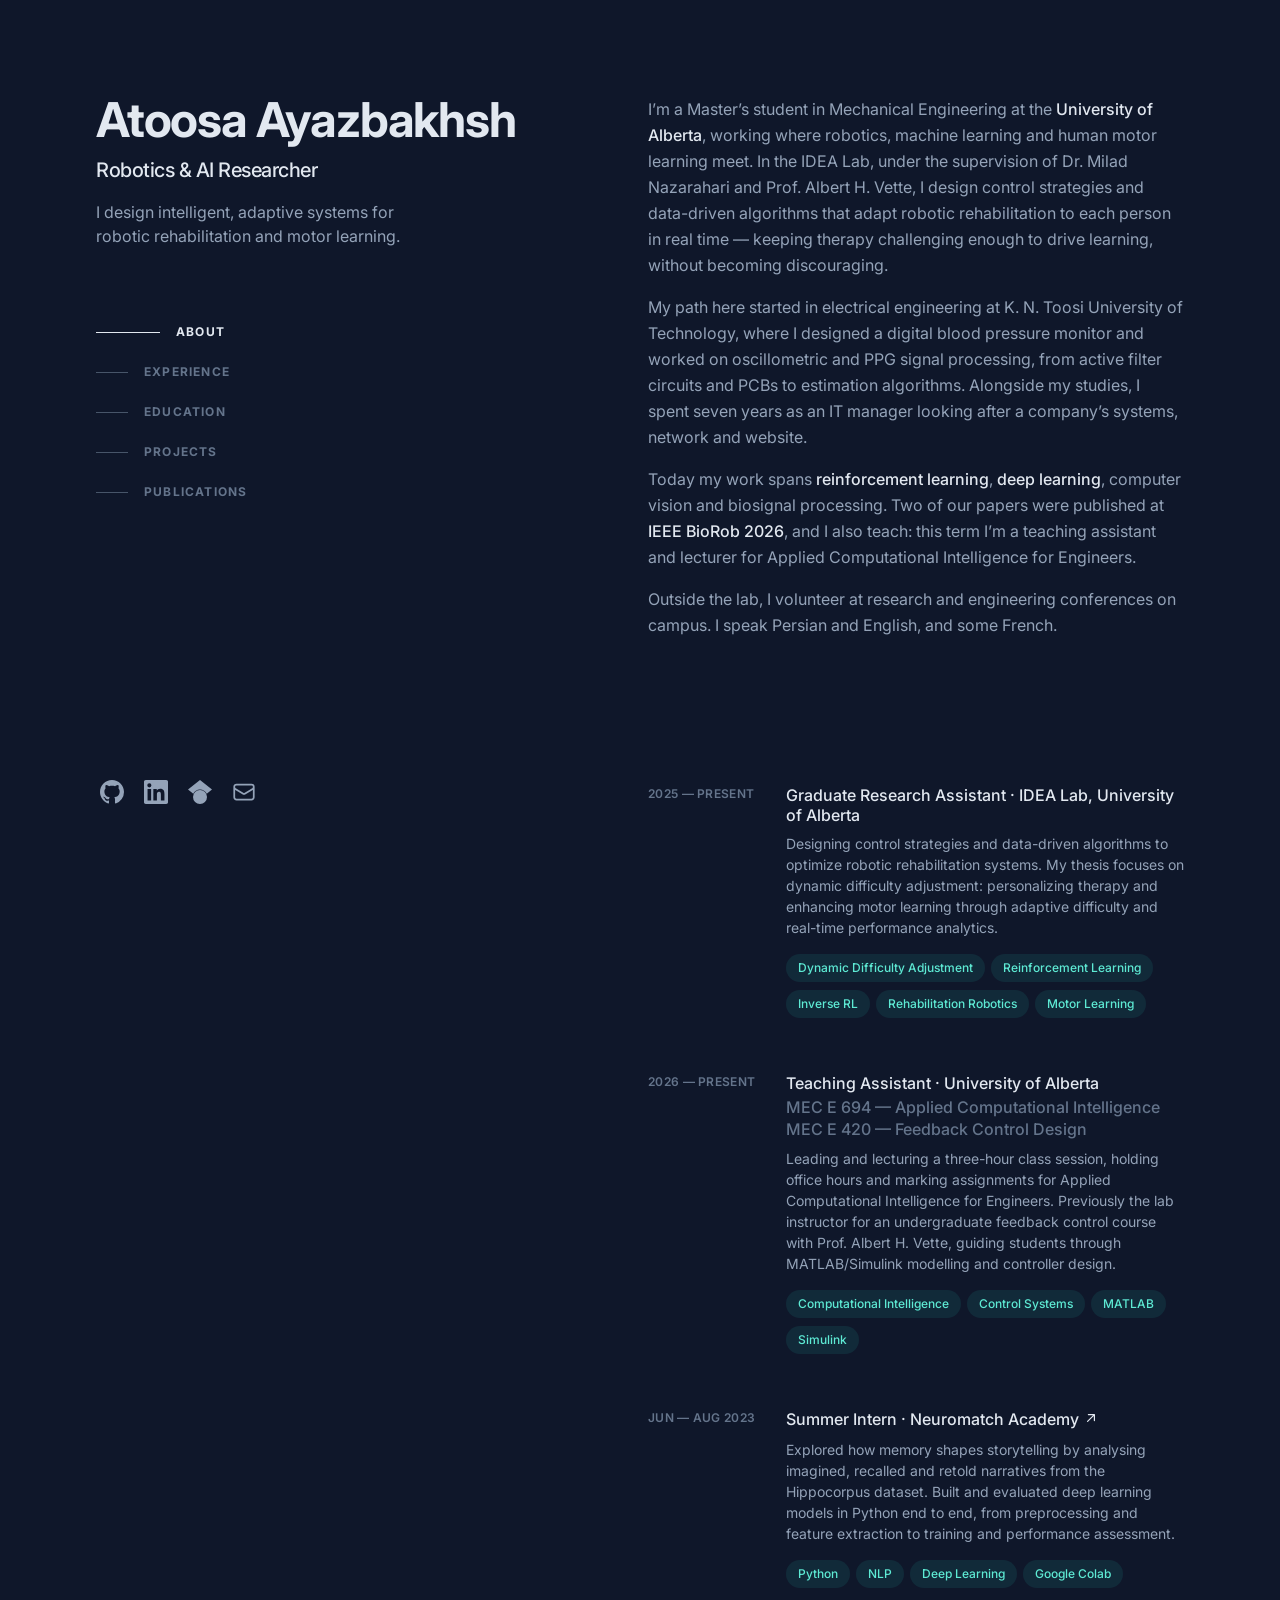
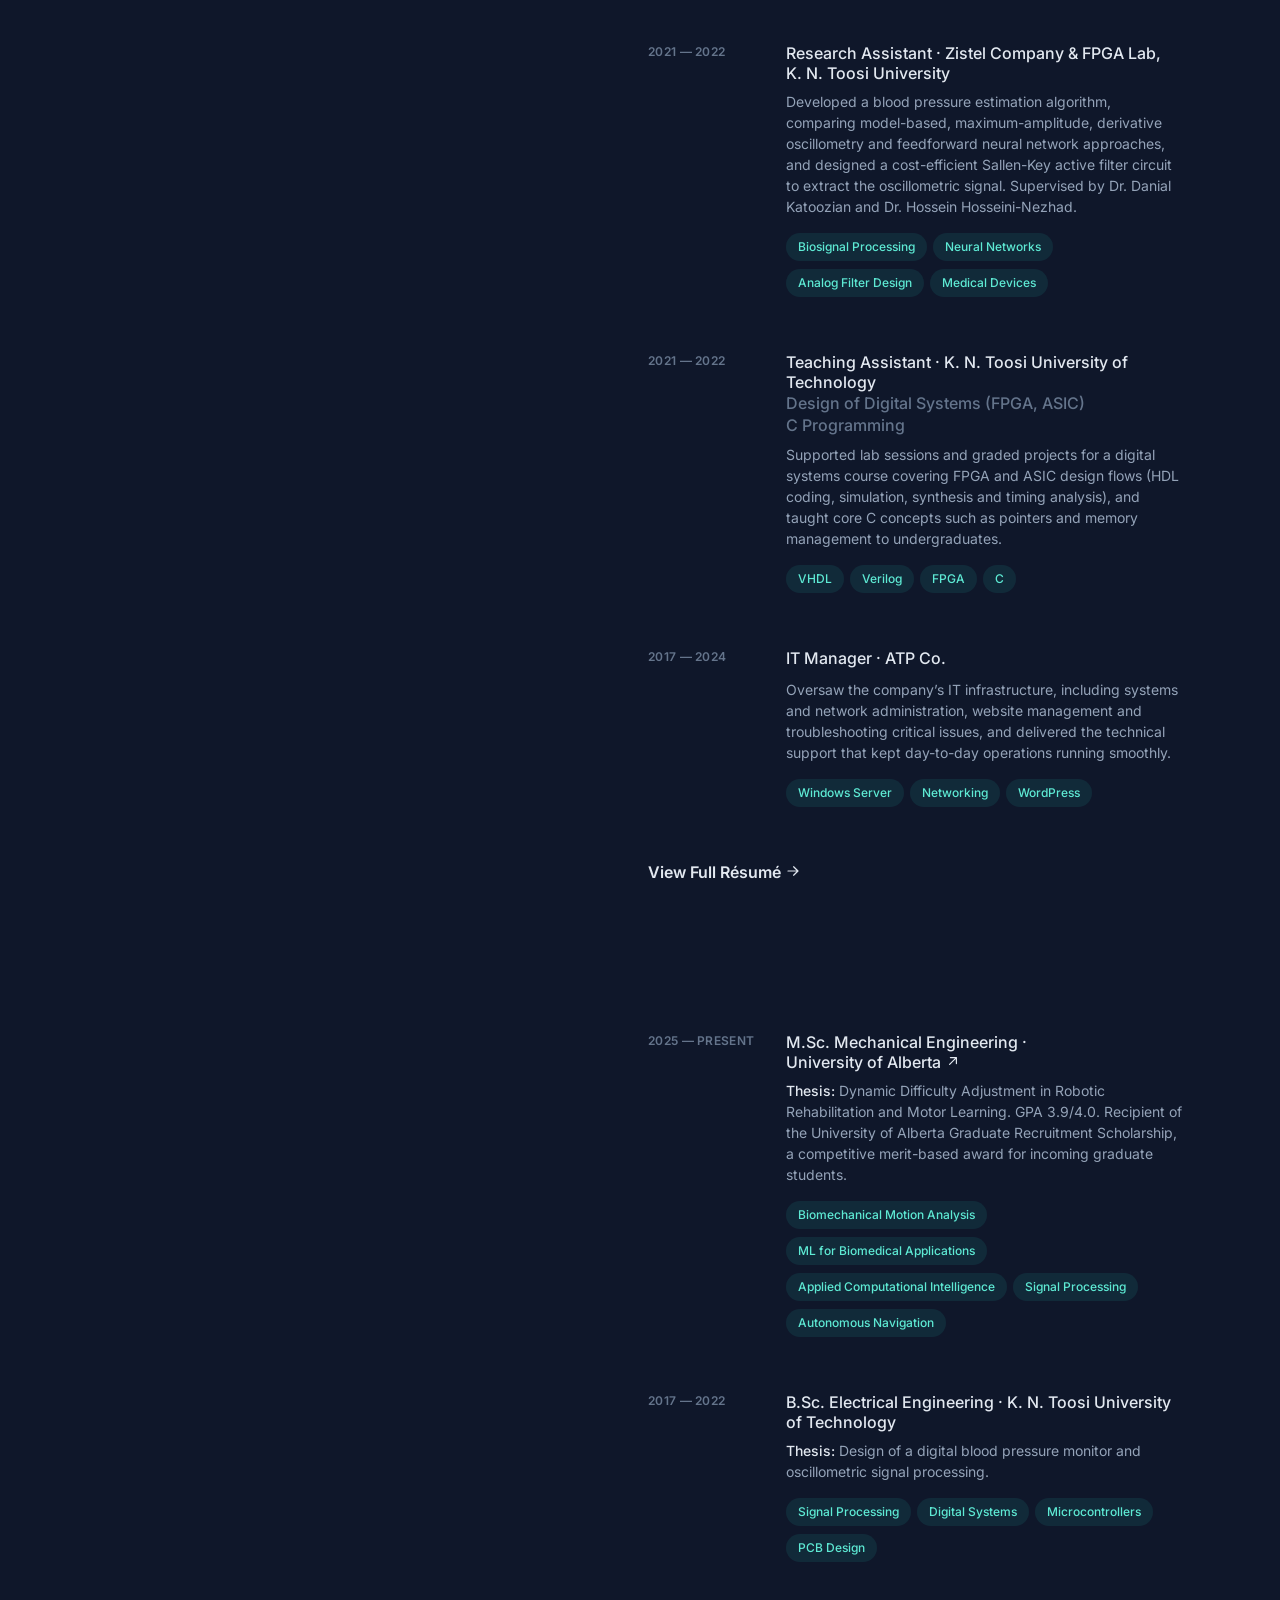
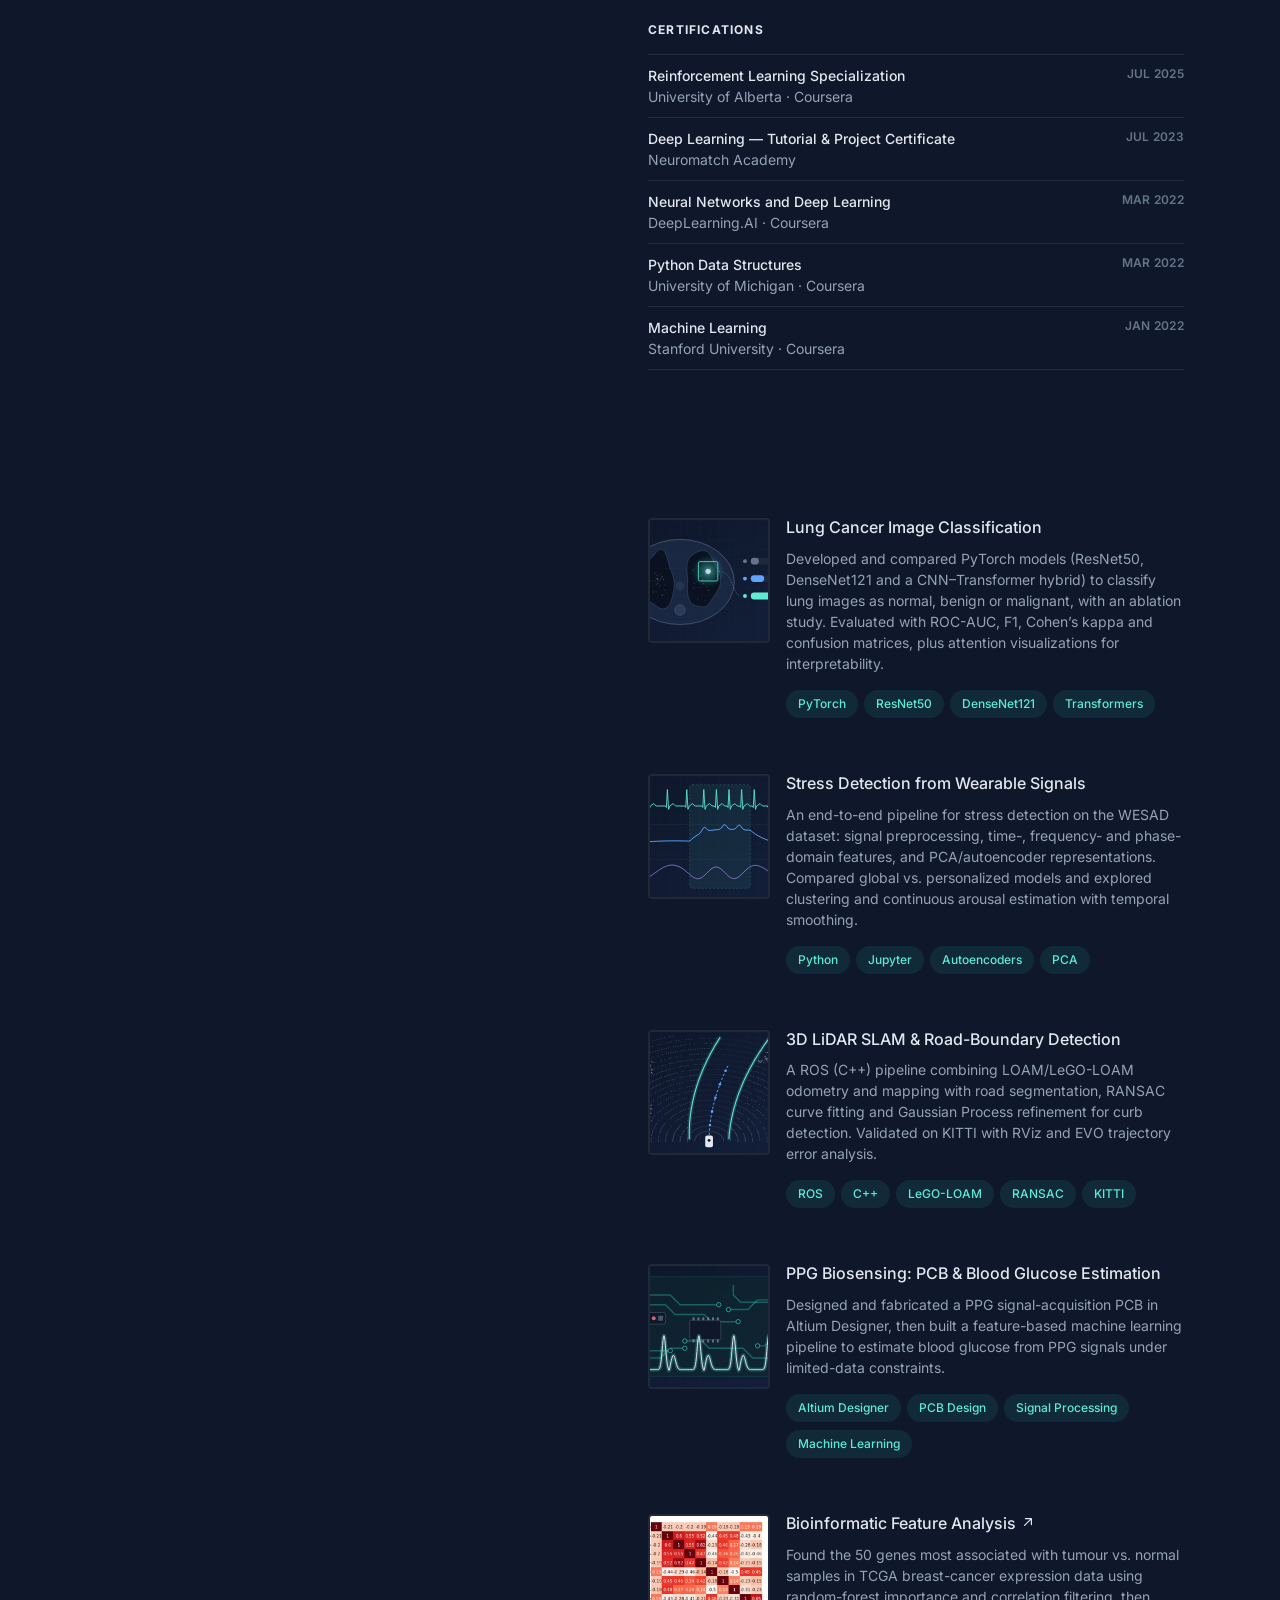
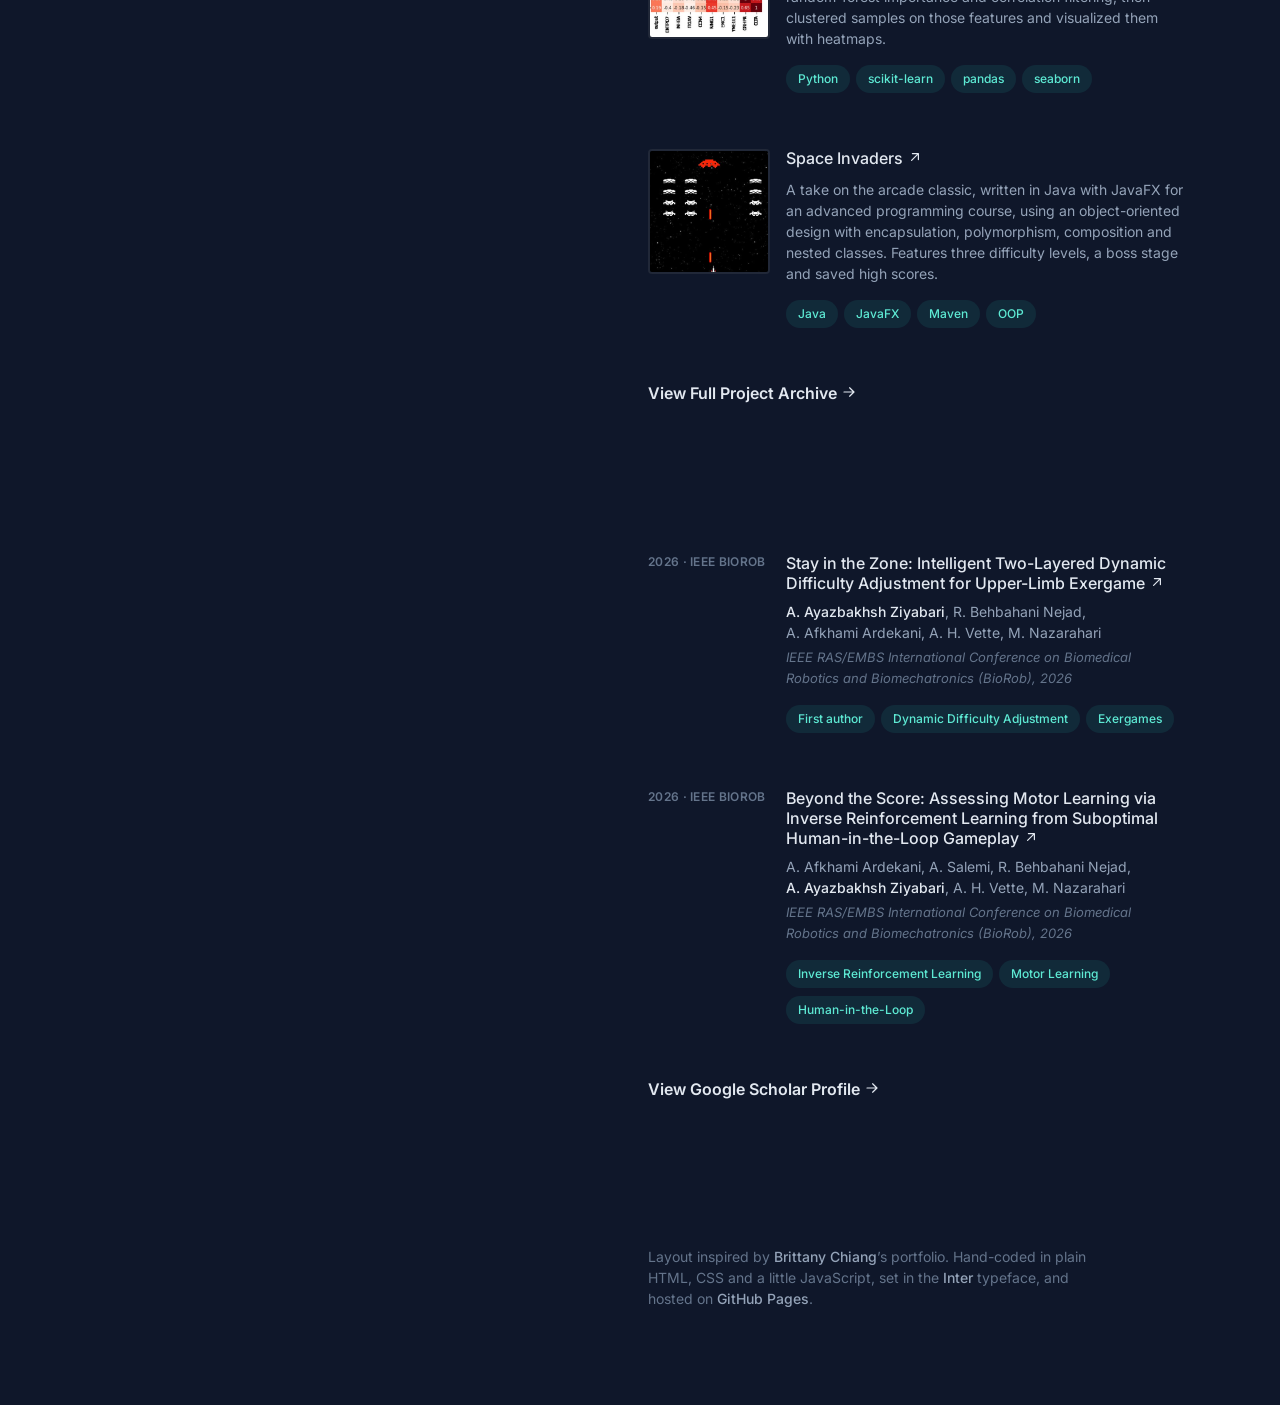
==== index.html @ a136c539 "Add personal website Portfolio site in the style of brittanychiang.com: sticky left header with sect" ====
<!doctype html>
<html lang="en">
<head>
  <meta charset="utf-8">
  <meta name="viewport" content="width=device-width, initial-scale=1">
  <title>Atoosa Ayazbakhsh Ziyabari</title>
  <meta name="description" content="Atoosa Ayazbakhsh Ziyabari is an M.Sc. researcher in Mechanical Engineering at the University of Alberta, building adaptive robotic rehabilitation systems with machine learning.">
  <meta name="author" content="Atoosa Ayazbakhsh Ziyabari">
  <meta name="theme-color" content="#0f172a">
  <link rel="canonical" href="https://atoosaz.github.io/">
  <meta property="og:type" content="website">
  <meta property="og:title" content="Atoosa Ayazbakhsh Ziyabari">
  <meta property="og:description" content="Robotics &amp; AI researcher at the University of Alberta, building adaptive robotic rehabilitation systems.">
  <meta property="og:url" content="https://atoosaz.github.io/">
  <meta property="og:image" content="https://atoosaz.github.io/assets/img/og.jpg">
  <meta name="twitter:card" content="summary_large_image">
  <link rel="icon" href="favicon.svg" type="image/svg+xml">
  <link rel="preconnect" href="https://fonts.googleapis.com">
  <link rel="preconnect" href="https://fonts.gstatic.com" crossorigin>
  <link href="https://fonts.googleapis.com/css2?family=Inter:wght@400;500;600;700&display=swap" rel="stylesheet">
  <link rel="stylesheet" href="assets/css/style.css">
</head>
<body>
  <div class="spotlight" aria-hidden="true"></div>
  <a href="#content" class="skip-link">Skip to Content</a>

  <div class="page">
    <div class="layout">

      <!-- ===================== LEFT: header ===================== -->
      <header class="header">
        <div>
          <h1 class="name"><a href="/">Atoosa Ayazbakhsh</a></h1>
          <h2 class="role">Robotics &amp; AI Researcher</h2>
          <p class="tagline">I design intelligent, adaptive systems for robotic rehabilitation and motor learning.</p>

          <nav class="nav" aria-label="In-page jump links">
            <ul>
              <li><a href="#about" class="active"><span class="nav-indicator"></span><span class="nav-text">About</span></a></li>
              <li><a href="#experience"><span class="nav-indicator"></span><span class="nav-text">Experience</span></a></li>
              <li><a href="#education"><span class="nav-indicator"></span><span class="nav-text">Education</span></a></li>
              <li><a href="#projects"><span class="nav-indicator"></span><span class="nav-text">Projects</span></a></li>
              <li><a href="#publications"><span class="nav-indicator"></span><span class="nav-text">Publications</span></a></li>
            </ul>
          </nav>
        </div>

        <ul class="socials" aria-label="Social media">
          <li>
            <a href="https://github.com/atoosaz" target="_blank" rel="noreferrer noopener" aria-label="GitHub (opens in a new tab)" title="GitHub">
              <span class="sr-only">GitHub</span>
              <svg viewBox="0 0 16 16" fill="currentColor" aria-hidden="true"><path d="M8 0C3.58 0 0 3.58 0 8c0 3.54 2.29 6.53 5.47 7.59.4.07.55-.17.55-.38 0-.19-.01-.82-.01-1.49-2.01.37-2.53-.49-2.69-.94-.09-.23-.48-.94-.82-1.13-.28-.15-.68-.52-.01-.53.63-.01 1.08.58 1.23.82.72 1.21 1.87.87 2.33.66.07-.52.28-.87.51-1.07-1.78-.2-3.64-.89-3.64-3.95 0-.87.31-1.59.82-2.15-.08-.2-.36-1.02.08-2.12 0 0 .67-.21 2.2.82.64-.18 1.32-.27 2-.27.68 0 1.36.09 2 .27 1.53-1.04 2.2-.82 2.2-.82.44 1.1.16 1.92.08 2.12.51.56.82 1.27.82 2.15 0 3.07-1.87 3.75-3.65 3.95.29.25.54.73.54 1.48 0 1.07-.01 1.93-.01 2.2 0 .21.15.46.55.38A8.013 8.013 0 0016 8c0-4.42-3.58-8-8-8z"/></svg>
            </a>
          </li>
          <li>
            <a href="https://www.linkedin.com/in/atoosa-ayazbakhsh-3a26b3195/" target="_blank" rel="noreferrer noopener" aria-label="LinkedIn (opens in a new tab)" title="LinkedIn">
              <span class="sr-only">LinkedIn</span>
              <svg viewBox="0 0 24 24" fill="currentColor" aria-hidden="true"><path d="M20.447 20.452h-3.554v-5.569c0-1.328-.027-3.037-1.852-3.037-1.853 0-2.136 1.445-2.136 2.939v5.667H9.351V9h3.414v1.561h.046c.477-.9 1.637-1.85 3.37-1.85 3.601 0 4.267 2.37 4.267 5.455v6.286zM5.337 7.433a2.062 2.062 0 1 1 0-4.125 2.062 2.062 0 0 1 0 4.125zM7.119 20.452H3.555V9h3.564v11.452zM22.225 0H1.771C.792 0 0 .774 0 1.729v20.542C0 23.227.792 24 1.771 24h20.451C23.2 24 24 23.227 24 22.271V1.729C24 .774 23.2 0 22.222 0h.003z"/></svg>
            </a>
          </li>
          <li>
            <a href="https://scholar.google.ca/citations?user=gC0g_YEAAAAJ&amp;hl=en" target="_blank" rel="noreferrer noopener" aria-label="Google Scholar (opens in a new tab)" title="Google Scholar">
              <span class="sr-only">Google Scholar</span>
              <svg viewBox="0 0 24 24" fill="currentColor" aria-hidden="true"><path d="M5.242 13.769 0 9.5 12 0l12 9.5-5.242 4.269C17.548 11.249 14.978 9.5 12 9.5c-2.977 0-5.548 1.748-6.758 4.269zM12 10a7 7 0 1 0 0 14 7 7 0 0 0 0-14z"/></svg>
            </a>
          </li>
          <li>
            <a href="mailto:ayazbakh@ualberta.ca" aria-label="Email" title="ayazbakh@ualberta.ca">
              <span class="sr-only">Email</span>
              <svg viewBox="0 0 24 24" fill="none" stroke="currentColor" stroke-width="1.75" stroke-linecap="round" stroke-linejoin="round" aria-hidden="true"><path d="M21.75 6.75v10.5a2.25 2.25 0 0 1-2.25 2.25h-15a2.25 2.25 0 0 1-2.25-2.25V6.75m19.5 0A2.25 2.25 0 0 0 19.5 4.5h-15a2.25 2.25 0 0 0-2.25 2.25m19.5 0v.243a2.25 2.25 0 0 1-1.07 1.916l-7.5 4.615a2.25 2.25 0 0 1-2.36 0L3.32 8.91a2.25 2.25 0 0 1-1.07-1.916V6.75"/></svg>
            </a>
          </li>
        </ul>
      </header>

      <!-- ===================== RIGHT: content ===================== -->
      <main id="content" class="main">

        <!-- About -->
        <section id="about" class="section about" aria-label="About me">
          <div class="section-head"><h2>About</h2></div>
          <p>
            I’m a Master’s student in Mechanical Engineering at the
            <a class="link-strong" href="https://www.ualberta.ca/" target="_blank" rel="noreferrer noopener">University of Alberta</a>,
            working where robotics, machine learning and human motor learning meet. In the IDEA Lab, under the supervision of
            Dr.&nbsp;Milad Nazarahari and Prof.&nbsp;Albert H.&nbsp;Vette, I design control strategies and data-driven algorithms that adapt
            robotic rehabilitation to each person in real time — keeping therapy challenging enough to drive learning, without
            becoming discouraging.
          </p>
          <p>
            My path here started in electrical engineering at K.&nbsp;N.&nbsp;Toosi University of Technology, where I designed a digital
            blood pressure monitor and worked on oscillometric and PPG signal processing, from active filter circuits and PCBs
            to estimation algorithms. Alongside my studies, I spent seven years as an IT manager looking after a company’s
            systems, network and website.
          </p>
          <p>
            Today my work spans <span class="hl">reinforcement learning</span>,
            <span class="hl">deep learning</span>, computer vision and biosignal processing.
            Two of our papers were published at
            <a class="link-strong" href="#publications">IEEE BioRob 2026</a>, and I also teach: this term I’m a teaching
            assistant and lecturer for Applied Computational Intelligence for Engineers.
          </p>
          <p>
            Outside the lab, I volunteer at research and engineering conferences on campus. I speak Persian and English,
            and some French.
          </p>
        </section>

        <!-- Experience -->
        <section id="experience" class="section" aria-label="Work experience">
          <div class="section-head"><h2>Experience</h2></div>
          <ol class="card-list">

            <li>
              <div class="card">
                <div class="card-bg"></div>
                <header class="card-meta" aria-label="January 2025 to Present">2025 — Present</header>
                <div class="card-body">
                  <h3 class="card-title">
                    <span class="plain">Graduate Research Assistant · IDEA Lab, University of Alberta</span>
                  </h3>
                  <p class="card-text">
                    Designing control strategies and data-driven algorithms to optimize robotic rehabilitation systems.
                    My thesis focuses on dynamic difficulty adjustment: personalizing therapy and enhancing motor learning
                    through adaptive difficulty and real-time performance analytics.
                  </p>
                  <ul class="pills" aria-label="Topics">
                    <li><div class="pill">Dynamic Difficulty Adjustment</div></li>
                    <li><div class="pill">Reinforcement Learning</div></li>
                    <li><div class="pill">Inverse RL</div></li>
                    <li><div class="pill">Rehabilitation Robotics</div></li>
                    <li><div class="pill">Motor Learning</div></li>
                  </ul>
                </div>
              </div>
            </li>

            <li>
              <div class="card">
                <div class="card-bg"></div>
                <header class="card-meta" aria-label="January 2026 to Present">2026 — Present</header>
                <div class="card-body">
                  <h3 class="card-title">
                    <span class="plain">Teaching Assistant · University of Alberta</span>
                  </h3>
                  <div class="sub-role">MEC E 694 — Applied Computational Intelligence</div>
                  <div class="sub-role">MEC E 420 — Feedback Control Design</div>
                  <p class="card-text">
                    Leading and lecturing a three-hour class session, holding office hours and marking assignments for
                    Applied Computational Intelligence for Engineers. Previously the lab instructor for an undergraduate
                    feedback control course with Prof.&nbsp;Albert H.&nbsp;Vette, guiding students through MATLAB/Simulink modelling
                    and controller design.
                  </p>
                  <ul class="pills" aria-label="Topics">
                    <li><div class="pill">Computational Intelligence</div></li>
                    <li><div class="pill">Control Systems</div></li>
                    <li><div class="pill">MATLAB</div></li>
                    <li><div class="pill">Simulink</div></li>
                  </ul>
                </div>
              </div>
            </li>

            <li>
              <div class="card">
                <div class="card-bg"></div>
                <header class="card-meta" aria-label="June to August 2023">Jun — Aug 2023</header>
                <div class="card-body">
                  <h3 class="card-title">
                    <a href="https://neuromatch.io/" target="_blank" rel="noreferrer noopener" aria-label="Summer Intern at Neuromatch Academy (opens in a new tab)">
                      <span class="hit"></span>
                      <span>Summer Intern · <span class="nowrap">Neuromatch Academy<svg class="arrow" viewBox="0 0 20 20" fill="currentColor" aria-hidden="true"><path fill-rule="evenodd" d="M5.22 14.78a.75.75 0 0 0 1.06 0l7.22-7.22v5.69a.75.75 0 0 0 1.5 0v-7.5a.75.75 0 0 0-.75-.75h-7.5a.75.75 0 0 0 0 1.5h5.69l-7.22 7.22a.75.75 0 0 0 0 1.06Z" clip-rule="evenodd"/></svg></span></span>
                    </a>
                  </h3>
                  <p class="card-text">
                    Explored how memory shapes storytelling by analysing imagined, recalled and retold narratives from the
                    Hippocorpus dataset. Built and evaluated deep learning models in Python end to end, from preprocessing
                    and feature extraction to training and performance assessment.
                  </p>
                  <ul class="pills" aria-label="Technologies used">
                    <li><div class="pill">Python</div></li>
                    <li><div class="pill">NLP</div></li>
                    <li><div class="pill">Deep Learning</div></li>
                    <li><div class="pill">Google Colab</div></li>
                  </ul>
                </div>
              </div>
            </li>

            <li>
              <div class="card">
                <div class="card-bg"></div>
                <header class="card-meta" aria-label="February 2021 to May 2022">2021 — 2022</header>
                <div class="card-body">
                  <h3 class="card-title">
                    <span class="plain">Research Assistant · Zistel Company &amp; FPGA Lab, K.&nbsp;N.&nbsp;Toosi University</span>
                  </h3>
                  <p class="card-text">
                    Developed a blood pressure estimation algorithm, comparing model-based, maximum-amplitude, derivative
                    oscillometry and feedforward neural network approaches, and designed a cost-efficient Sallen-Key active
                    filter circuit to extract the oscillometric signal. Supervised by Dr. Danial Katoozian and
                    Dr. Hossein Hosseini-Nezhad.
                  </p>
                  <ul class="pills" aria-label="Topics">
                    <li><div class="pill">Biosignal Processing</div></li>
                    <li><div class="pill">Neural Networks</div></li>
                    <li><div class="pill">Analog Filter Design</div></li>
                    <li><div class="pill">Medical Devices</div></li>
                  </ul>
                </div>
              </div>
            </li>

            <li>
              <div class="card">
                <div class="card-bg"></div>
                <header class="card-meta" aria-label="October 2021 to May 2022">2021 — 2022</header>
                <div class="card-body">
                  <h3 class="card-title">
                    <span class="plain">Teaching Assistant · K.&nbsp;N.&nbsp;Toosi University of Technology</span>
                  </h3>
                  <div class="sub-role">Design of Digital Systems (FPGA, ASIC)</div>
                  <div class="sub-role">C Programming</div>
                  <p class="card-text">
                    Supported lab sessions and graded projects for a digital systems course covering FPGA and ASIC design
                    flows (HDL coding, simulation, synthesis and timing analysis), and taught core C concepts such as
                    pointers and memory management to undergraduates.
                  </p>
                  <ul class="pills" aria-label="Technologies used">
                    <li><div class="pill">VHDL</div></li>
                    <li><div class="pill">Verilog</div></li>
                    <li><div class="pill">FPGA</div></li>
                    <li><div class="pill">C</div></li>
                  </ul>
                </div>
              </div>
            </li>

            <li>
              <div class="card">
                <div class="card-bg"></div>
                <header class="card-meta" aria-label="September 2017 to November 2024">2017 — 2024</header>
                <div class="card-body">
                  <h3 class="card-title">
                    <span class="plain">IT Manager · ATP Co.</span>
                  </h3>
                  <p class="card-text">
                    Oversaw the company’s IT infrastructure, including systems and network administration, website
                    management and troubleshooting critical issues, and delivered the technical support that kept
                    day-to-day operations running smoothly.
                  </p>
                  <ul class="pills" aria-label="Technologies used">
                    <li><div class="pill">Windows Server</div></li>
                    <li><div class="pill">Networking</div></li>
                    <li><div class="pill">WordPress</div></li>
                  </ul>
                </div>
              </div>
            </li>
          </ol>

          <div class="more-wrap">
            <a class="more" href="assets/Atoosa_Ayazbakhsh_Ziyabari_Resume.pdf" target="_blank" rel="noreferrer noopener" aria-label="View Full Résumé (opens in a new tab)">
              <span><span class="u">View Full </span><span class="nowrap"><span class="u">Résumé</span><svg class="arrow" viewBox="0 0 20 20" fill="currentColor" aria-hidden="true"><path fill-rule="evenodd" d="M3 10a.75.75 0 0 1 .75-.75h10.638L10.23 5.29a.75.75 0 1 1 1.04-1.08l5.5 5.25a.75.75 0 0 1 0 1.08l-5.5 5.25a.75.75 0 1 1-1.04-1.08l4.158-3.96H3.75A.75.75 0 0 1 3 10Z" clip-rule="evenodd"/></svg></span></span>
            </a>
          </div>
        </section>

        <!-- Education -->
        <section id="education" class="section" aria-label="Education">
          <div class="section-head"><h2>Education</h2></div>
          <ol class="card-list">
            <li>
              <div class="card">
                <div class="card-bg"></div>
                <header class="card-meta" aria-label="2025 to Present">2025 — Present</header>
                <div class="card-body">
                  <h3 class="card-title">
                    <a href="https://www.ualberta.ca/" target="_blank" rel="noreferrer noopener" aria-label="M.Sc. Mechanical Engineering at the University of Alberta (opens in a new tab)">
                      <span class="hit"></span>
                      <span>M.Sc. Mechanical Engineering · <span class="nowrap">University of Alberta<svg class="arrow" viewBox="0 0 20 20" fill="currentColor" aria-hidden="true"><path fill-rule="evenodd" d="M5.22 14.78a.75.75 0 0 0 1.06 0l7.22-7.22v5.69a.75.75 0 0 0 1.5 0v-7.5a.75.75 0 0 0-.75-.75h-7.5a.75.75 0 0 0 0 1.5h5.69l-7.22 7.22a.75.75 0 0 0 0 1.06Z" clip-rule="evenodd"/></svg></span></span>
                    </a>
                  </h3>
                  <p class="card-text">
                    <strong>Thesis:</strong> Dynamic Difficulty Adjustment in Robotic Rehabilitation and Motor Learning.
                    GPA 3.9/4.0. Recipient of the University of Alberta Graduate Recruitment Scholarship, a competitive
                    merit-based award for incoming graduate students.
                  </p>
                  <ul class="pills" aria-label="Selected coursework">
                    <li><div class="pill">Biomechanical Motion Analysis</div></li>
                    <li><div class="pill">ML for Biomedical Applications</div></li>
                    <li><div class="pill">Applied Computational Intelligence</div></li>
                    <li><div class="pill">Signal Processing</div></li>
                    <li><div class="pill">Autonomous Navigation</div></li>
                  </ul>
                </div>
              </div>
            </li>
            <li>
              <div class="card">
                <div class="card-bg"></div>
                <header class="card-meta" aria-label="2017 to 2022">2017 — 2022</header>
                <div class="card-body">
                  <h3 class="card-title">
                    <span class="plain">B.Sc. Electrical Engineering · K.&nbsp;N.&nbsp;Toosi University of Technology</span>
                  </h3>
                  <p class="card-text">
                    <strong>Thesis:</strong> Design of a digital blood pressure monitor and oscillometric signal processing.
                  </p>
                  <ul class="pills" aria-label="Topics">
                    <li><div class="pill">Signal Processing</div></li>
                    <li><div class="pill">Digital Systems</div></li>
                    <li><div class="pill">Microcontrollers</div></li>
                    <li><div class="pill">PCB Design</div></li>
                  </ul>
                </div>
              </div>
            </li>
          </ol>

          <h3 class="sub-heading">Certifications</h3>
          <ul class="certs">
            <li><span class="c-name">Reinforcement Learning Specialization<span class="c-org">University of Alberta · Coursera</span></span><span class="c-date">Jul 2025</span></li>
            <li><span class="c-name">Deep Learning — Tutorial &amp; Project Certificate<span class="c-org">Neuromatch Academy</span></span><span class="c-date">Jul 2023</span></li>
            <li><span class="c-name">Neural Networks and Deep Learning<span class="c-org">DeepLearning.AI · Coursera</span></span><span class="c-date">Mar 2022</span></li>
            <li><span class="c-name">Python Data Structures<span class="c-org">University of Michigan · Coursera</span></span><span class="c-date">Mar 2022</span></li>
            <li><span class="c-name">Machine Learning<span class="c-org">Stanford University · Coursera</span></span><span class="c-date">Jan 2022</span></li>
          </ul>
        </section>

        <!-- Projects -->
        <section id="projects" class="section" aria-label="Selected projects">
          <div class="section-head"><h2>Projects</h2></div>
          <ul class="card-list">

            <li>
              <div class="card has-thumb">
                <div class="card-bg"></div>
                <div class="card-body">
                  <h3 class="card-title"><span class="plain">Lung Cancer Image Classification</span></h3>
                  <p class="card-text">
                    Developed and compared PyTorch models (ResNet50, DenseNet121 and a CNN–Transformer hybrid) to classify
                    lung images as normal, benign or malignant, with an ablation study. Evaluated with ROC-AUC, F1, Cohen’s
                    kappa and confusion matrices, plus attention visualizations for interpretability.
                  </p>
                  <ul class="pills" aria-label="Technologies used">
                    <li><div class="pill">PyTorch</div></li>
                    <li><div class="pill">ResNet50</div></li>
                    <li><div class="pill">DenseNet121</div></li>
                    <li><div class="pill">Transformers</div></li>
                  </ul>
                </div>
                <img class="thumb" src="assets/img/projects/lung.svg" alt="" loading="lazy" width="200" height="125">
              </div>
            </li>

            <li>
              <div class="card has-thumb">
                <div class="card-bg"></div>
                <div class="card-body">
                  <h3 class="card-title"><span class="plain">Stress Detection from Wearable Signals</span></h3>
                  <p class="card-text">
                    An end-to-end pipeline for stress detection on the WESAD dataset: signal preprocessing, time-, frequency-
                    and phase-domain features, and PCA/autoencoder representations. Compared global vs. personalized models
                    and explored clustering and continuous arousal estimation with temporal smoothing.
                  </p>
                  <ul class="pills" aria-label="Technologies used">
                    <li><div class="pill">Python</div></li>
                    <li><div class="pill">Jupyter</div></li>
                    <li><div class="pill">Autoencoders</div></li>
                    <li><div class="pill">PCA</div></li>
                  </ul>
                </div>
                <img class="thumb" src="assets/img/projects/wesad.svg" alt="" loading="lazy" width="200" height="125">
              </div>
            </li>

            <li>
              <div class="card has-thumb">
                <div class="card-bg"></div>
                <div class="card-body">
                  <h3 class="card-title"><span class="plain">3D LiDAR SLAM &amp; Road-Boundary Detection</span></h3>
                  <p class="card-text">
                    A ROS (C++) pipeline combining LOAM/LeGO-LOAM odometry and mapping with road segmentation, RANSAC curve
                    fitting and Gaussian Process refinement for curb detection. Validated on KITTI with RViz and EVO
                    trajectory error analysis.
                  </p>
                  <ul class="pills" aria-label="Technologies used">
                    <li><div class="pill">ROS</div></li>
                    <li><div class="pill">C++</div></li>
                    <li><div class="pill">LeGO-LOAM</div></li>
                    <li><div class="pill">RANSAC</div></li>
                    <li><div class="pill">KITTI</div></li>
                  </ul>
                </div>
                <img class="thumb" src="assets/img/projects/lidar.svg" alt="" loading="lazy" width="200" height="125">
              </div>
            </li>

            <li>
              <div class="card has-thumb">
                <div class="card-bg"></div>
                <div class="card-body">
                  <h3 class="card-title"><span class="plain">PPG Biosensing: PCB &amp; Blood Glucose Estimation</span></h3>
                  <p class="card-text">
                    Designed and fabricated a PPG signal-acquisition PCB in Altium Designer, then built a feature-based
                    machine learning pipeline to estimate blood glucose from PPG signals under limited-data constraints.
                  </p>
                  <ul class="pills" aria-label="Technologies used">
                    <li><div class="pill">Altium Designer</div></li>
                    <li><div class="pill">PCB Design</div></li>
                    <li><div class="pill">Signal Processing</div></li>
                    <li><div class="pill">Machine Learning</div></li>
                  </ul>
                </div>
                <img class="thumb" src="assets/img/projects/ppg.svg" alt="" loading="lazy" width="200" height="125">
              </div>
            </li>

            <li>
              <div class="card has-thumb">
                <div class="card-bg"></div>
                <div class="card-body">
                  <h3 class="card-title">
                    <a href="https://github.com/atoosaz/Bioinformatic_ML_FeatureAnalysis" target="_blank" rel="noreferrer noopener" aria-label="Bioinformatic Feature Analysis on GitHub (opens in a new tab)">
                      <span class="hit"></span>
                      <span>Bioinformatic Feature <span class="nowrap">Analysis<svg class="arrow" viewBox="0 0 20 20" fill="currentColor" aria-hidden="true"><path fill-rule="evenodd" d="M5.22 14.78a.75.75 0 0 0 1.06 0l7.22-7.22v5.69a.75.75 0 0 0 1.5 0v-7.5a.75.75 0 0 0-.75-.75h-7.5a.75.75 0 0 0 0 1.5h5.69l-7.22 7.22a.75.75 0 0 0 0 1.06Z" clip-rule="evenodd"/></svg></span></span>
                    </a>
                  </h3>
                  <p class="card-text">
                    Found the 50 genes most associated with tumour vs. normal samples in TCGA breast-cancer expression data
                    using random-forest importance and correlation filtering, then clustered samples on those features and
                    visualized them with heatmaps.
                  </p>
                  <ul class="pills" aria-label="Technologies used">
                    <li><div class="pill">Python</div></li>
                    <li><div class="pill">scikit-learn</div></li>
                    <li><div class="pill">pandas</div></li>
                    <li><div class="pill">seaborn</div></li>
                  </ul>
                </div>
                <img class="thumb" src="assets/img/projects/bioinformatics.jpg" alt="" loading="lazy" width="200" height="125">
              </div>
            </li>

            <li>
              <div class="card has-thumb">
                <div class="card-bg"></div>
                <div class="card-body">
                  <h3 class="card-title">
                    <a href="https://github.com/atoosaz/space_invaders" target="_blank" rel="noreferrer noopener" aria-label="Space Invaders on GitHub (opens in a new tab)">
                      <span class="hit"></span>
                      <span>Space <span class="nowrap">Invaders<svg class="arrow" viewBox="0 0 20 20" fill="currentColor" aria-hidden="true"><path fill-rule="evenodd" d="M5.22 14.78a.75.75 0 0 0 1.06 0l7.22-7.22v5.69a.75.75 0 0 0 1.5 0v-7.5a.75.75 0 0 0-.75-.75h-7.5a.75.75 0 0 0 0 1.5h5.69l-7.22 7.22a.75.75 0 0 0 0 1.06Z" clip-rule="evenodd"/></svg></span></span>
                    </a>
                  </h3>
                  <p class="card-text">
                    A take on the arcade classic, written in Java with JavaFX for an advanced programming course, using an
                    object-oriented design with encapsulation, polymorphism, composition and nested classes. Features
                    three difficulty levels, a boss stage and saved high scores.
                  </p>
                  <ul class="pills" aria-label="Technologies used">
                    <li><div class="pill">Java</div></li>
                    <li><div class="pill">JavaFX</div></li>
                    <li><div class="pill">Maven</div></li>
                    <li><div class="pill">OOP</div></li>
                  </ul>
                </div>
                <img class="thumb" src="assets/img/projects/space-invaders.jpg" alt="" loading="lazy" width="200" height="125">
              </div>
            </li>
          </ul>

          <div class="more-wrap">
            <a class="more" href="archive.html" aria-label="View Full Project Archive">
              <span><span class="u">View Full Project </span><span class="nowrap"><span class="u">Archive</span><svg class="arrow" viewBox="0 0 20 20" fill="currentColor" aria-hidden="true"><path fill-rule="evenodd" d="M3 10a.75.75 0 0 1 .75-.75h10.638L10.23 5.29a.75.75 0 1 1 1.04-1.08l5.5 5.25a.75.75 0 0 1 0 1.08l-5.5 5.25a.75.75 0 1 1-1.04-1.08l4.158-3.96H3.75A.75.75 0 0 1 3 10Z" clip-rule="evenodd"/></svg></span></span>
            </a>
          </div>
        </section>

        <!-- Publications -->
        <section id="publications" class="section" aria-label="Publications">
          <div class="section-head"><h2>Publications</h2></div>
          <ol class="card-list">
            <li>
              <div class="card">
                <div class="card-bg"></div>
                <header class="card-meta">2026 · IEEE BioRob</header>
                <div class="card-body">
                  <h3 class="card-title">
                    <a href="https://doi.org/10.1109/BioRob66782.2026.11681391" target="_blank" rel="noreferrer noopener" aria-label="Stay in the Zone paper (opens in a new tab)">
                      <span class="hit"></span>
                      <span>Stay in the Zone: Intelligent Two-Layered Dynamic Difficulty Adjustment for Upper-Limb <span class="nowrap">Exergame<svg class="arrow" viewBox="0 0 20 20" fill="currentColor" aria-hidden="true"><path fill-rule="evenodd" d="M5.22 14.78a.75.75 0 0 0 1.06 0l7.22-7.22v5.69a.75.75 0 0 0 1.5 0v-7.5a.75.75 0 0 0-.75-.75h-7.5a.75.75 0 0 0 0 1.5h5.69l-7.22 7.22a.75.75 0 0 0 0 1.06Z" clip-rule="evenodd"/></svg></span></span>
                    </a>
                  </h3>
                  <p class="authors"><span class="me">A.&nbsp;Ayazbakhsh&nbsp;Ziyabari</span>, R.&nbsp;Behbahani&nbsp;Nejad, A.&nbsp;Afkhami&nbsp;Ardekani, A.&nbsp;H.&nbsp;Vette, M.&nbsp;Nazarahari</p>
                  <p class="venue">IEEE RAS/EMBS International Conference on Biomedical Robotics and Biomechatronics (BioRob), 2026</p>
                  <ul class="pills" aria-label="Topics">
                    <li><div class="pill">First author</div></li>
                    <li><div class="pill">Dynamic Difficulty Adjustment</div></li>
                    <li><div class="pill">Exergames</div></li>
                  </ul>
                </div>
              </div>
            </li>
            <li>
              <div class="card">
                <div class="card-bg"></div>
                <header class="card-meta">2026 · IEEE BioRob</header>
                <div class="card-body">
                  <h3 class="card-title">
                    <a href="https://doi.org/10.1109/BioRob66782.2026.11681014" target="_blank" rel="noreferrer noopener" aria-label="Beyond the Score paper (opens in a new tab)">
                      <span class="hit"></span>
                      <span>Beyond the Score: Assessing Motor Learning via Inverse Reinforcement Learning from Suboptimal Human-in-the-Loop <span class="nowrap">Gameplay<svg class="arrow" viewBox="0 0 20 20" fill="currentColor" aria-hidden="true"><path fill-rule="evenodd" d="M5.22 14.78a.75.75 0 0 0 1.06 0l7.22-7.22v5.69a.75.75 0 0 0 1.5 0v-7.5a.75.75 0 0 0-.75-.75h-7.5a.75.75 0 0 0 0 1.5h5.69l-7.22 7.22a.75.75 0 0 0 0 1.06Z" clip-rule="evenodd"/></svg></span></span>
                    </a>
                  </h3>
                  <p class="authors">A.&nbsp;Afkhami&nbsp;Ardekani, A.&nbsp;Salemi, R.&nbsp;Behbahani&nbsp;Nejad, <span class="me">A.&nbsp;Ayazbakhsh&nbsp;Ziyabari</span>, A.&nbsp;H.&nbsp;Vette, M.&nbsp;Nazarahari</p>
                  <p class="venue">IEEE RAS/EMBS International Conference on Biomedical Robotics and Biomechatronics (BioRob), 2026</p>
                  <ul class="pills" aria-label="Topics">
                    <li><div class="pill">Inverse Reinforcement Learning</div></li>
                    <li><div class="pill">Motor Learning</div></li>
                    <li><div class="pill">Human-in-the-Loop</div></li>
                  </ul>
                </div>
              </div>
            </li>
          </ol>

          <div class="more-wrap">
            <a class="more" href="https://scholar.google.ca/citations?user=gC0g_YEAAAAJ&amp;hl=en" target="_blank" rel="noreferrer noopener" aria-label="View Google Scholar profile (opens in a new tab)">
              <span><span class="u">View Google Scholar </span><span class="nowrap"><span class="u">Profile</span><svg class="arrow" viewBox="0 0 20 20" fill="currentColor" aria-hidden="true"><path fill-rule="evenodd" d="M3 10a.75.75 0 0 1 .75-.75h10.638L10.23 5.29a.75.75 0 1 1 1.04-1.08l5.5 5.25a.75.75 0 0 1 0 1.08l-5.5 5.25a.75.75 0 1 1-1.04-1.08l4.158-3.96H3.75A.75.75 0 0 1 3 10Z" clip-rule="evenodd"/></svg></span></span>
            </a>
          </div>
        </section>

        <footer class="footer">
          <p>
            Layout inspired by
            <a href="https://brittanychiang.com/" target="_blank" rel="noreferrer noopener">Brittany Chiang</a>’s portfolio.
            Hand-coded in plain HTML, CSS and a little JavaScript, set in the
            <a href="https://rsms.me/inter/" target="_blank" rel="noreferrer noopener">Inter</a> typeface, and hosted on
            <a href="https://pages.github.com/" target="_blank" rel="noreferrer noopener">GitHub Pages</a>.
          </p>
        </footer>
      </main>
    </div>
  </div>

  <script src="assets/js/main.js"></script>
</body>
</html>
---- assets/css/style.css ----
/* ==========================================================================
   Atoosa Ayazbakhsh — personal site
   Layout and palette modelled on brittanychiang.com (v4)
   ========================================================================== */

:root {
  --bg: #0f172a;            /* slate-900 */
  --bg-card: rgba(30, 41, 59, 0.5); /* slate-800 / 50 */
  --line: #475569;          /* slate-600 */
  --muted: #64748b;         /* slate-500 */
  --text: #94a3b8;          /* slate-400 */
  --bright: #e2e8f0;        /* slate-200 */
  --accent: #5eead4;        /* teal-300 */
  --accent-bg: rgba(45, 212, 191, 0.1); /* teal-400 / 10 */
  --accent-ink: #134e4a;    /* teal-900 */
  --border-soft: rgba(226, 232, 240, 0.1);
  --border-hover: rgba(226, 232, 240, 0.3);
  --font: "Inter", ui-sans-serif, system-ui, -apple-system, "Segoe UI", Roboto, "Helvetica Neue", Arial, sans-serif;
}

*, *::before, *::after { box-sizing: border-box; }

html { scroll-behavior: smooth; -webkit-text-size-adjust: 100%; }
@media (prefers-reduced-motion: reduce) { html { scroll-behavior: auto; } }

body {
  margin: 0;
  background: var(--bg);
  color: var(--text);
  font-family: var(--font);
  font-size: 1rem;
  line-height: 1.625;
  -webkit-font-smoothing: antialiased;
  -moz-osx-font-smoothing: grayscale;
  overflow-x: hidden;
}

::selection { background: var(--accent); color: var(--accent-ink); }

h1, h2, h3, p, ul, ol { margin: 0; }
ul, ol { list-style: none; padding: 0; }
a { color: inherit; text-decoration: none; }
img, svg { display: block; }
button { font: inherit; }

.sr-only {
  position: absolute; width: 1px; height: 1px; padding: 0; margin: -1px;
  overflow: hidden; clip: rect(0, 0, 0, 0); white-space: nowrap; border: 0;
}

:focus-visible { outline: 2px solid var(--accent); outline-offset: 3px; border-radius: 2px; }

/* ---------- Skip link ---------- */
.skip-link {
  position: absolute; left: 0; top: 0; z-index: 60;
  transform: translateX(-100%);
  padding: 0.75rem 1rem; border-radius: 0.25rem;
  background: linear-gradient(to bottom right, #2dd4bf, #3b82f6, #9333ea);
  color: #fff; font-size: 0.875rem; font-weight: 700;
  text-transform: uppercase; letter-spacing: 0.1em;
}
.skip-link:focus-visible { transform: translateX(0); }

/* ---------- Cursor spotlight ---------- */
.spotlight {
  pointer-events: none; position: fixed; inset: 0; z-index: 30;
  transition: background 0.3s;
}

/* ---------- Page shell ---------- */
.page {
  margin: 0 auto; min-height: 100vh; max-width: 1280px;
  padding: 3rem 1.5rem;
}
@media (min-width: 768px) { .page { padding: 5rem 3rem; } }
@media (min-width: 1024px) {
  .page { padding: 0 6rem; }
  .layout { display: flex; justify-content: space-between; gap: 1rem; }
}

/* ---------- Header (left column) ---------- */
@media (min-width: 1024px) {
  .header {
    position: sticky; top: 0;
    display: flex; flex-direction: column; justify-content: space-between;
    width: 50%; max-height: 100vh; padding: 6rem 0;
  }
}

.name {
  font-size: 2.25rem; line-height: 2.5rem; font-weight: 700;
  letter-spacing: -0.025em; color: var(--bright);
}
@media (min-width: 640px) { .name { font-size: 3rem; line-height: 1; } }

.role {
  margin-top: 0.75rem; font-size: 1.125rem; line-height: 1.75rem;
  font-weight: 500; letter-spacing: -0.025em; color: var(--bright);
}
@media (min-width: 640px) { .role { font-size: 1.25rem; } }

.tagline { margin-top: 1rem; max-width: 20rem; line-height: 1.5; }

.nav { display: none; }
@media (min-width: 1024px) { .nav { display: block; } }
.nav ul { margin-top: 4rem; width: max-content; }
.nav a { display: flex; align-items: center; padding: 0.75rem 0; }
.nav-indicator {
  margin-right: 1rem; height: 1px; width: 2rem; background: var(--line);
  transition: all 0.15s cubic-bezier(0.4, 0, 0.2, 1);
}
.nav-text {
  font-size: 0.75rem; line-height: 1rem; font-weight: 700;
  text-transform: uppercase; letter-spacing: 0.1em; color: var(--muted);
  transition: color 0.15s;
}
.nav a:hover .nav-indicator, .nav a:focus-visible .nav-indicator,
.nav a.active .nav-indicator { width: 4rem; background: var(--bright); }
.nav a:hover .nav-text, .nav a:focus-visible .nav-text,
.nav a.active .nav-text { color: var(--bright); }

.socials { display: flex; align-items: center; margin: 2rem 0 0 0.25rem; }
.socials li { margin-right: 1.25rem; flex-shrink: 0; font-size: 0.75rem; }
.socials a { display: block; color: var(--text); transition: color 0.15s; }
.socials a:hover, .socials a:focus-visible { color: var(--bright); }
.socials svg { width: 1.5rem; height: 1.5rem; }

/* ---------- Main (right column) ---------- */
.main { padding-top: 6rem; }
@media (min-width: 1024px) { .main { width: 50%; padding: 6rem 0; } }

.section { margin-bottom: 4rem; scroll-margin-top: 4rem; }
@media (min-width: 768px) { .section { margin-bottom: 6rem; } }
@media (min-width: 1024px) { .section { margin-bottom: 9rem; scroll-margin-top: 6rem; } }

/* Sticky section titles — visible on small screens only */
.section-head {
  position: sticky; top: 0; z-index: 20;
  margin: 0 -1.5rem 1rem; width: 100vw; padding: 1.25rem 1.5rem;
  background: rgba(15, 23, 42, 0.75);
  -webkit-backdrop-filter: blur(8px); backdrop-filter: blur(8px);
}
@media (min-width: 768px) { .section-head { margin: 0 -3rem 1rem; padding: 1.25rem 3rem; } }
.section-head h2 {
  font-size: 0.875rem; line-height: 1.25rem; font-weight: 700;
  text-transform: uppercase; letter-spacing: 0.1em; color: var(--bright);
}
@media (min-width: 1024px) {
  .section-head {
    position: absolute; width: 1px; height: 1px; padding: 0; margin: -1px;
    overflow: hidden; clip: rect(0, 0, 0, 0); white-space: nowrap; border: 0;
  }
}

/* About */
.about p { margin-bottom: 1rem; }
.link-strong {
  font-weight: 500; color: var(--bright); transition: color 0.15s;
}
.link-strong:hover, .link-strong:focus-visible { color: var(--accent); }
.hl { font-weight: 500; color: var(--bright); }

/* ---------- Cards (experience / projects / publications) ---------- */
.card-list > li { margin-bottom: 3rem; }

.card {
  position: relative; display: grid; padding-bottom: 0.25rem;
  transition: opacity 0.15s cubic-bezier(0.4, 0, 0.2, 1);
}
@media (min-width: 640px) {
  .card { grid-template-columns: repeat(8, minmax(0, 1fr)); gap: 2rem; }
}
@media (min-width: 768px) { .card { gap: 1rem; } }

.card-bg {
  position: absolute; inset: -1rem -1rem; z-index: 0; display: none;
  border-radius: 0.375rem;
  transition: all 0.15s cubic-bezier(0.4, 0, 0.2, 1);
}
@media (min-width: 1024px) {
  .card-bg { display: block; inset: -1rem -1.5rem; }
  .card-list:hover .card { opacity: 0.5; }
  .card-list .card:hover { opacity: 1; }
  .card:hover .card-bg {
    background: var(--bg-card);
    box-shadow: inset 0 1px 0 0 rgba(148, 163, 184, 0.1);
    filter: drop-shadow(0 10px 8px rgba(0, 0, 0, 0.04)) drop-shadow(0 4px 3px rgba(0, 0, 0, 0.1));
  }
}

.card-meta {
  position: relative; z-index: 10;
  margin: 0.25rem 0 0.5rem;
  font-size: 0.75rem; line-height: 1rem; font-weight: 600;
  text-transform: uppercase; letter-spacing: 0.025em; color: var(--muted);
}
@media (min-width: 640px) { .card-meta { grid-column: span 2 / span 2; } }

.card-body { position: relative; z-index: 10; }
@media (min-width: 640px) { .card-body { grid-column: span 6 / span 6; } }

.card-title { font-weight: 500; line-height: 1.375; color: var(--bright); }
.card-title a, .card-title .plain {
  display: inline-flex; align-items: baseline;
  font-weight: 500; line-height: 1.25; color: var(--bright); font-size: 1rem;
  transition: color 0.15s;
}
.card-title a:hover, .card-title a:focus-visible { color: var(--accent); }
.card-title a .hit {
  position: absolute; inset: -0.625rem -1rem; display: none; border-radius: 0.25rem;
}
@media (min-width: 768px) { .card-title a .hit { inset: -1rem -1.5rem; } }
@media (min-width: 1024px) { .card-title a .hit { display: block; } }

.nowrap { display: inline-block; }
.arrow {
  display: inline-block; width: 1rem; height: 1rem; flex-shrink: 0;
  margin-left: 0.25rem; transform: translateY(1px);
  transition: transform 0.15s cubic-bezier(0.4, 0, 0.2, 1);
}
.card-title a:hover .arrow, .card-title a:focus-visible .arrow {
  transform: translate(0.25rem, -0.25rem);
}

.sub-role { color: var(--muted); font-weight: 500; line-height: 1.375; }

.card-text { margin-top: 0.5rem; font-size: 0.875rem; line-height: 1.5; }
.card-text strong { color: var(--bright); font-weight: 500; }

.pills { display: flex; flex-wrap: wrap; margin-top: 0.5rem; }
.pills li { margin: 0.5rem 0.375rem 0 0; }
.pill {
  display: flex; align-items: center; border-radius: 9999px;
  background: var(--accent-bg); color: var(--accent);
  padding: 0.25rem 0.75rem; font-size: 0.75rem; line-height: 1.25rem; font-weight: 500;
}

.card-links { display: flex; flex-wrap: wrap; gap: 0.25rem 1rem; margin-top: 0.5rem; position: relative; z-index: 20; }
.card-links a {
  display: inline-flex; align-items: center; gap: 0.25rem;
  font-size: 0.875rem; font-weight: 500; color: var(--bright); transition: color 0.15s;
}
.card-links a:hover, .card-links a:focus-visible { color: var(--accent); }
.card-links svg { width: 0.875rem; height: 0.875rem; }

/* Project cards: thumbnail on the left at ≥640px */
.thumb {
  position: relative; z-index: 10; margin-top: 0.5rem;
  max-width: 200px; aspect-ratio: 16 / 10; object-fit: cover; width: 100%;
  border-radius: 0.25rem; border: 2px solid var(--border-soft);
  background: #0b1222;
  transition: border-color 0.15s;
}
.card:hover .thumb { border-color: var(--border-hover); }
@media (min-width: 640px) {
  .card.has-thumb .thumb { order: 1; grid-column: span 2 / span 2; transform: translateY(0.25rem); margin-top: 0; }
  .card.has-thumb .card-body { order: 2; }
}

.authors { margin-top: 0.5rem; font-size: 0.875rem; line-height: 1.5; }
.authors .me { color: var(--bright); font-weight: 500; }
.venue { margin-top: 0.25rem; font-size: 0.8125rem; font-style: italic; color: var(--muted); }

/* "View full …" link */
.more {
  display: inline-flex; align-items: baseline;
  font-weight: 600; line-height: 1.25; color: var(--bright);
}
.more-wrap { margin-top: 3rem; }
.more .u { border-bottom: 1px solid transparent; padding-bottom: 1px; transition: border-color 0.15s; }
.more:hover .u, .more:focus-visible .u { border-color: var(--accent); }
.more .arrow { margin-left: 0.25rem; transform: translateY(1px); }
.more:hover .arrow, .more:focus-visible .arrow { transform: translate(0.5rem, 1px); }

/* Certifications list */
.sub-heading {
  margin: 3.5rem 0 1rem; font-size: 0.75rem; line-height: 1rem; font-weight: 700;
  text-transform: uppercase; letter-spacing: 0.1em; color: var(--bright);
}
.certs li {
  display: grid; gap: 0.125rem 1rem; padding: 0.625rem 0;
  border-top: 1px solid rgba(71, 85, 105, 0.35); font-size: 0.875rem; line-height: 1.5;
}
.certs li:last-child { border-bottom: 1px solid rgba(71, 85, 105, 0.35); }
@media (min-width: 640px) { .certs li { grid-template-columns: 1fr auto; } }
.certs .c-name { color: var(--bright); font-weight: 500; }
.certs .c-org { display: block; color: var(--text); font-weight: 400; }
.certs .c-date { font-size: 0.75rem; font-weight: 600; letter-spacing: 0.025em; text-transform: uppercase; color: var(--muted); }

/* Footer */
.footer { max-width: 28rem; padding-bottom: 4rem; font-size: 0.875rem; line-height: 1.5; color: var(--muted); }
@media (min-width: 640px) { .footer { padding-bottom: 0; } }
.footer a { font-weight: 500; color: var(--text); transition: color 0.15s; }
.footer a:hover, .footer a:focus-visible { color: var(--accent); }

/* ==========================================================================
   Archive page
   ========================================================================== */
.archive { padding: 3rem 0; }
@media (min-width: 1024px) { .archive { padding: 6rem 0; } }
.back {
  display: inline-flex; align-items: baseline; font-weight: 600; line-height: 1.25;
  color: var(--accent);
}
.back .arrow { margin: 0 0.25rem 0 0; transform: translateY(1px) rotate(180deg); }
.back:hover .arrow, .back:focus-visible .arrow { transform: translate(-0.5rem, 1px) rotate(180deg); }
.archive h1 {
  margin-top: 0.5rem;
  font-size: 2.25rem; line-height: 2.5rem; font-weight: 700; letter-spacing: -0.025em; color: var(--bright);
}
@media (min-width: 640px) { .archive h1 { font-size: 3rem; line-height: 1; } }

.archive-table { margin-top: 3rem; width: 100%; border-collapse: collapse; text-align: left; }
.archive-table thead {
  position: sticky; top: 0; z-index: 10;
  border-bottom: 1px solid rgba(71, 85, 105, 0.5);
  background: rgba(15, 23, 42, 0.75);
  -webkit-backdrop-filter: blur(8px); backdrop-filter: blur(8px);
}
.archive-table th {
  padding: 1rem 2rem 1rem 0; font-size: 0.875rem; font-weight: 600; color: var(--bright);
}
.archive-table tbody tr { border-bottom: 1px solid rgba(71, 85, 105, 0.3); }
.archive-table tbody tr:last-child { border-bottom: 0; }
.archive-table td { padding: 1rem 1rem 1rem 0; vertical-align: top; }
.archive-table .y { padding-right: 1rem; padding-top: 1.0625rem; font-size: 0.875rem; }
.archive-table .t { font-weight: 600; line-height: 1.375; color: var(--bright); }
.archive-table .t a { display: inline-flex; align-items: baseline; transition: color 0.15s; }
.archive-table .t a:hover, .archive-table .t a:focus-visible { color: var(--accent); }
.archive-table .t a:hover .arrow, .archive-table .t a:focus-visible .arrow { transform: translate(0.25rem, -0.25rem); }
.archive-table .m { padding-top: 1.0625rem; font-size: 0.875rem; }
.archive-table .b .pills { margin-top: -0.5rem; }
.archive-table .l { padding-top: 1.0625rem; font-size: 0.875rem; }
.archive-table .l a { display: inline-flex; align-items: baseline; color: var(--text); transition: color 0.15s; }
.archive-table .l a:hover, .archive-table .l a:focus-visible { color: var(--accent); }
.archive-table .l a:hover .arrow, .archive-table .l a:focus-visible .arrow { transform: translate(0.25rem, -0.25rem); }
.archive-table .l .arrow { width: 0.75rem; height: 0.75rem; }
.show-sm, .show-lg { display: none; }
@media (min-width: 640px) { .show-sm { display: table-cell; } }
@media (min-width: 1024px) { .show-lg { display: table-cell; } }
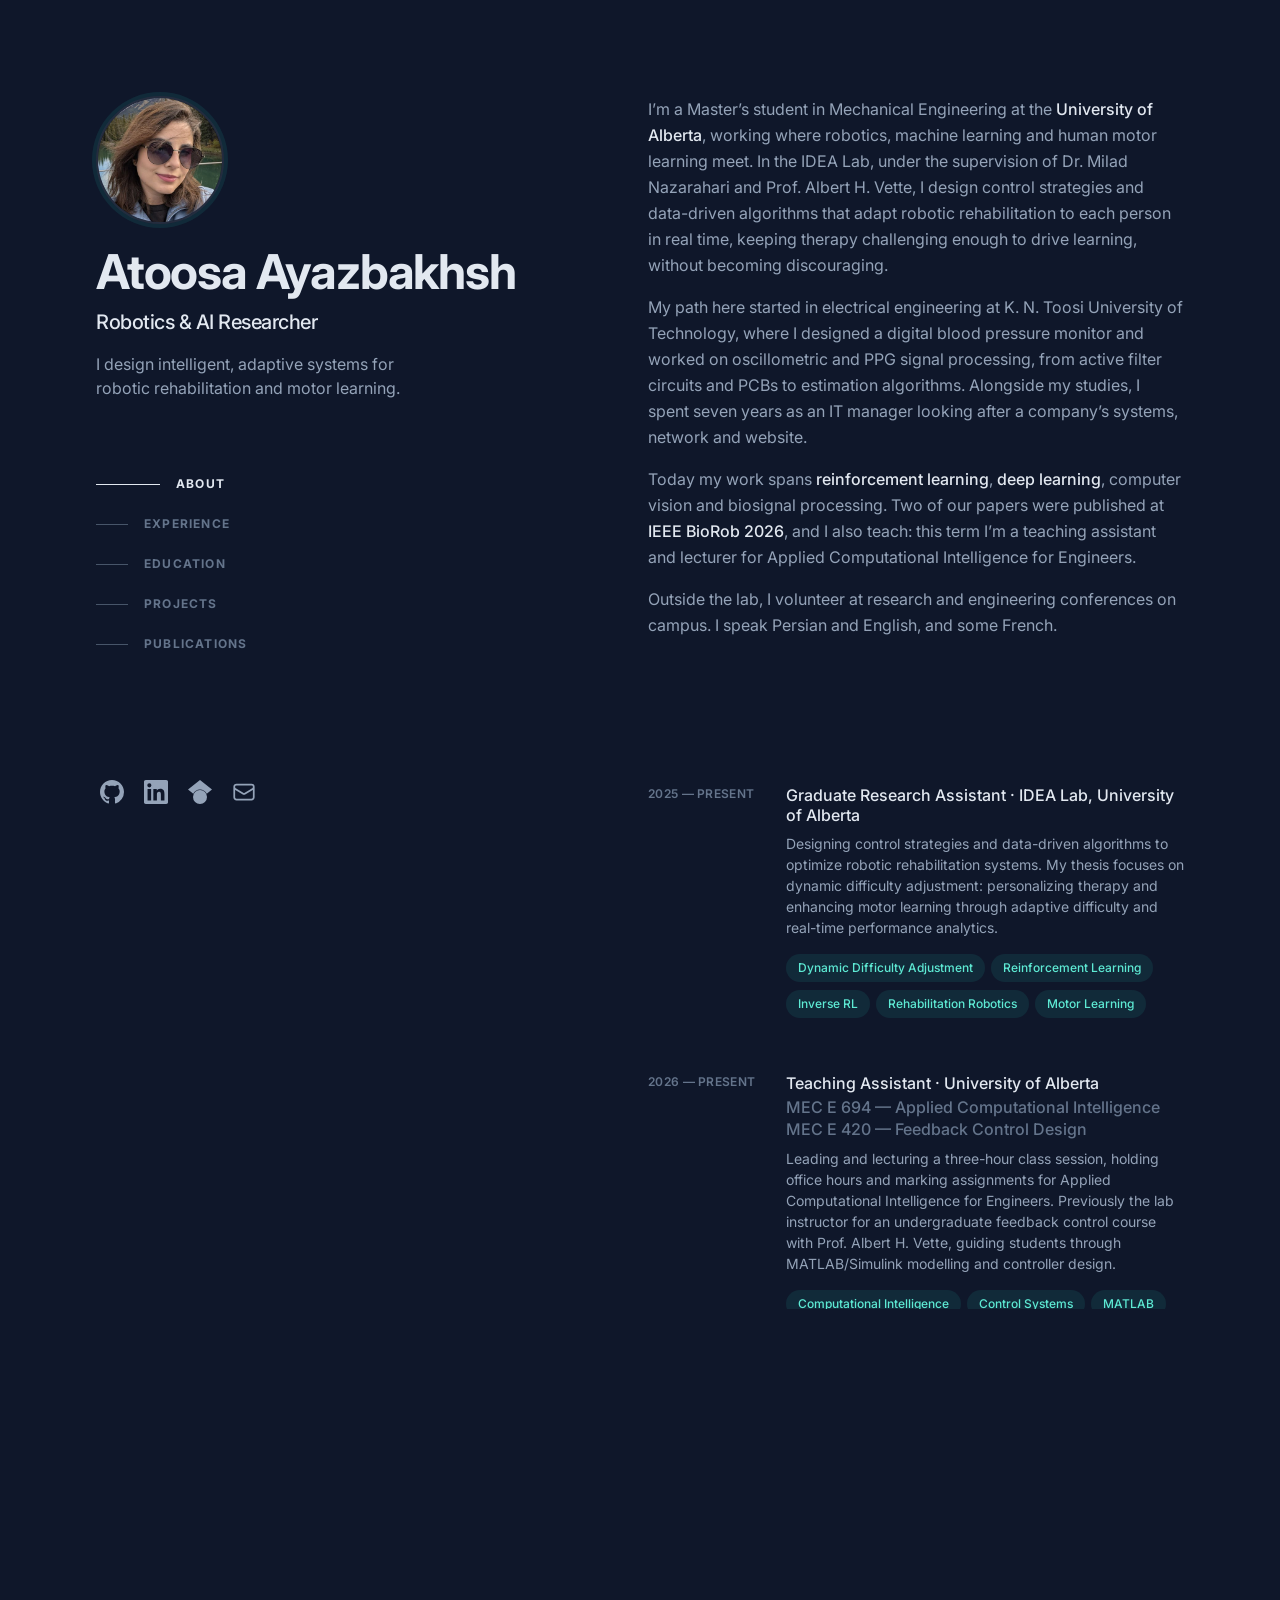
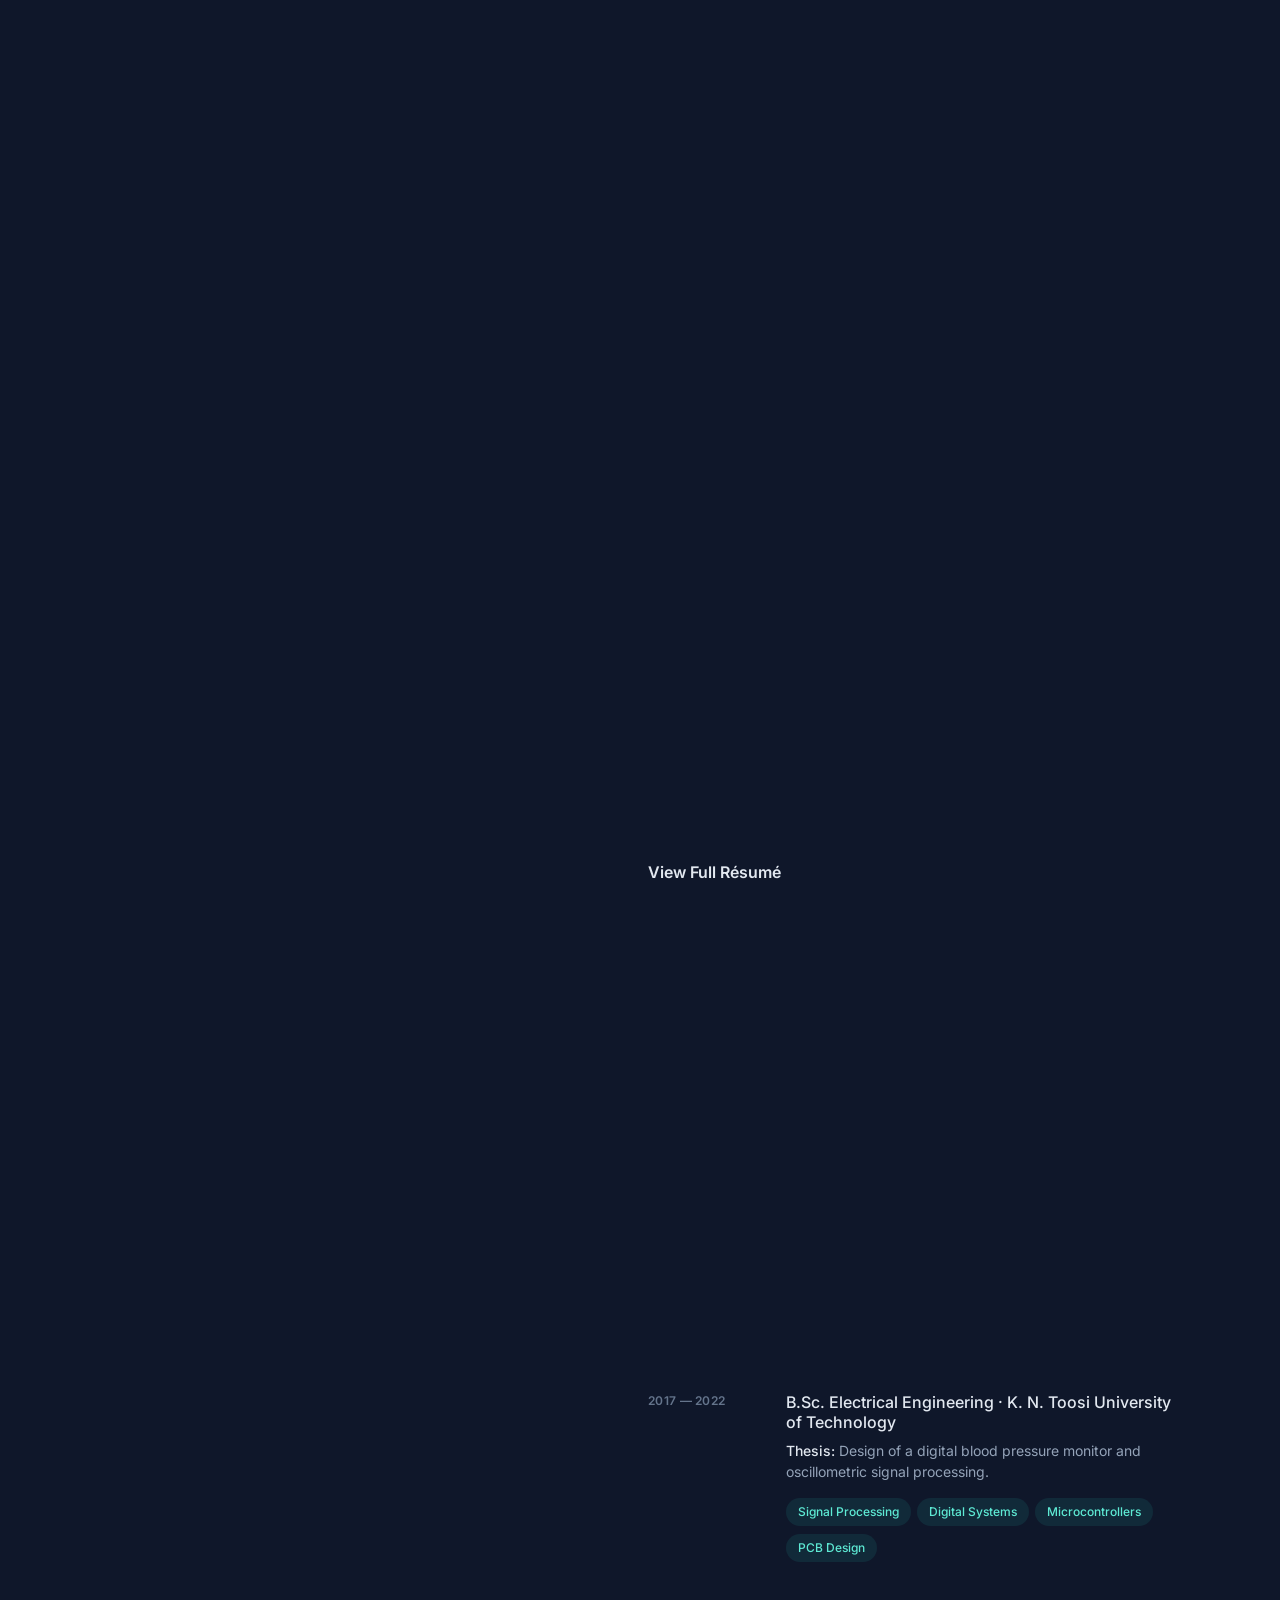
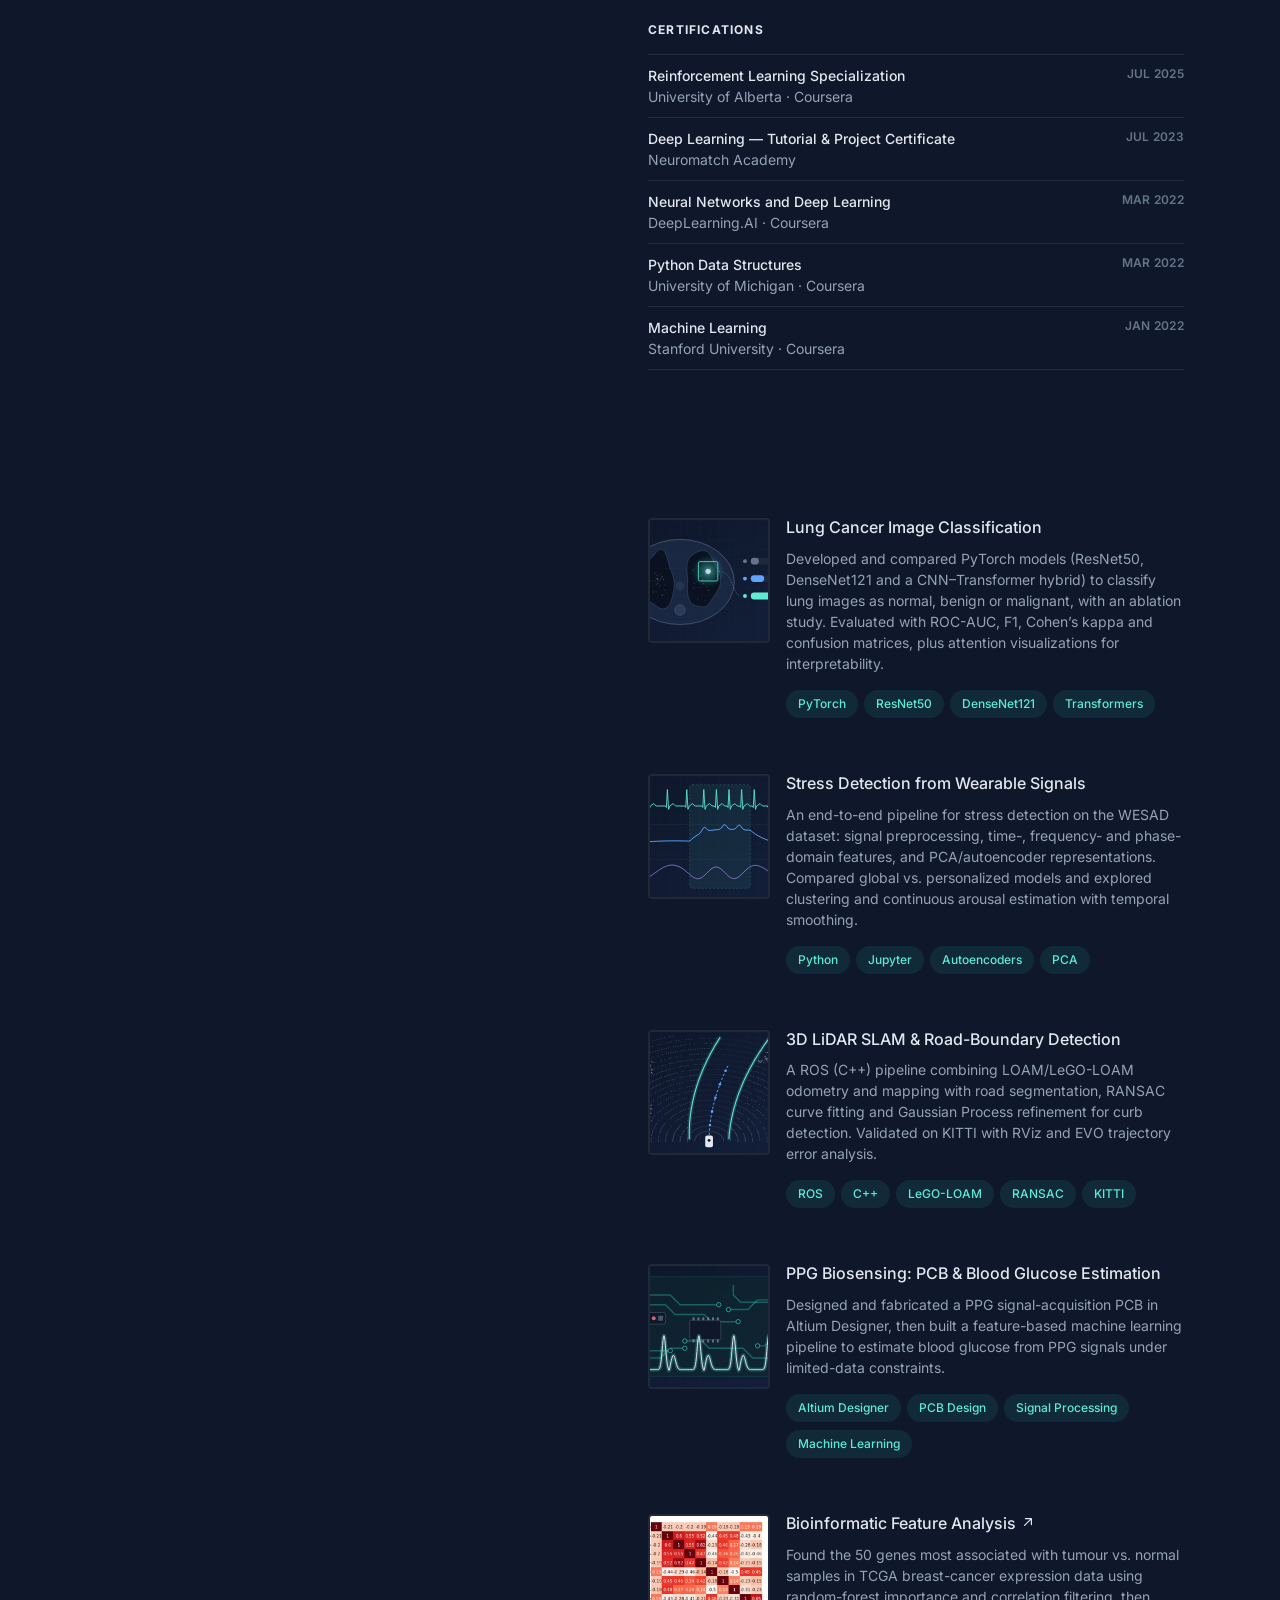
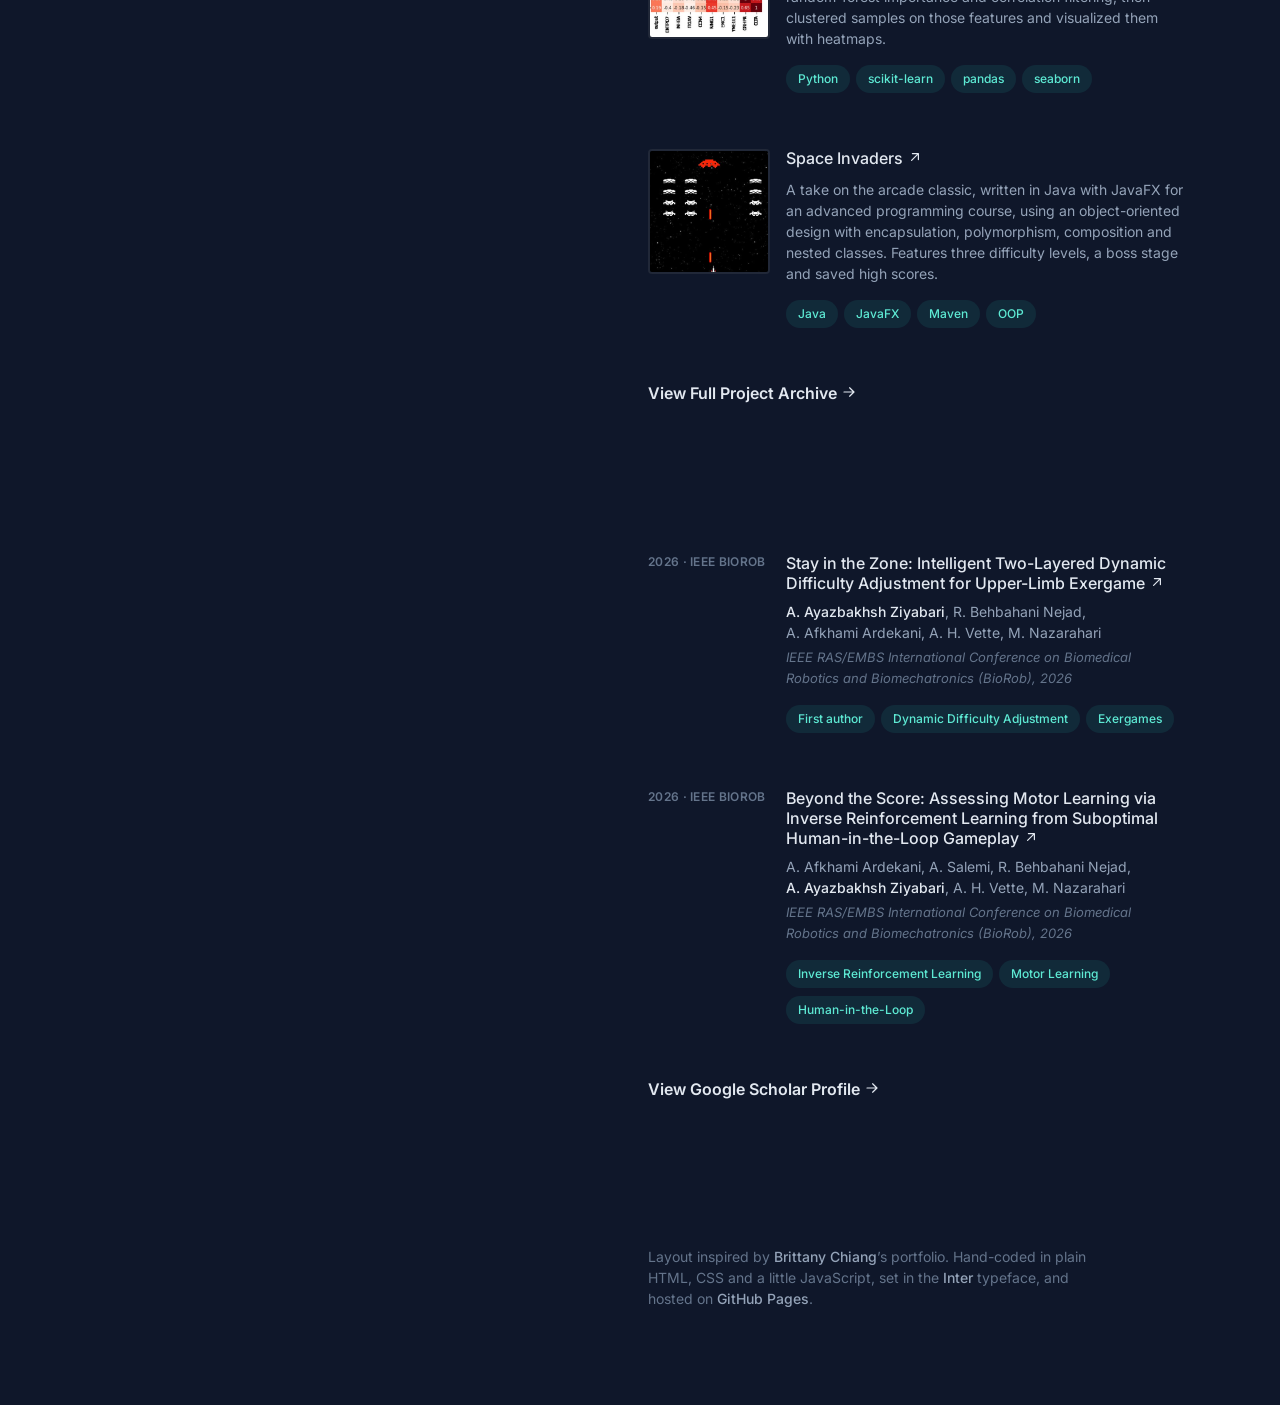
==== commit e0f8d4c3: "adding image" ====
--- a/index.html
+++ b/index.html
@@ -30,6 +30,7 @@
       <!-- ===================== LEFT: header ===================== -->
       <header class="header">
         <div>
+          <img class="avatar" src="assets/img/profile.jpg" alt="Photo of Atoosa Ayazbakhsh" width="400" height="400">
           <h1 class="name"><a href="/">Atoosa Ayazbakhsh</a></h1>
           <h2 class="role">Robotics &amp; AI Researcher</h2>
           <p class="tagline">I design intelligent, adaptive systems for robotic rehabilitation and motor learning.</p>
@@ -84,7 +85,7 @@
             <a class="link-strong" href="https://www.ualberta.ca/" target="_blank" rel="noreferrer noopener">University of Alberta</a>,
             working where robotics, machine learning and human motor learning meet. In the IDEA Lab, under the supervision of
             Dr.&nbsp;Milad Nazarahari and Prof.&nbsp;Albert H.&nbsp;Vette, I design control strategies and data-driven algorithms that adapt
-            robotic rehabilitation to each person in real time — keeping therapy challenging enough to drive learning, without
+            robotic rehabilitation to each person in real time, keeping therapy challenging enough to drive learning, without
             becoming discouraging.
           </p>
           <p>
--- a/assets/css/style.css
+++ b/assets/css/style.css
@@ -86,6 +86,14 @@
     width: 50%; max-height: 100vh; padding: 6rem 0;
   }
 }
+
+.avatar {
+  display: block; width: 7rem; height: 7rem; margin-bottom: 1.5rem;
+  border-radius: 9999px; object-fit: cover;
+  border: 2px solid var(--border-soft);
+  box-shadow: 0 0 0 4px var(--accent-bg);
+}
+@media (min-width: 640px) { .avatar { width: 8rem; height: 8rem; } }
 
 .name {
   font-size: 2.25rem; line-height: 2.5rem; font-weight: 700;
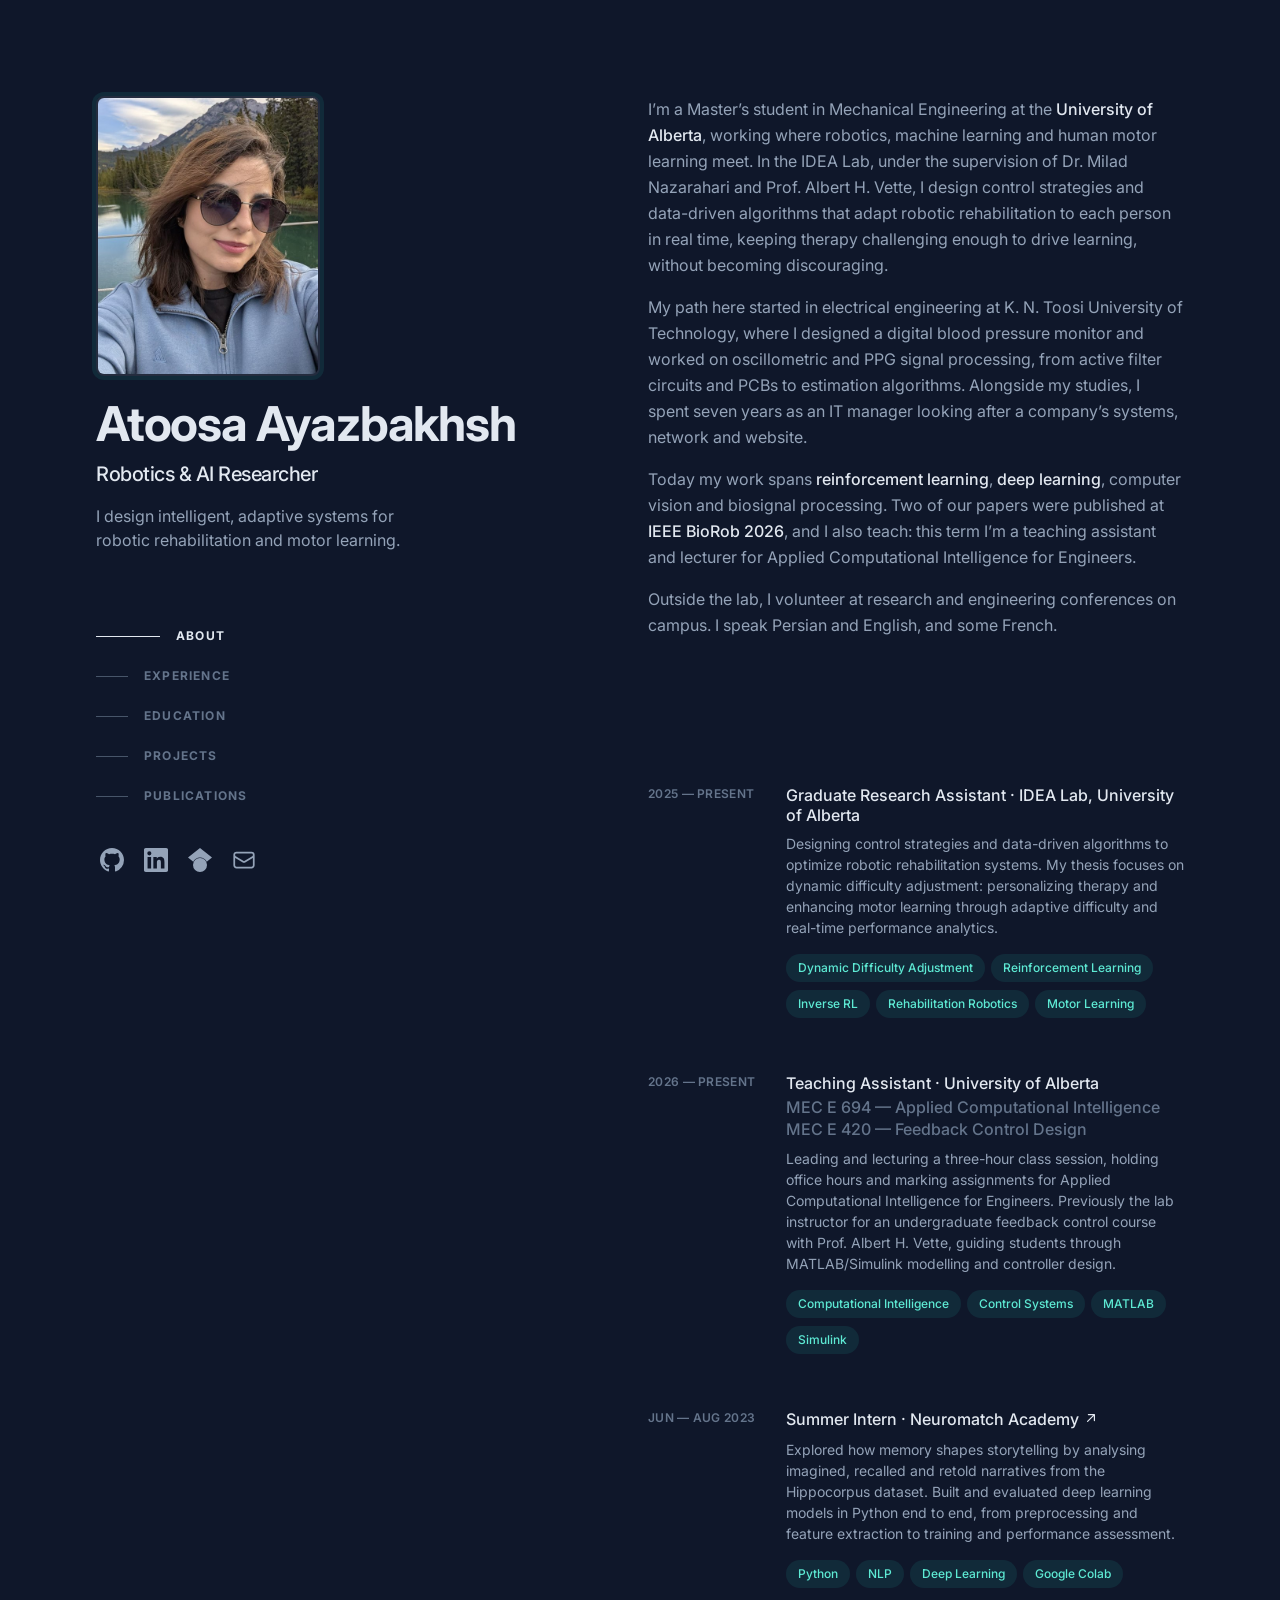
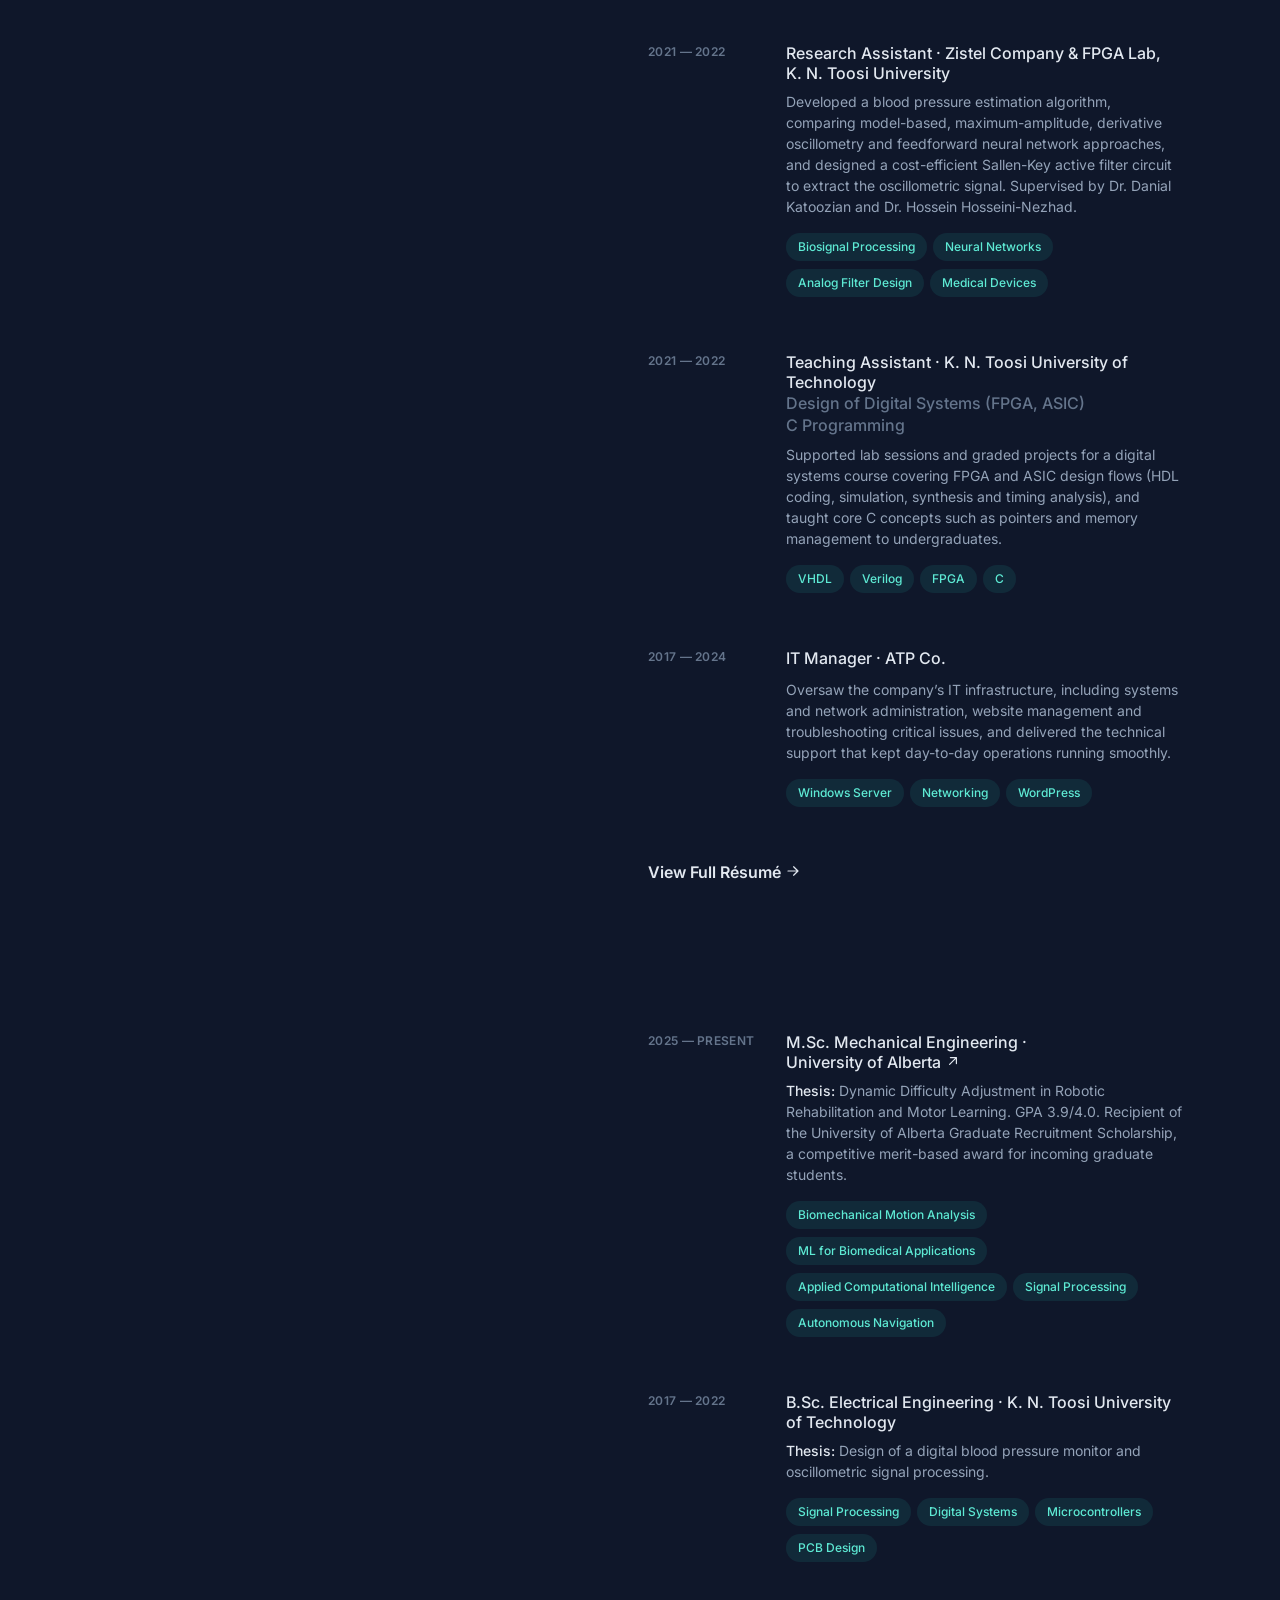
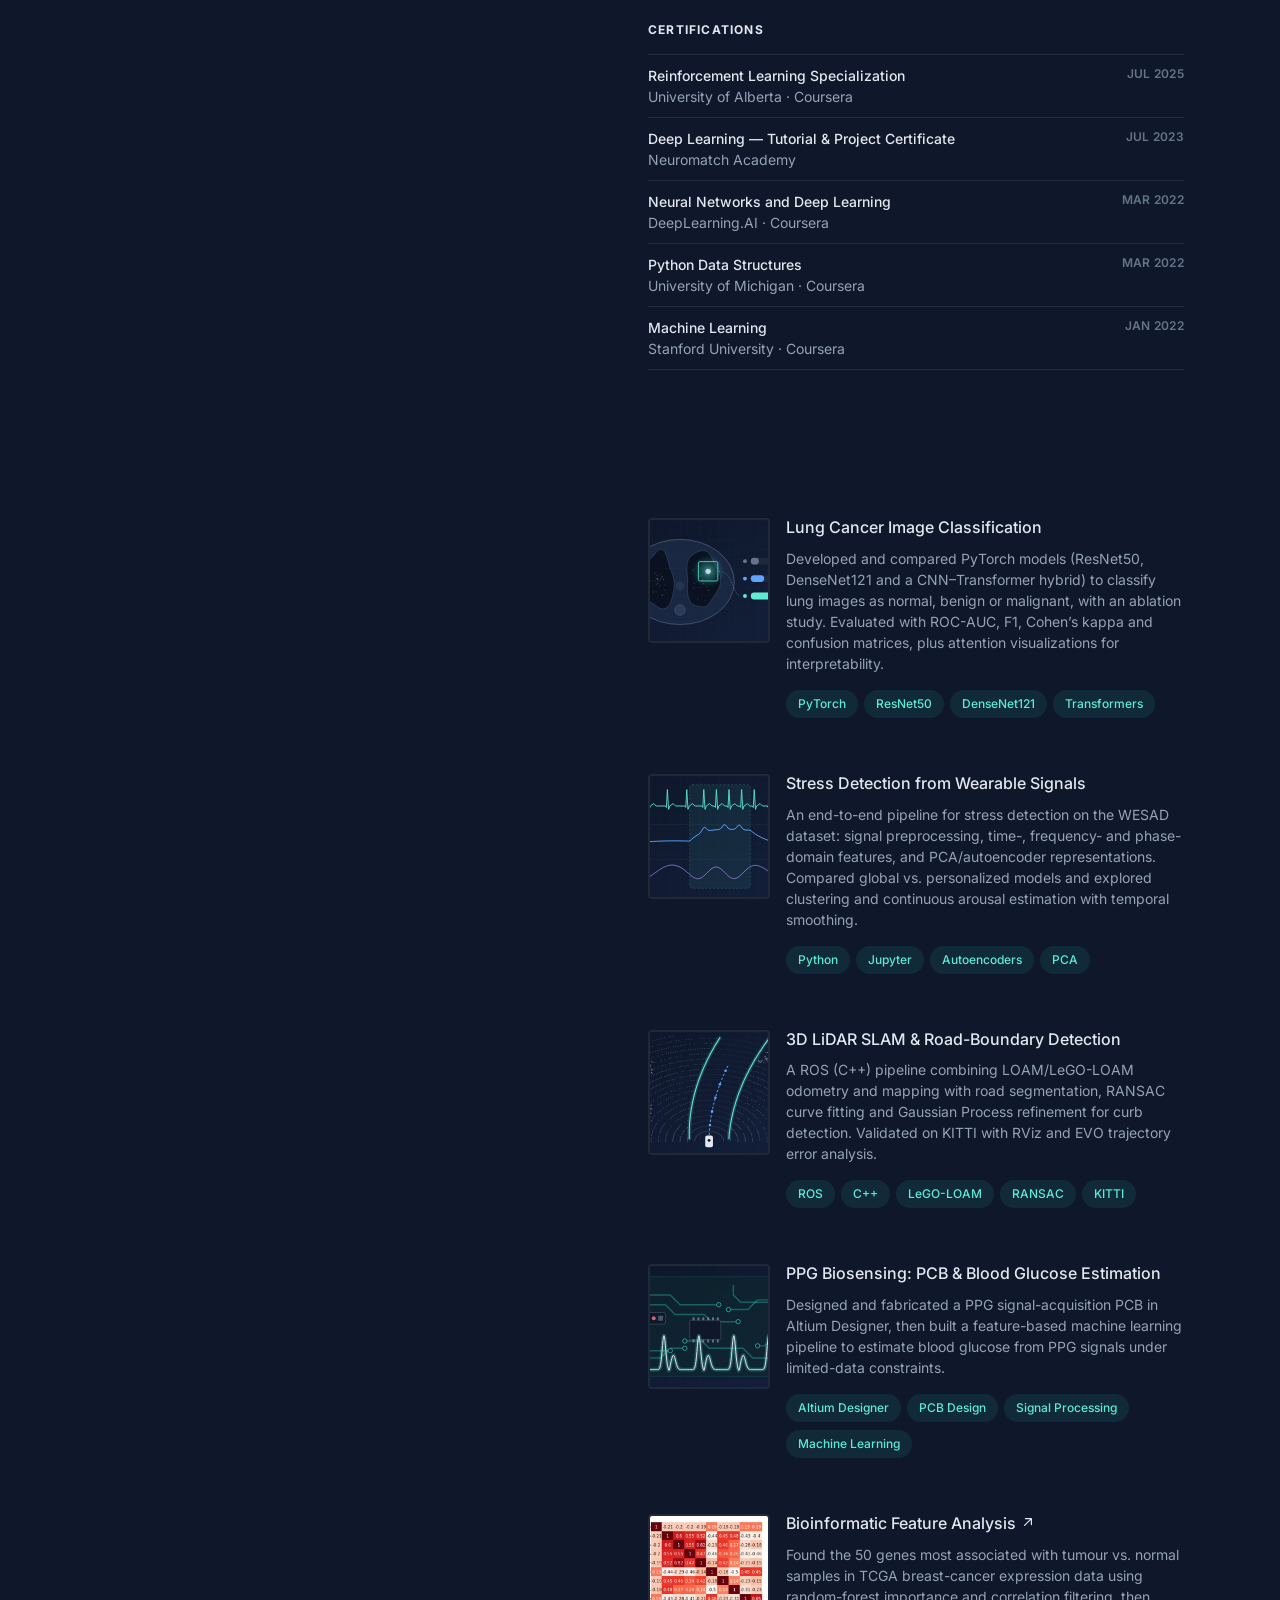
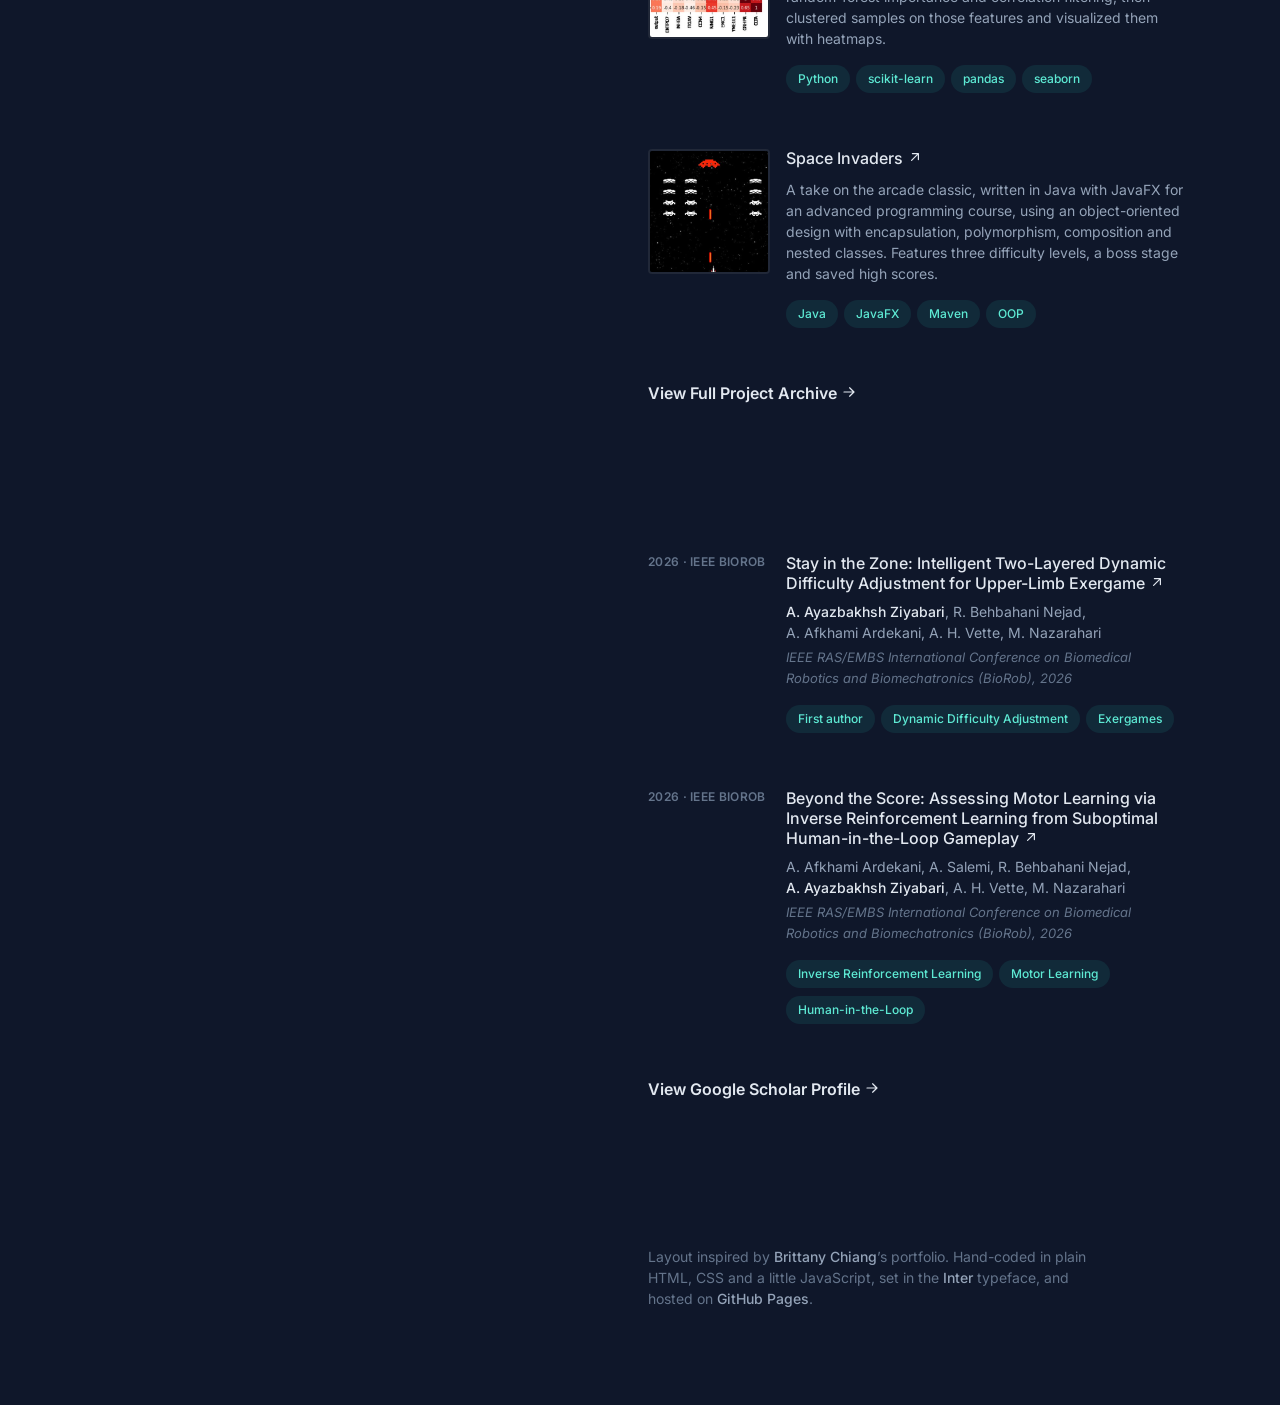
==== commit 4dbf2075: "rectangular image" ====
--- a/index.html
+++ b/index.html
@@ -30,7 +30,7 @@
       <!-- ===================== LEFT: header ===================== -->
       <header class="header">
         <div>
-          <img class="avatar" src="assets/img/profile.jpg" alt="Photo of Atoosa Ayazbakhsh" width="400" height="400">
+          <img class="avatar" src="assets/img/profile.jpg" alt="Photo of Atoosa Ayazbakhsh" width="560" height="700">
           <h1 class="name"><a href="/">Atoosa Ayazbakhsh</a></h1>
           <h2 class="role">Robotics &amp; AI Researcher</h2>
           <p class="tagline">I design intelligent, adaptive systems for robotic rehabilitation and motor learning.</p>
--- a/assets/css/style.css
+++ b/assets/css/style.css
@@ -88,12 +88,12 @@
 }
 
 .avatar {
-  display: block; width: 7rem; height: 7rem; margin-bottom: 1.5rem;
-  border-radius: 9999px; object-fit: cover;
+  display: block; width: 12rem; height: auto; aspect-ratio: 4 / 5; margin-bottom: 1.5rem;
+  border-radius: 0.5rem; object-fit: cover;
   border: 2px solid var(--border-soft);
   box-shadow: 0 0 0 4px var(--accent-bg);
 }
-@media (min-width: 640px) { .avatar { width: 8rem; height: 8rem; } }
+@media (min-width: 640px) { .avatar { width: 14rem; } }
 
 .name {
   font-size: 2.25rem; line-height: 2.5rem; font-weight: 700;
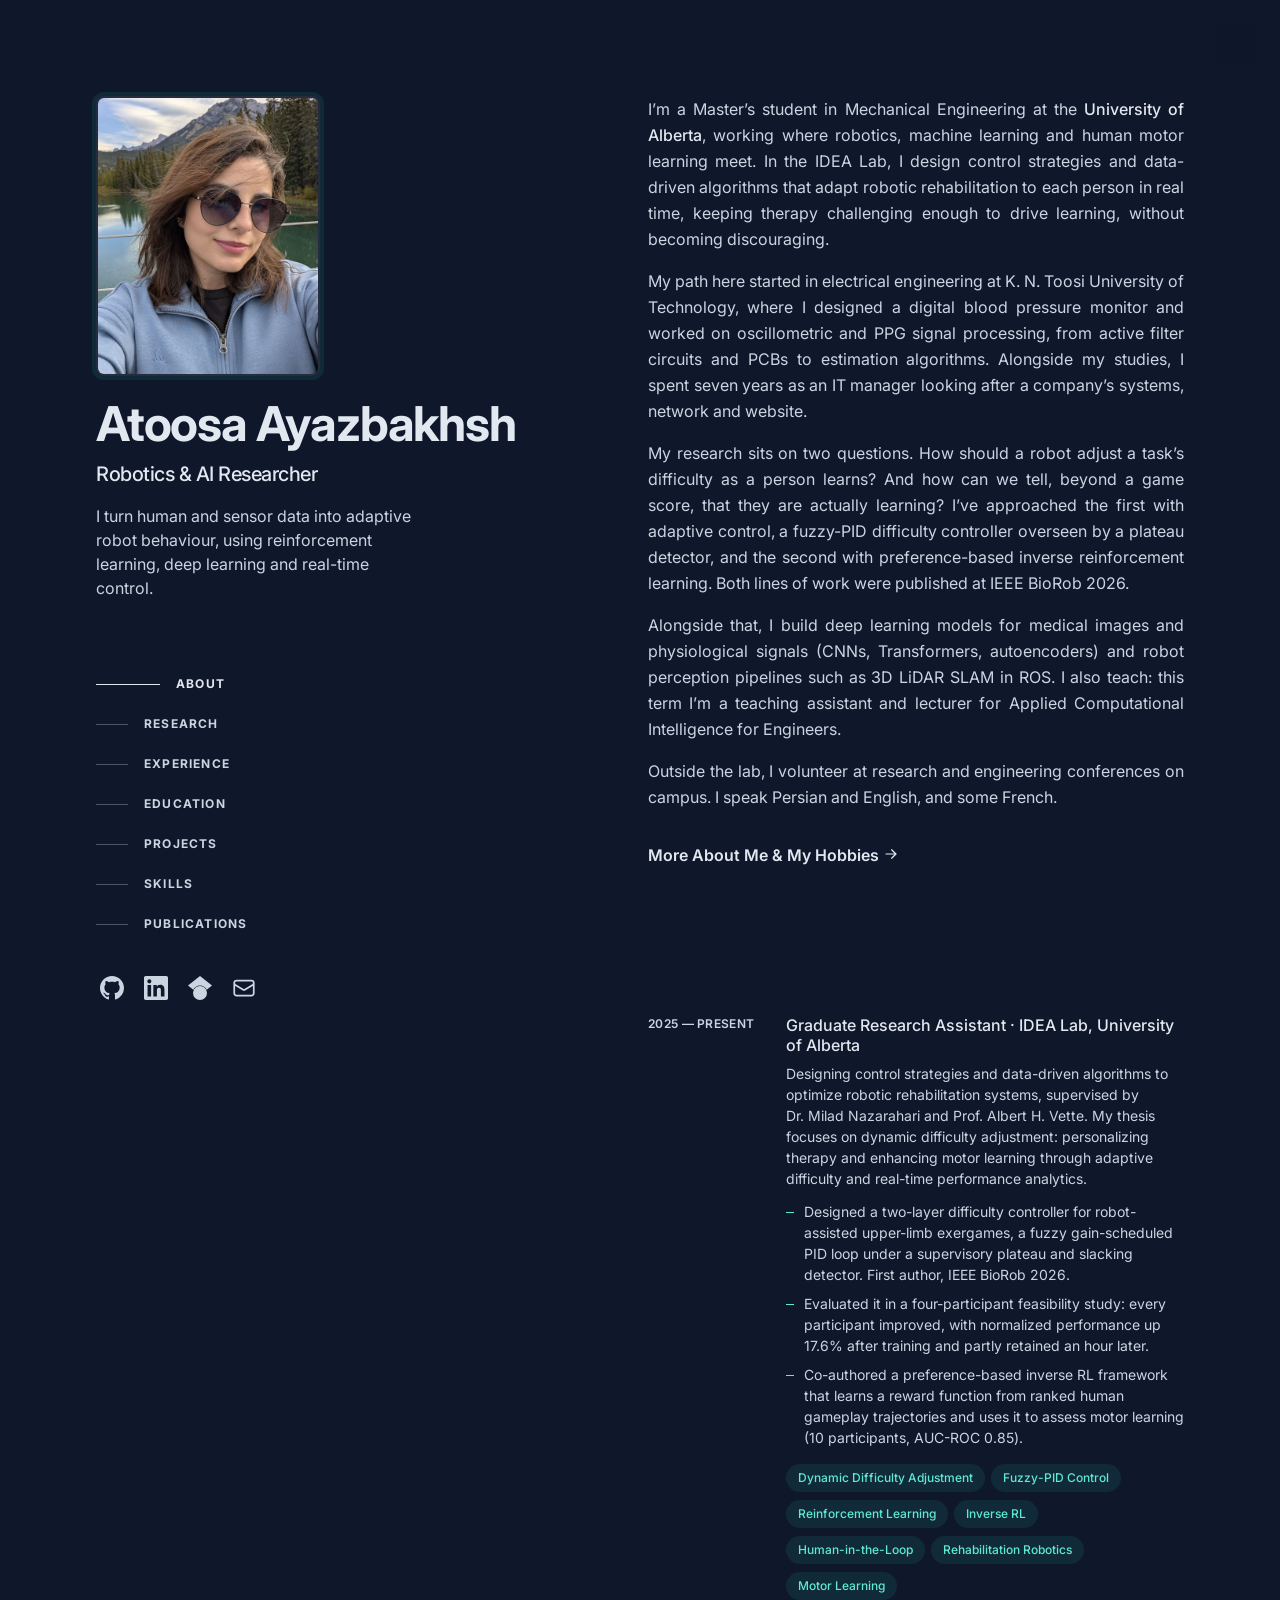
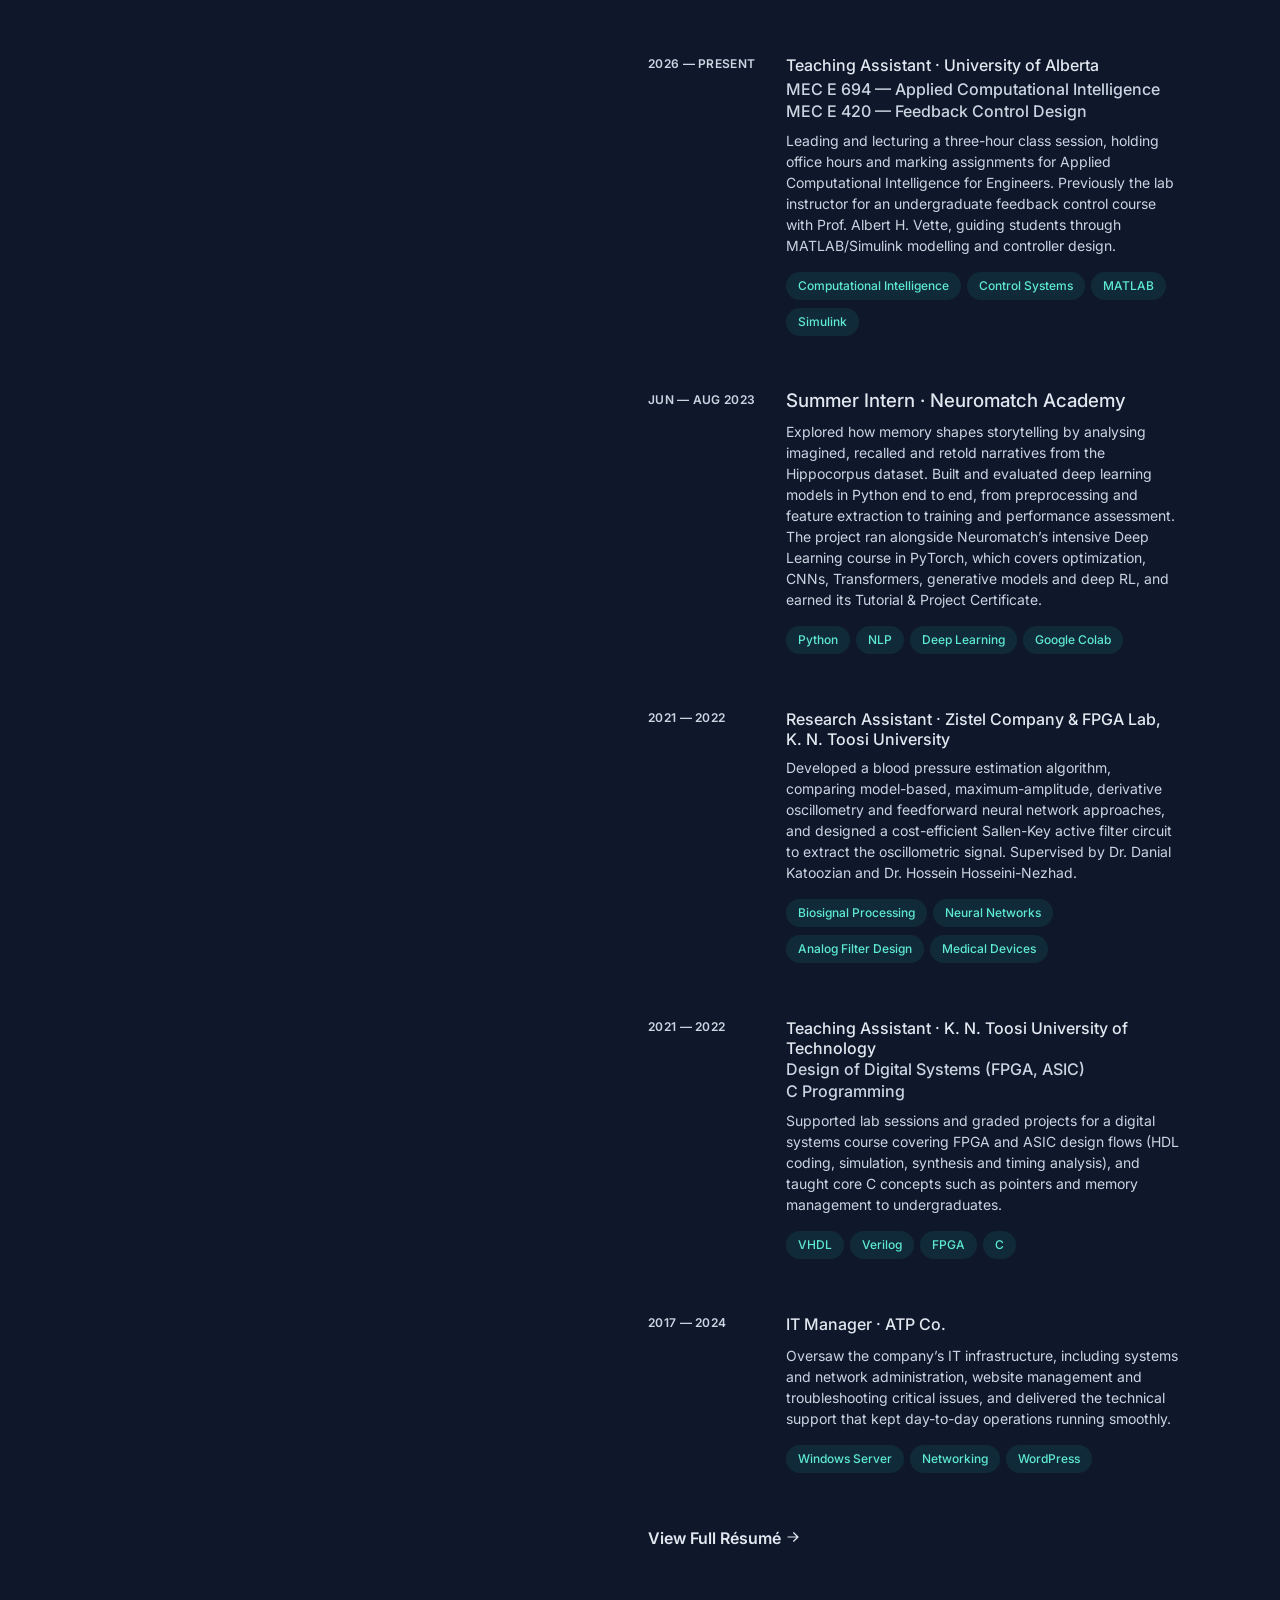
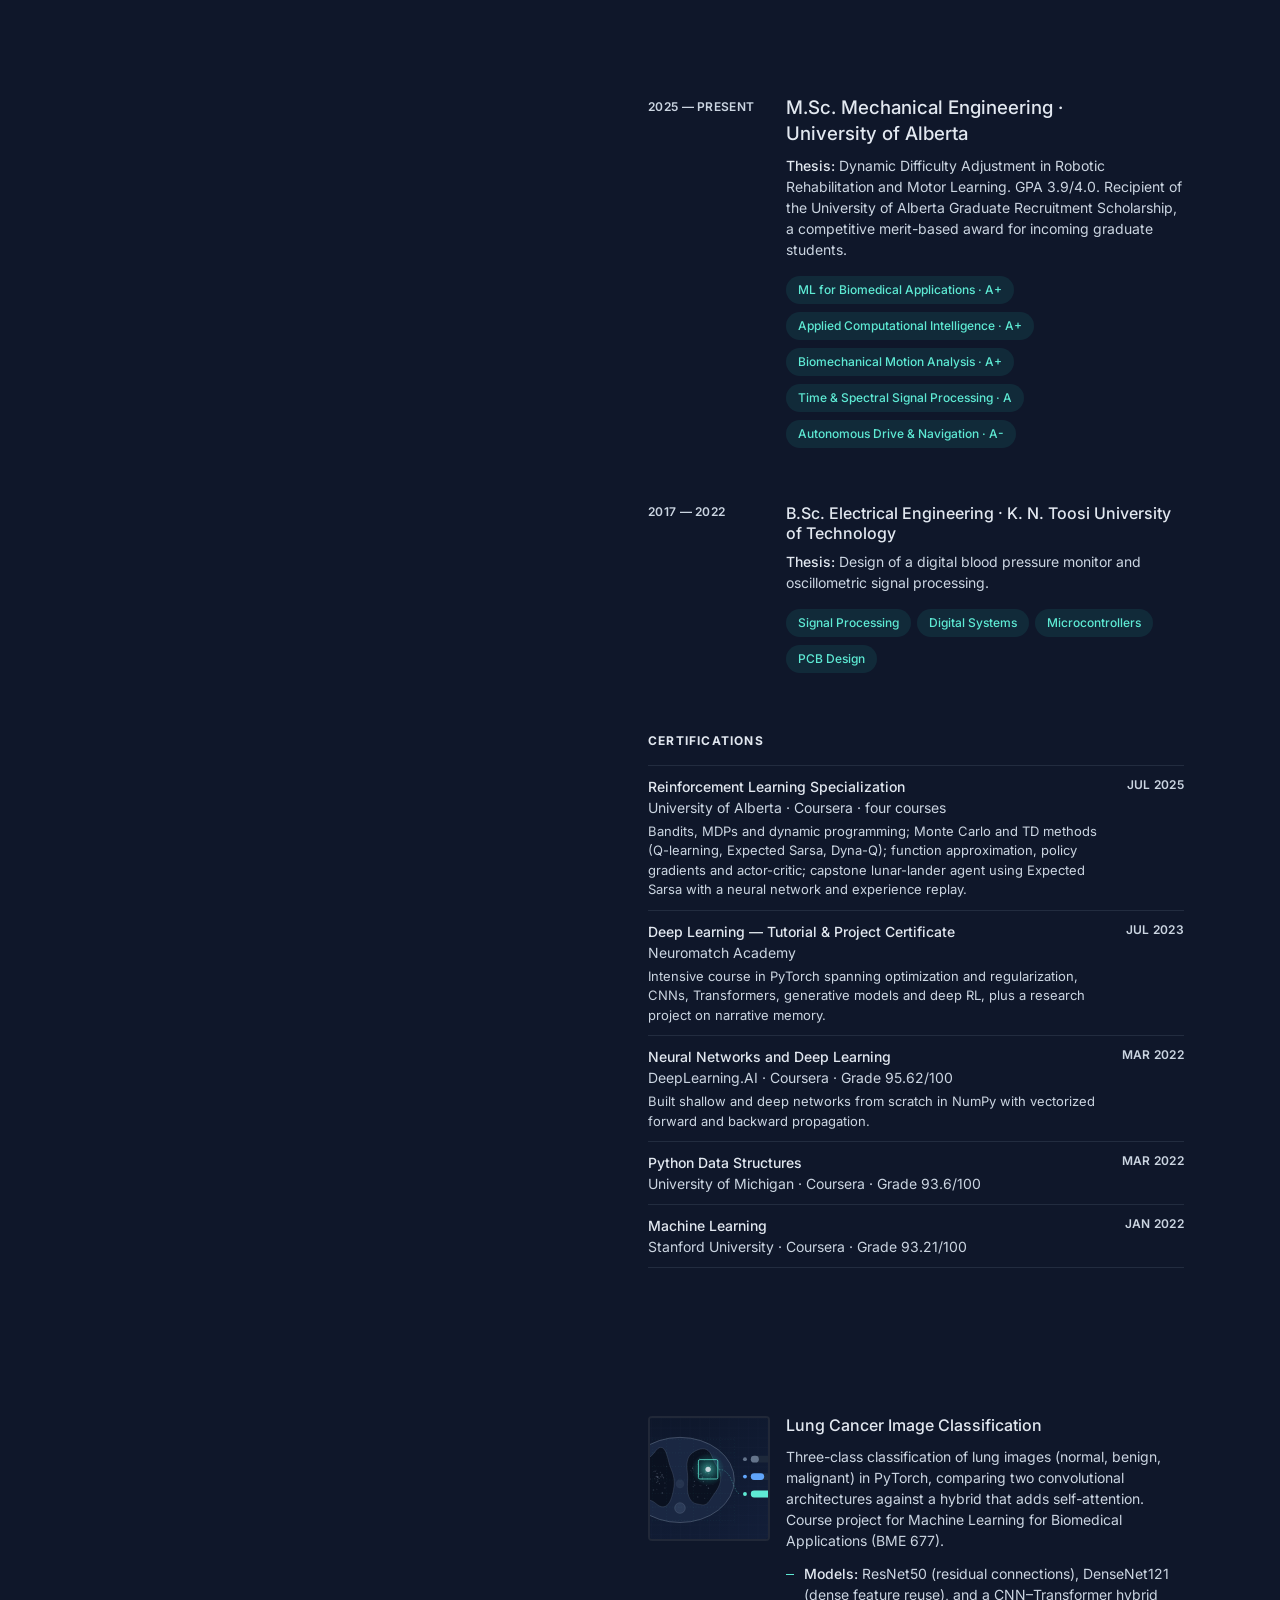
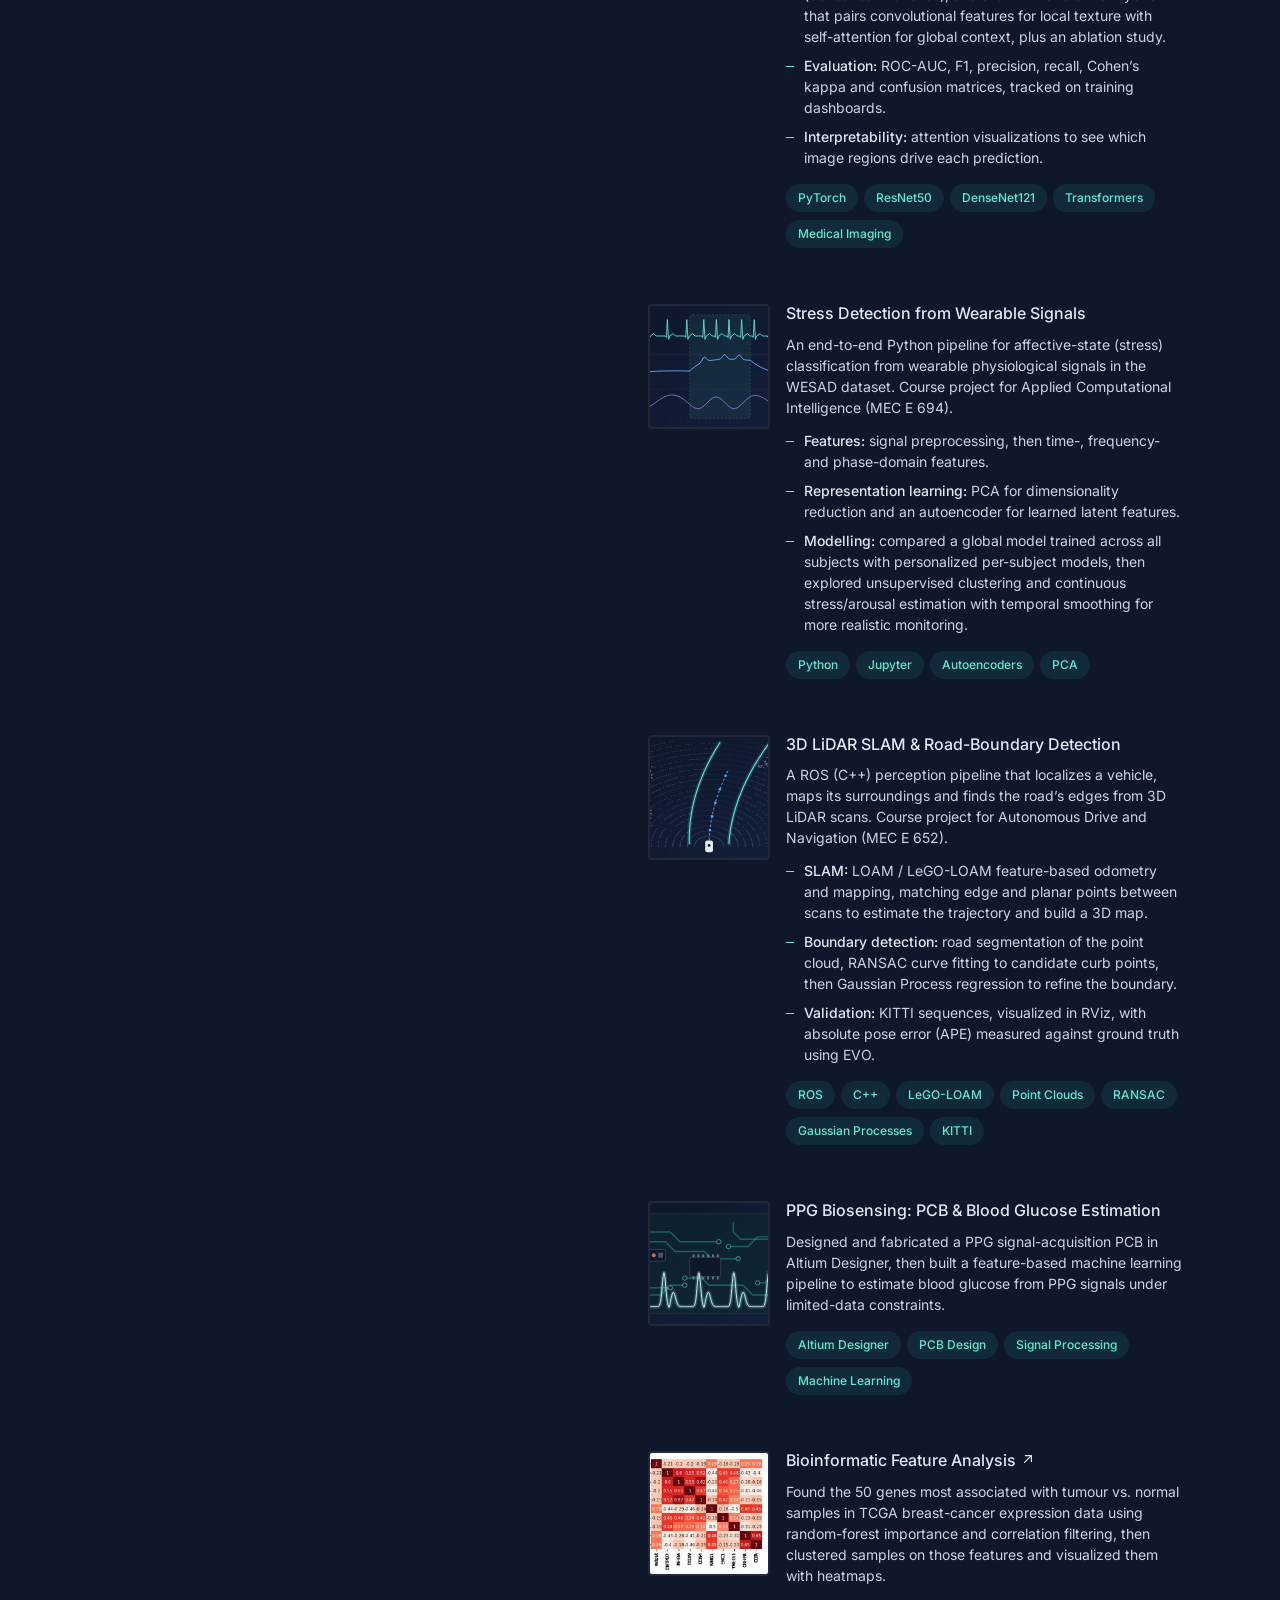
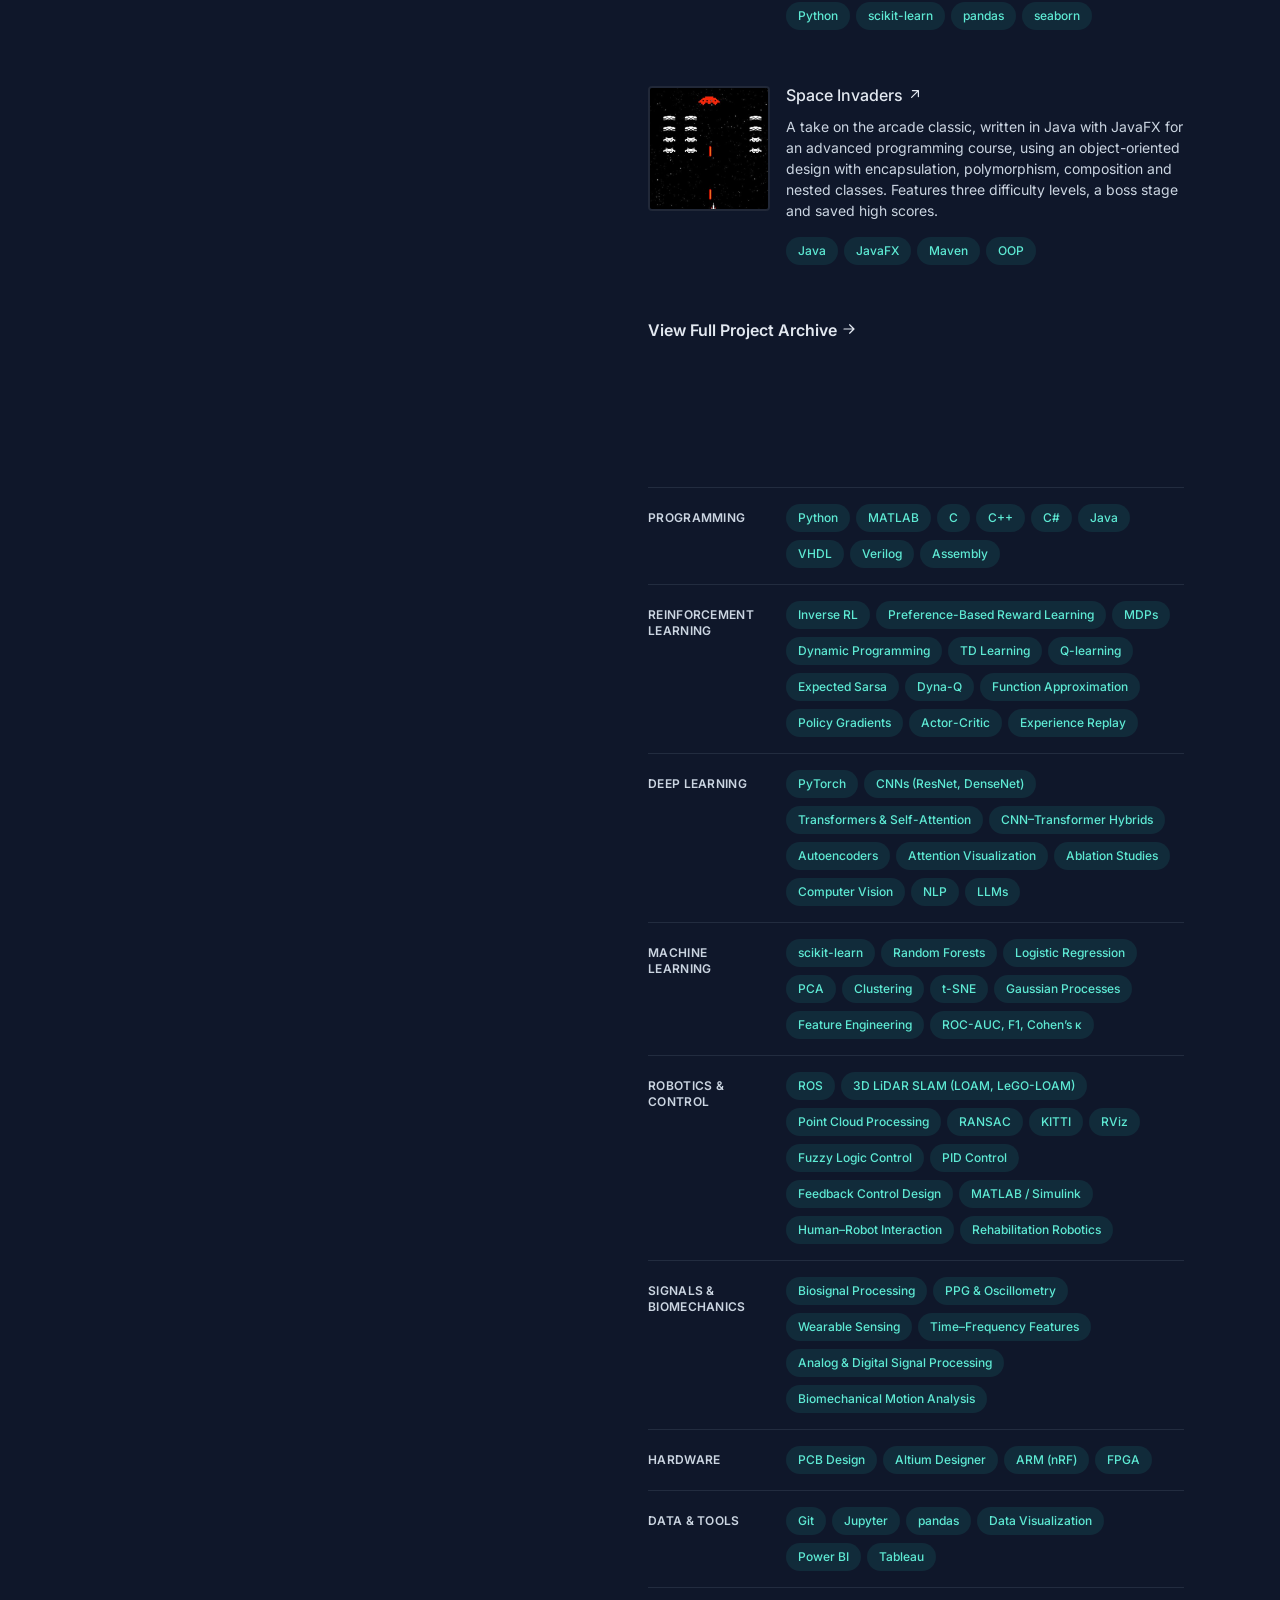
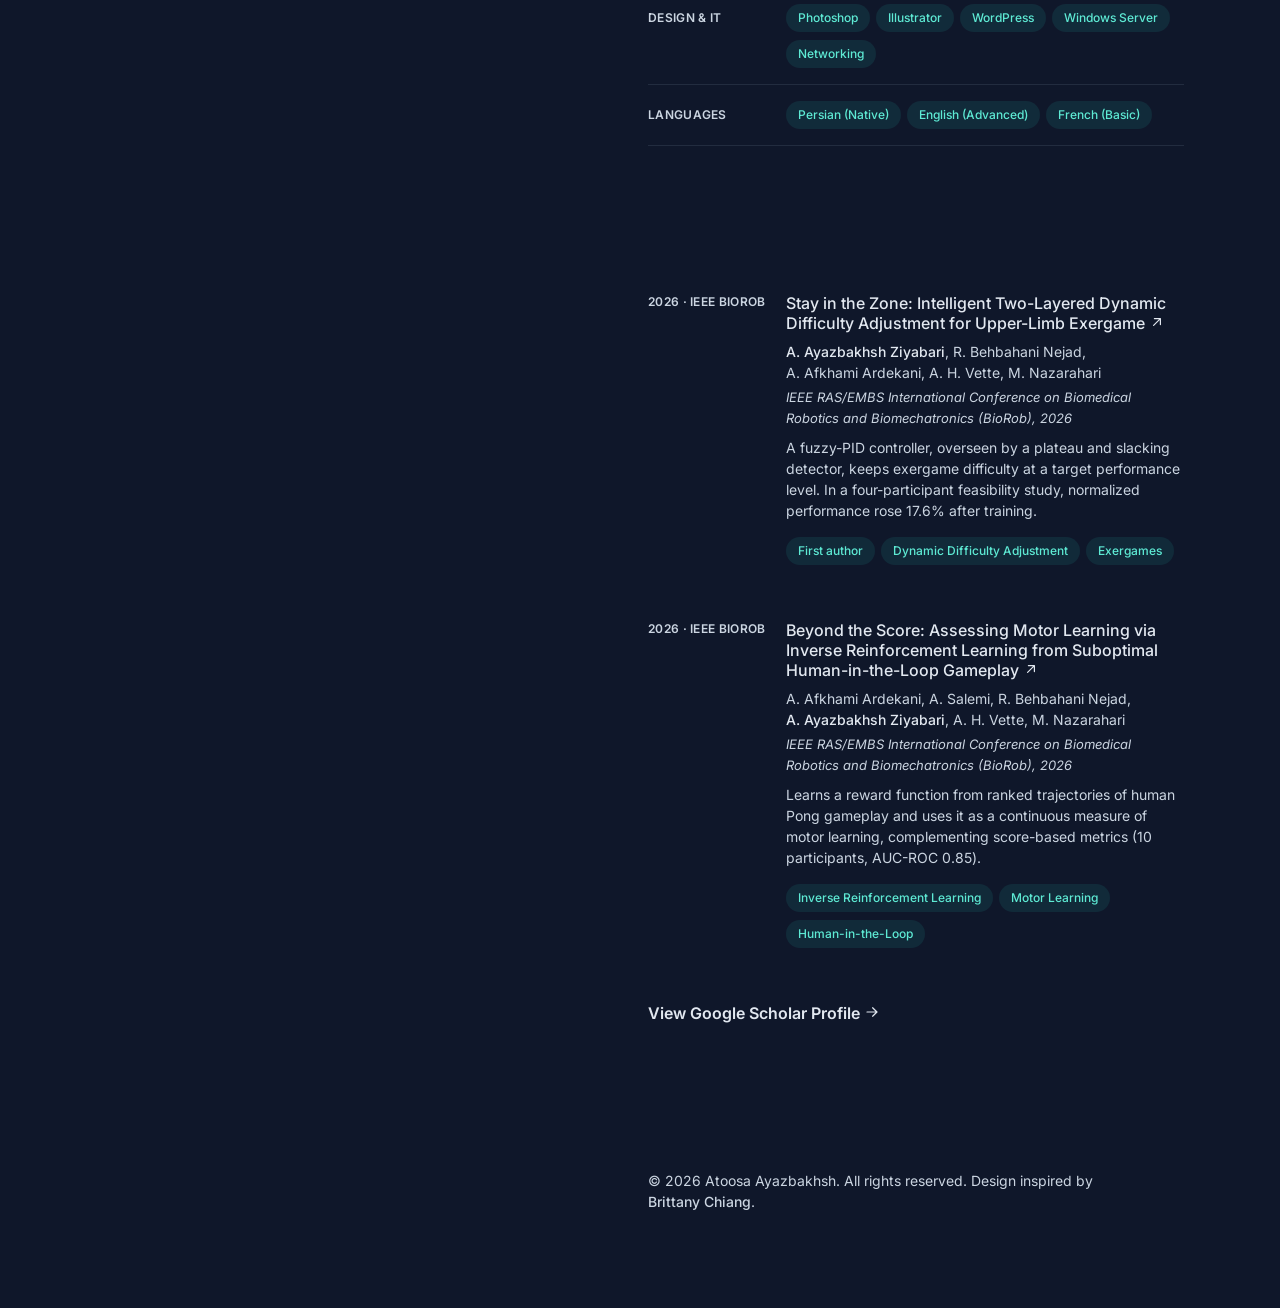
==== commit 64299f07: "revisions" ====
--- a/index.html
+++ b/index.html
@@ -4,7 +4,7 @@
   <meta charset="utf-8">
   <meta name="viewport" content="width=device-width, initial-scale=1">
   <title>Atoosa Ayazbakhsh Ziyabari</title>
-  <meta name="description" content="Atoosa Ayazbakhsh Ziyabari is an M.Sc. researcher in Mechanical Engineering at the University of Alberta, building adaptive robotic rehabilitation systems with machine learning.">
+  <meta name="description" content="Atoosa Ayazbakhsh Ziyabari is an M.Sc. researcher in Mechanical Engineering at the University of Alberta, building adaptive robotic rehabilitation systems with adaptive control, inverse reinforcement learning and deep learning.">
   <meta name="author" content="Atoosa Ayazbakhsh Ziyabari">
   <meta name="theme-color" content="#0f172a">
   <link rel="canonical" href="https://atoosaz.github.io/">
@@ -18,6 +18,7 @@
   <link rel="preconnect" href="https://fonts.googleapis.com">
   <link rel="preconnect" href="https://fonts.gstatic.com" crossorigin>
   <link href="https://fonts.googleapis.com/css2?family=Inter:wght@400;500;600;700&display=swap" rel="stylesheet">
+  <script>try{if(localStorage.getItem("theme")==="light")document.documentElement.setAttribute("data-theme","light")}catch(e){}</script>
   <link rel="stylesheet" href="assets/css/style.css">
 </head>
 <body>
@@ -33,14 +34,16 @@
           <img class="avatar" src="assets/img/profile.jpg" alt="Photo of Atoosa Ayazbakhsh" width="560" height="700">
           <h1 class="name"><a href="/">Atoosa Ayazbakhsh</a></h1>
           <h2 class="role">Robotics &amp; AI Researcher</h2>
-          <p class="tagline">I design intelligent, adaptive systems for robotic rehabilitation and motor learning.</p>
+          <p class="tagline">I turn human and sensor data into adaptive robot behaviour, using reinforcement learning, deep learning and real-time control.</p>
 
           <nav class="nav" aria-label="In-page jump links">
             <ul>
               <li><a href="#about" class="active"><span class="nav-indicator"></span><span class="nav-text">About</span></a></li>
+              <li><a href="#research"><span class="nav-indicator"></span><span class="nav-text">Research</span></a></li>
               <li><a href="#experience"><span class="nav-indicator"></span><span class="nav-text">Experience</span></a></li>
               <li><a href="#education"><span class="nav-indicator"></span><span class="nav-text">Education</span></a></li>
               <li><a href="#projects"><span class="nav-indicator"></span><span class="nav-text">Projects</span></a></li>
+              <li><a href="#skills"><span class="nav-indicator"></span><span class="nav-text">Skills</span></a></li>
               <li><a href="#publications"><span class="nav-indicator"></span><span class="nav-text">Publications</span></a></li>
             </ul>
           </nav>
@@ -83,8 +86,7 @@
           <p>
             I’m a Master’s student in Mechanical Engineering at the
             <a class="link-strong" href="https://www.ualberta.ca/" target="_blank" rel="noreferrer noopener">University of Alberta</a>,
-            working where robotics, machine learning and human motor learning meet. In the IDEA Lab, under the supervision of
-            Dr.&nbsp;Milad Nazarahari and Prof.&nbsp;Albert H.&nbsp;Vette, I design control strategies and data-driven algorithms that adapt
+            working where robotics, machine learning and human motor learning meet. In the IDEA Lab, I design control strategies and data-driven algorithms that adapt
             robotic rehabilitation to each person in real time, keeping therapy challenging enough to drive learning, without
             becoming discouraging.
           </p>
@@ -95,16 +97,26 @@
             systems, network and website.
           </p>
           <p>
-            Today my work spans <span class="hl">reinforcement learning</span>,
-            <span class="hl">deep learning</span>, computer vision and biosignal processing.
-            Two of our papers were published at
-            <a class="link-strong" href="#publications">IEEE BioRob 2026</a>, and I also teach: this term I’m a teaching
-            assistant and lecturer for Applied Computational Intelligence for Engineers.
+            My research sits on two questions. How should a robot adjust a task’s difficulty as a person learns? And
+            how can we tell, beyond a game score, that they are actually learning? I’ve approached the first with
+            adaptive control, a fuzzy-PID difficulty controller overseen by a plateau detector, and the second with
+            preference-based inverse reinforcement learning. Both lines of work were published at IEEE BioRob 2026.
+          </p>
+          <p>
+            Alongside that, I build deep learning models for medical images and physiological signals (CNNs,
+            Transformers, autoencoders) and robot perception pipelines such as 3D LiDAR SLAM in ROS. I also teach:
+            this term I’m a teaching assistant and lecturer for Applied Computational Intelligence for Engineers.
           </p>
           <p>
             Outside the lab, I volunteer at research and engineering conferences on campus. I speak Persian and English,
             and some French.
           </p>
+
+          <div class="more-wrap">
+            <a class="more" href="about.html" aria-label="More about me and my hobbies">
+              <span><span class="u">More About Me &amp; My </span><span class="nowrap"><span class="u">Hobbies</span><svg class="arrow" viewBox="0 0 20 20" fill="currentColor" aria-hidden="true"><path fill-rule="evenodd" d="M3 10a.75.75 0 0 1 .75-.75h10.638L10.23 5.29a.75.75 0 1 1 1.04-1.08l5.5 5.25a.75.75 0 0 1 0 1.08l-5.5 5.25a.75.75 0 1 1-1.04-1.08l4.158-3.96H3.75A.75.75 0 0 1 3 10Z" clip-rule="evenodd"/></svg></span></span>
+            </a>
+          </div>
         </section>
 
         <!-- Experience -->
@@ -121,14 +133,27 @@
                     <span class="plain">Graduate Research Assistant · IDEA Lab, University of Alberta</span>
                   </h3>
                   <p class="card-text">
-                    Designing control strategies and data-driven algorithms to optimize robotic rehabilitation systems.
-                    My thesis focuses on dynamic difficulty adjustment: personalizing therapy and enhancing motor learning
-                    through adaptive difficulty and real-time performance analytics.
-                  </p>
+                    Designing control strategies and data-driven algorithms to optimize robotic rehabilitation systems,
+                    supervised by Dr.&nbsp;Milad Nazarahari and Prof.&nbsp;Albert H.&nbsp;Vette. My thesis focuses on
+                    dynamic difficulty adjustment: personalizing therapy and enhancing motor learning through adaptive
+                    difficulty and real-time performance analytics.
+                  </p>
+                  <ul class="card-points">
+                    <li>Designed a two-layer difficulty controller for robot-assisted upper-limb exergames, a fuzzy
+                      gain-scheduled PID loop under a supervisory plateau and slacking detector. First author, IEEE
+                      BioRob 2026.</li>
+                    <li>Evaluated it in a four-participant feasibility study: every participant improved, with normalized
+                      performance up 17.6% after training and partly retained an hour later.</li>
+                    <li>Co-authored a preference-based inverse RL framework that learns a reward function from ranked
+                      human gameplay trajectories and uses it to assess motor learning (10 participants,
+                      <span class="nowrap">AUC-ROC&nbsp;0.85</span>).</li>
+                  </ul>
                   <ul class="pills" aria-label="Topics">
                     <li><div class="pill">Dynamic Difficulty Adjustment</div></li>
+                    <li><div class="pill">Fuzzy-PID Control</div></li>
                     <li><div class="pill">Reinforcement Learning</div></li>
                     <li><div class="pill">Inverse RL</div></li>
+                    <li><div class="pill">Human-in-the-Loop</div></li>
                     <li><div class="pill">Rehabilitation Robotics</div></li>
                     <li><div class="pill">Motor Learning</div></li>
                   </ul>
@@ -168,15 +193,15 @@
                 <header class="card-meta" aria-label="June to August 2023">Jun — Aug 2023</header>
                 <div class="card-body">
                   <h3 class="card-title">
-                    <a href="https://neuromatch.io/" target="_blank" rel="noreferrer noopener" aria-label="Summer Intern at Neuromatch Academy (opens in a new tab)">
                       <span class="hit"></span>
-                      <span>Summer Intern · <span class="nowrap">Neuromatch Academy<svg class="arrow" viewBox="0 0 20 20" fill="currentColor" aria-hidden="true"><path fill-rule="evenodd" d="M5.22 14.78a.75.75 0 0 0 1.06 0l7.22-7.22v5.69a.75.75 0 0 0 1.5 0v-7.5a.75.75 0 0 0-.75-.75h-7.5a.75.75 0 0 0 0 1.5h5.69l-7.22 7.22a.75.75 0 0 0 0 1.06Z" clip-rule="evenodd"/></svg></span></span>
-                    </a>
+                      <span>Summer Intern · <span class="nowrap">Neuromatch Academy</span></span>
                   </h3>
                   <p class="card-text">
                     Explored how memory shapes storytelling by analysing imagined, recalled and retold narratives from the
                     Hippocorpus dataset. Built and evaluated deep learning models in Python end to end, from preprocessing
-                    and feature extraction to training and performance assessment.
+                    and feature extraction to training and performance assessment. The project ran alongside Neuromatch’s
+                    intensive Deep Learning course in PyTorch, which covers optimization, CNNs, Transformers,
+                    generative models and deep RL, and earned its Tutorial &amp; Project Certificate.
                   </p>
                   <ul class="pills" aria-label="Technologies used">
                     <li><div class="pill">Python</div></li>
@@ -277,22 +302,20 @@
                 <header class="card-meta" aria-label="2025 to Present">2025 — Present</header>
                 <div class="card-body">
                   <h3 class="card-title">
-                    <a href="https://www.ualberta.ca/" target="_blank" rel="noreferrer noopener" aria-label="M.Sc. Mechanical Engineering at the University of Alberta (opens in a new tab)">
                       <span class="hit"></span>
-                      <span>M.Sc. Mechanical Engineering · <span class="nowrap">University of Alberta<svg class="arrow" viewBox="0 0 20 20" fill="currentColor" aria-hidden="true"><path fill-rule="evenodd" d="M5.22 14.78a.75.75 0 0 0 1.06 0l7.22-7.22v5.69a.75.75 0 0 0 1.5 0v-7.5a.75.75 0 0 0-.75-.75h-7.5a.75.75 0 0 0 0 1.5h5.69l-7.22 7.22a.75.75 0 0 0 0 1.06Z" clip-rule="evenodd"/></svg></span></span>
-                    </a>
+                      <span>M.Sc. Mechanical Engineering · <span class="nowrap">University of Alberta</span></span>
                   </h3>
                   <p class="card-text">
                     <strong>Thesis:</strong> Dynamic Difficulty Adjustment in Robotic Rehabilitation and Motor Learning.
                     GPA 3.9/4.0. Recipient of the University of Alberta Graduate Recruitment Scholarship, a competitive
                     merit-based award for incoming graduate students.
                   </p>
-                  <ul class="pills" aria-label="Selected coursework">
-                    <li><div class="pill">Biomechanical Motion Analysis</div></li>
-                    <li><div class="pill">ML for Biomedical Applications</div></li>
-                    <li><div class="pill">Applied Computational Intelligence</div></li>
-                    <li><div class="pill">Signal Processing</div></li>
-                    <li><div class="pill">Autonomous Navigation</div></li>
+                  <ul class="pills" aria-label="Selected coursework and grades">
+                    <li><div class="pill">ML for Biomedical Applications · A+</div></li>
+                    <li><div class="pill">Applied Computational Intelligence · A+</div></li>
+                    <li><div class="pill">Biomechanical Motion Analysis · A+</div></li>
+                    <li><div class="pill">Time &amp; Spectral Signal Processing · A</div></li>
+                    <li><div class="pill">Autonomous Drive &amp; Navigation · A-</div></li>
                   </ul>
                 </div>
               </div>
@@ -321,11 +344,11 @@
 
           <h3 class="sub-heading">Certifications</h3>
           <ul class="certs">
-            <li><span class="c-name">Reinforcement Learning Specialization<span class="c-org">University of Alberta · Coursera</span></span><span class="c-date">Jul 2025</span></li>
-            <li><span class="c-name">Deep Learning — Tutorial &amp; Project Certificate<span class="c-org">Neuromatch Academy</span></span><span class="c-date">Jul 2023</span></li>
-            <li><span class="c-name">Neural Networks and Deep Learning<span class="c-org">DeepLearning.AI · Coursera</span></span><span class="c-date">Mar 2022</span></li>
-            <li><span class="c-name">Python Data Structures<span class="c-org">University of Michigan · Coursera</span></span><span class="c-date">Mar 2022</span></li>
-            <li><span class="c-name">Machine Learning<span class="c-org">Stanford University · Coursera</span></span><span class="c-date">Jan 2022</span></li>
+            <li><span class="c-name">Reinforcement Learning Specialization<span class="c-org">University of Alberta · Coursera · four courses</span><span class="c-detail">Bandits, MDPs and dynamic programming; Monte Carlo and TD methods (Q-learning, Expected Sarsa, Dyna-Q); function approximation, policy gradients and actor-critic; capstone lunar-lander agent using Expected Sarsa with a neural network and experience replay.</span></span><span class="c-date">Jul 2025</span></li>
+            <li><span class="c-name">Deep Learning — Tutorial &amp; Project Certificate<span class="c-org">Neuromatch Academy</span><span class="c-detail">Intensive course in PyTorch spanning optimization and regularization, CNNs, Transformers, generative models and deep RL, plus a research project on narrative memory.</span></span><span class="c-date">Jul 2023</span></li>
+            <li><span class="c-name">Neural Networks and Deep Learning<span class="c-org">DeepLearning.AI · Coursera · Grade 95.62/100</span><span class="c-detail">Built shallow and deep networks from scratch in NumPy with vectorized forward and backward propagation.</span></span><span class="c-date">Mar 2022</span></li>
+            <li><span class="c-name">Python Data Structures<span class="c-org">University of Michigan · Coursera · Grade 93.6/100</span></span><span class="c-date">Mar 2022</span></li>
+            <li><span class="c-name">Machine Learning<span class="c-org">Stanford University · Coursera · Grade 93.21/100</span></span><span class="c-date">Jan 2022</span></li>
           </ul>
         </section>
 
@@ -340,15 +363,25 @@
                 <div class="card-body">
                   <h3 class="card-title"><span class="plain">Lung Cancer Image Classification</span></h3>
                   <p class="card-text">
-                    Developed and compared PyTorch models (ResNet50, DenseNet121 and a CNN–Transformer hybrid) to classify
-                    lung images as normal, benign or malignant, with an ablation study. Evaluated with ROC-AUC, F1, Cohen’s
-                    kappa and confusion matrices, plus attention visualizations for interpretability.
-                  </p>
+                    Three-class classification of lung images (normal, benign, malignant) in PyTorch, comparing two
+                    convolutional architectures against a hybrid that adds self-attention. Course project for
+                    Machine Learning for Biomedical Applications (BME&nbsp;677).
+                  </p>
+                  <ul class="card-points">
+                    <li><strong>Models:</strong> ResNet50 (residual connections), DenseNet121 (dense feature reuse), and
+                      a CNN–Transformer hybrid that pairs convolutional features for local texture with self-attention
+                      for global context, plus an ablation study.</li>
+                    <li><strong>Evaluation:</strong> ROC-AUC, F1, precision, recall, Cohen’s kappa and confusion
+                      matrices, tracked on training dashboards.</li>
+                    <li><strong>Interpretability:</strong> attention visualizations to see which image regions drive
+                      each prediction.</li>
+                  </ul>
                   <ul class="pills" aria-label="Technologies used">
                     <li><div class="pill">PyTorch</div></li>
                     <li><div class="pill">ResNet50</div></li>
                     <li><div class="pill">DenseNet121</div></li>
                     <li><div class="pill">Transformers</div></li>
+                    <li><div class="pill">Medical Imaging</div></li>
                   </ul>
                 </div>
                 <img class="thumb" src="assets/img/projects/lung.svg" alt="" loading="lazy" width="200" height="125">
@@ -361,10 +394,19 @@
                 <div class="card-body">
                   <h3 class="card-title"><span class="plain">Stress Detection from Wearable Signals</span></h3>
                   <p class="card-text">
-                    An end-to-end pipeline for stress detection on the WESAD dataset: signal preprocessing, time-, frequency-
-                    and phase-domain features, and PCA/autoencoder representations. Compared global vs. personalized models
-                    and explored clustering and continuous arousal estimation with temporal smoothing.
-                  </p>
+                    An end-to-end Python pipeline for affective-state (stress) classification from wearable
+                    physiological signals in the WESAD dataset. Course project for Applied Computational Intelligence
+                    (MEC&nbsp;E&nbsp;694).
+                  </p>
+                  <ul class="card-points">
+                    <li><strong>Features:</strong> signal preprocessing, then time-, frequency- and phase-domain
+                      features.</li>
+                    <li><strong>Representation learning:</strong> PCA for dimensionality reduction and an autoencoder
+                      for learned latent features.</li>
+                    <li><strong>Modelling:</strong> compared a global model trained across all subjects with
+                      personalized per-subject models, then explored unsupervised clustering and continuous
+                      stress/arousal estimation with temporal smoothing for more realistic monitoring.</li>
+                  </ul>
                   <ul class="pills" aria-label="Technologies used">
                     <li><div class="pill">Python</div></li>
                     <li><div class="pill">Jupyter</div></li>
@@ -382,15 +424,24 @@
                 <div class="card-body">
                   <h3 class="card-title"><span class="plain">3D LiDAR SLAM &amp; Road-Boundary Detection</span></h3>
                   <p class="card-text">
-                    A ROS (C++) pipeline combining LOAM/LeGO-LOAM odometry and mapping with road segmentation, RANSAC curve
-                    fitting and Gaussian Process refinement for curb detection. Validated on KITTI with RViz and EVO
-                    trajectory error analysis.
-                  </p>
+                    A ROS (C++) perception pipeline that localizes a vehicle, maps its surroundings and finds the road’s
+                    edges from 3D LiDAR scans. Course project for Autonomous Drive and Navigation (MEC&nbsp;E&nbsp;652).
+                  </p>
+                  <ul class="card-points">
+                    <li><strong>SLAM:</strong> LOAM / LeGO-LOAM feature-based odometry and mapping, matching edge and
+                      planar points between scans to estimate the trajectory and build a 3D map.</li>
+                    <li><strong>Boundary detection:</strong> road segmentation of the point cloud, RANSAC curve fitting
+                      to candidate curb points, then Gaussian Process regression to refine the boundary.</li>
+                    <li><strong>Validation:</strong> KITTI sequences, visualized in RViz, with absolute pose error (APE)
+                      measured against ground truth using EVO.</li>
+                  </ul>
                   <ul class="pills" aria-label="Technologies used">
                     <li><div class="pill">ROS</div></li>
                     <li><div class="pill">C++</div></li>
                     <li><div class="pill">LeGO-LOAM</div></li>
+                    <li><div class="pill">Point Clouds</div></li>
                     <li><div class="pill">RANSAC</div></li>
+                    <li><div class="pill">Gaussian Processes</div></li>
                     <li><div class="pill">KITTI</div></li>
                   </ul>
                 </div>
@@ -478,6 +529,159 @@
           </div>
         </section>
 
+        <!-- Skills -->
+        <section id="skills" class="section" aria-label="Skills">
+          <div class="section-head"><h2>Skills</h2></div>
+          <dl class="skills">
+            <div>
+              <dt>Programming</dt>
+              <dd>
+                <ul class="pills">
+                  <li><div class="pill">Python</div></li>
+                  <li><div class="pill">MATLAB</div></li>
+                  <li><div class="pill">C</div></li>
+                  <li><div class="pill">C++</div></li>
+                  <li><div class="pill">C#</div></li>
+                  <li><div class="pill">Java</div></li>
+                  <li><div class="pill">VHDL</div></li>
+                  <li><div class="pill">Verilog</div></li>
+                  <li><div class="pill">Assembly</div></li>
+                </ul>
+              </dd>
+            </div>
+            <div>
+              <dt>Reinforcement Learning</dt>
+              <dd>
+                <ul class="pills">
+                  <li><div class="pill">Inverse RL</div></li>
+                  <li><div class="pill">Preference-Based Reward Learning</div></li>
+                  <li><div class="pill">MDPs</div></li>
+                  <li><div class="pill">Dynamic Programming</div></li>
+                  <li><div class="pill">TD Learning</div></li>
+                  <li><div class="pill">Q-learning</div></li>
+                  <li><div class="pill">Expected Sarsa</div></li>
+                  <li><div class="pill">Dyna-Q</div></li>
+                  <li><div class="pill">Function Approximation</div></li>
+                  <li><div class="pill">Policy Gradients</div></li>
+                  <li><div class="pill">Actor-Critic</div></li>
+                  <li><div class="pill">Experience Replay</div></li>
+                </ul>
+              </dd>
+            </div>
+            <div>
+              <dt>Deep Learning</dt>
+              <dd>
+                <ul class="pills">
+                  <li><div class="pill">PyTorch</div></li>
+                  <li><div class="pill">CNNs (ResNet, DenseNet)</div></li>
+                  <li><div class="pill">Transformers &amp; Self-Attention</div></li>
+                  <li><div class="pill">CNN–Transformer Hybrids</div></li>
+                  <li><div class="pill">Autoencoders</div></li>
+                  <li><div class="pill">Attention Visualization</div></li>
+                  <li><div class="pill">Ablation Studies</div></li>
+                  <li><div class="pill">Computer Vision</div></li>
+                  <li><div class="pill">NLP</div></li>
+                  <li><div class="pill">LLMs</div></li>
+                </ul>
+              </dd>
+            </div>
+            <div>
+              <dt>Machine Learning</dt>
+              <dd>
+                <ul class="pills">
+                  <li><div class="pill">scikit-learn</div></li>
+                  <li><div class="pill">Random Forests</div></li>
+                  <li><div class="pill">Logistic Regression</div></li>
+                  <li><div class="pill">PCA</div></li>
+                  <li><div class="pill">Clustering</div></li>
+                  <li><div class="pill">t-SNE</div></li>
+                  <li><div class="pill">Gaussian Processes</div></li>
+                  <li><div class="pill">Feature Engineering</div></li>
+                  <li><div class="pill">ROC-AUC, F1, Cohen’s κ</div></li>
+                </ul>
+              </dd>
+            </div>
+            <div>
+              <dt>Robotics &amp; Control</dt>
+              <dd>
+                <ul class="pills">
+                  <li><div class="pill">ROS</div></li>
+                  <li><div class="pill">3D LiDAR SLAM (LOAM, LeGO-LOAM)</div></li>
+                  <li><div class="pill">Point Cloud Processing</div></li>
+                  <li><div class="pill">RANSAC</div></li>
+                  <li><div class="pill">KITTI</div></li>
+                  <li><div class="pill">RViz</div></li>
+                  <li><div class="pill">Fuzzy Logic Control</div></li>
+                  <li><div class="pill">PID Control</div></li>
+                  <li><div class="pill">Feedback Control Design</div></li>
+                  <li><div class="pill">MATLAB / Simulink</div></li>
+                  <li><div class="pill">Human–Robot Interaction</div></li>
+                  <li><div class="pill">Rehabilitation Robotics</div></li>
+                </ul>
+              </dd>
+            </div>
+            <div>
+              <dt>Signals &amp; Biomechanics</dt>
+              <dd>
+                <ul class="pills">
+                  <li><div class="pill">Biosignal Processing</div></li>
+                  <li><div class="pill">PPG &amp; Oscillometry</div></li>
+                  <li><div class="pill">Wearable Sensing</div></li>
+                  <li><div class="pill">Time–Frequency Features</div></li>
+                  <li><div class="pill">Analog &amp; Digital Signal Processing</div></li>
+                  <li><div class="pill">Biomechanical Motion Analysis</div></li>
+                </ul>
+              </dd>
+            </div>
+            <div>
+              <dt>Hardware</dt>
+              <dd>
+                <ul class="pills">
+                  <li><div class="pill">PCB Design</div></li>
+                  <li><div class="pill">Altium Designer</div></li>
+                  <li><div class="pill">ARM (nRF)</div></li>
+                  <li><div class="pill">FPGA</div></li>
+                </ul>
+              </dd>
+            </div>
+            <div>
+              <dt>Data &amp; Tools</dt>
+              <dd>
+                <ul class="pills">
+                  <li><div class="pill">Git</div></li>
+                  <li><div class="pill">Jupyter</div></li>
+                  <li><div class="pill">pandas</div></li>
+                  <li><div class="pill">Data Visualization</div></li>
+                  <li><div class="pill">Power BI</div></li>
+                  <li><div class="pill">Tableau</div></li>
+                </ul>
+              </dd>
+            </div>
+            <div>
+              <dt>Design &amp; IT</dt>
+              <dd>
+                <ul class="pills">
+                  <li><div class="pill">Photoshop</div></li>
+                  <li><div class="pill">Illustrator</div></li>
+                  <li><div class="pill">WordPress</div></li>
+                  <li><div class="pill">Windows Server</div></li>
+                  <li><div class="pill">Networking</div></li>
+                </ul>
+              </dd>
+            </div>
+            <div>
+              <dt>Languages</dt>
+              <dd>
+                <ul class="pills">
+                  <li><div class="pill">Persian (Native)</div></li>
+                  <li><div class="pill">English (Advanced)</div></li>
+                  <li><div class="pill">French (Basic)</div></li>
+                </ul>
+              </dd>
+            </div>
+          </dl>
+        </section>
+
         <!-- Publications -->
         <section id="publications" class="section" aria-label="Publications">
           <div class="section-head"><h2>Publications</h2></div>
@@ -495,6 +699,11 @@
                   </h3>
                   <p class="authors"><span class="me">A.&nbsp;Ayazbakhsh&nbsp;Ziyabari</span>, R.&nbsp;Behbahani&nbsp;Nejad, A.&nbsp;Afkhami&nbsp;Ardekani, A.&nbsp;H.&nbsp;Vette, M.&nbsp;Nazarahari</p>
                   <p class="venue">IEEE RAS/EMBS International Conference on Biomedical Robotics and Biomechatronics (BioRob), 2026</p>
+                  <p class="card-text">
+                    A fuzzy-PID controller, overseen by a plateau and slacking detector, keeps exergame difficulty at a
+                    target performance level. In a four-participant feasibility study, normalized performance rose
+                    17.6% after training.
+                  </p>
                   <ul class="pills" aria-label="Topics">
                     <li><div class="pill">First author</div></li>
                     <li><div class="pill">Dynamic Difficulty Adjustment</div></li>
@@ -516,6 +725,11 @@
                   </h3>
                   <p class="authors">A.&nbsp;Afkhami&nbsp;Ardekani, A.&nbsp;Salemi, R.&nbsp;Behbahani&nbsp;Nejad, <span class="me">A.&nbsp;Ayazbakhsh&nbsp;Ziyabari</span>, A.&nbsp;H.&nbsp;Vette, M.&nbsp;Nazarahari</p>
                   <p class="venue">IEEE RAS/EMBS International Conference on Biomedical Robotics and Biomechatronics (BioRob), 2026</p>
+                  <p class="card-text">
+                    Learns a reward function from ranked trajectories of human Pong gameplay and uses it as a
+                    continuous measure of motor learning, complementing score-based metrics (10 participants,
+                    <span class="nowrap">AUC-ROC&nbsp;0.85</span>).
+                  </p>
                   <ul class="pills" aria-label="Topics">
                     <li><div class="pill">Inverse Reinforcement Learning</div></li>
                     <li><div class="pill">Motor Learning</div></li>
@@ -535,11 +749,9 @@
 
         <footer class="footer">
           <p>
-            Layout inspired by
-            <a href="https://brittanychiang.com/" target="_blank" rel="noreferrer noopener">Brittany Chiang</a>’s portfolio.
-            Hand-coded in plain HTML, CSS and a little JavaScript, set in the
-            <a href="https://rsms.me/inter/" target="_blank" rel="noreferrer noopener">Inter</a> typeface, and hosted on
-            <a href="https://pages.github.com/" target="_blank" rel="noreferrer noopener">GitHub Pages</a>.
+            &copy; 2026 Atoosa Ayazbakhsh. All rights reserved.
+            Design inspired by
+            <a href="https://brittanychiang.com/" target="_blank" rel="noreferrer noopener">Brittany Chiang</a>.
           </p>
         </footer>
       </main>
--- a/assets/css/style.css
+++ b/assets/css/style.css
@@ -7,15 +7,46 @@
   --bg: #0f172a;            /* slate-900 */
   --bg-card: rgba(30, 41, 59, 0.5); /* slate-800 / 50 */
   --line: #475569;          /* slate-600 */
-  --muted: #64748b;         /* slate-500 */
-  --text: #94a3b8;          /* slate-400 */
+  --muted: #cbd5e1;         /* slate-300 */
+  --text: #cbd5e1;          /* slate-300 */
   --bright: #e2e8f0;        /* slate-200 */
   --accent: #5eead4;        /* teal-300 */
   --accent-bg: rgba(45, 212, 191, 0.1); /* teal-400 / 10 */
   --accent-ink: #134e4a;    /* teal-900 */
   --border-soft: rgba(226, 232, 240, 0.1);
   --border-hover: rgba(226, 232, 240, 0.3);
+  --rule: rgba(71, 85, 105, 0.35);        /* list / table dividers */
+  --rule-strong: rgba(71, 85, 105, 0.5);
+  --bg-blur: rgba(15, 23, 42, 0.75);      /* frosted sticky bars */
+  --bg-tile: rgba(30, 41, 59, 0.3);       /* hobby tiles */
+  --thumb-bg: #0b1222;
+  --card-shadow: inset 0 1px 0 0 rgba(148, 163, 184, 0.1);
+  --spot: rgba(29, 78, 216, 0.15);        /* cursor spotlight */
   --font: "Inter", ui-sans-serif, system-ui, -apple-system, "Segoe UI", Roboto, "Helvetica Neue", Arial, sans-serif;
+  color-scheme: dark;
+}
+
+/* Light theme — switched on by the toggle button (assets/js/main.js) */
+:root[data-theme="light"] {
+  --bg: #f8fafc;            /* slate-50 */
+  --bg-card: #ffffff;
+  --line: #94a3b8;          /* slate-400 */
+  --muted: #475569;         /* slate-600 */
+  --text: #475569;          /* slate-600 */
+  --bright: #0f172a;        /* slate-900 */
+  --accent: #0f766e;        /* teal-700 */
+  --accent-bg: rgba(13, 148, 136, 0.1); /* teal-600 / 10 */
+  --accent-ink: #f0fdfa;    /* teal-50 */
+  --border-soft: rgba(15, 23, 42, 0.1);
+  --border-hover: rgba(15, 23, 42, 0.22);
+  --rule: rgba(148, 163, 184, 0.45);
+  --rule-strong: rgba(148, 163, 184, 0.7);
+  --bg-blur: rgba(248, 250, 252, 0.8);
+  --bg-tile: rgba(255, 255, 255, 0.6);
+  --thumb-bg: #e2e8f0;
+  --card-shadow: 0 0 0 1px rgba(15, 23, 42, 0.05), 0 1px 3px rgba(15, 23, 42, 0.06);
+  --spot: rgba(59, 130, 246, 0.07);
+  color-scheme: light;
 }
 
 *, *::before, *::after { box-sizing: border-box; }
@@ -67,6 +98,21 @@
   transition: background 0.3s;
 }
 
+/* ---------- Light / dark toggle (button is added by main.js) ---------- */
+.theme-toggle {
+  position: fixed; top: 0.625rem; right: 1rem; z-index: 50;
+  display: grid; place-items: center; width: 2.5rem; height: 2.5rem; padding: 0;
+  border-radius: 9999px; border: 1px solid var(--border-soft);
+  background: var(--bg-blur); color: var(--text); cursor: pointer;
+  -webkit-backdrop-filter: blur(8px); backdrop-filter: blur(8px);
+  transition: color 0.15s, border-color 0.15s;
+}
+.theme-toggle:hover, .theme-toggle:focus-visible { color: var(--accent); border-color: var(--border-hover); }
+.theme-toggle svg { width: 1.25rem; height: 1.25rem; }
+.theme-toggle .icon-moon, [data-theme="light"] .theme-toggle .icon-sun { display: none; }
+[data-theme="light"] .theme-toggle .icon-moon { display: block; }
+@media (min-width: 1024px) { .theme-toggle { top: 1.5rem; right: 1.5rem; } }
+
 /* ---------- Page shell ---------- */
 .page {
   margin: 0 auto; min-height: 100vh; max-width: 1280px;
@@ -145,7 +191,7 @@
 .section-head {
   position: sticky; top: 0; z-index: 20;
   margin: 0 -1.5rem 1rem; width: 100vw; padding: 1.25rem 1.5rem;
-  background: rgba(15, 23, 42, 0.75);
+  background: var(--bg-blur);
   -webkit-backdrop-filter: blur(8px); backdrop-filter: blur(8px);
 }
 @media (min-width: 768px) { .section-head { margin: 0 -3rem 1rem; padding: 1.25rem 3rem; } }
@@ -161,12 +207,15 @@
 }
 
 /* About */
-.about p { margin-bottom: 1rem; }
+.about p { margin-bottom: 1rem; text-align: justify; hyphens: auto; }
 .link-strong {
   font-weight: 500; color: var(--bright); transition: color 0.15s;
 }
 .link-strong:hover, .link-strong:focus-visible { color: var(--accent); }
 .hl { font-weight: 500; color: var(--bright); }
+
+/* Lead-in paragraph above a section's cards */
+.section-intro { margin-bottom: 3rem; }
 
 /* ---------- Cards (experience / projects / publications) ---------- */
 .card-list > li { margin-bottom: 3rem; }
@@ -191,7 +240,7 @@
   .card-list .card:hover { opacity: 1; }
   .card:hover .card-bg {
     background: var(--bg-card);
-    box-shadow: inset 0 1px 0 0 rgba(148, 163, 184, 0.1);
+    box-shadow: var(--card-shadow);
     filter: drop-shadow(0 10px 8px rgba(0, 0, 0, 0.04)) drop-shadow(0 4px 3px rgba(0, 0, 0, 0.1));
   }
 }
@@ -234,6 +283,16 @@
 
 .card-text { margin-top: 0.5rem; font-size: 0.875rem; line-height: 1.5; }
 .card-text strong { color: var(--bright); font-weight: 500; }
+
+/* Bulleted detail inside cards */
+.card-points { margin-top: 0.75rem; font-size: 0.875rem; line-height: 1.5; }
+.card-points li { position: relative; padding-left: 1.125rem; }
+.card-points li + li { margin-top: 0.5rem; }
+.card-points li::before {
+  content: ""; position: absolute; left: 0; top: 0.6875rem;
+  width: 0.5rem; height: 1px; background: var(--accent);
+}
+.card-points strong { color: var(--bright); font-weight: 500; }
 
 .pills { display: flex; flex-wrap: wrap; margin-top: 0.5rem; }
 .pills li { margin: 0.5rem 0.375rem 0 0; }
@@ -256,7 +315,7 @@
   position: relative; z-index: 10; margin-top: 0.5rem;
   max-width: 200px; aspect-ratio: 16 / 10; object-fit: cover; width: 100%;
   border-radius: 0.25rem; border: 2px solid var(--border-soft);
-  background: #0b1222;
+  background: var(--thumb-bg);
   transition: border-color 0.15s;
 }
 .card:hover .thumb { border-color: var(--border-hover); }
@@ -287,13 +346,34 @@
 }
 .certs li {
   display: grid; gap: 0.125rem 1rem; padding: 0.625rem 0;
-  border-top: 1px solid rgba(71, 85, 105, 0.35); font-size: 0.875rem; line-height: 1.5;
-}
-.certs li:last-child { border-bottom: 1px solid rgba(71, 85, 105, 0.35); }
+  border-top: 1px solid var(--rule); font-size: 0.875rem; line-height: 1.5;
+}
+.certs li:last-child { border-bottom: 1px solid var(--rule); }
 @media (min-width: 640px) { .certs li { grid-template-columns: 1fr auto; } }
 .certs .c-name { color: var(--bright); font-weight: 500; }
 .certs .c-org { display: block; color: var(--text); font-weight: 400; }
+.certs .c-detail { display: block; max-width: 36rem; margin-top: 0.25rem; color: var(--muted); font-size: 0.8125rem; font-weight: 400; }
 .certs .c-date { font-size: 0.75rem; font-weight: 600; letter-spacing: 0.025em; text-transform: uppercase; color: var(--muted); }
+
+/* Skills: category labels line up with the card dates above */
+.skills > div {
+  display: grid; gap: 0.625rem; padding: 1rem 0;
+  border-top: 1px solid var(--rule);
+}
+.skills > div:last-child { border-bottom: 1px solid var(--rule); }
+@media (min-width: 640px) {
+  .skills > div { grid-template-columns: repeat(8, minmax(0, 1fr)); gap: 2rem; }
+  .skills dt { grid-column: span 2 / span 2; padding-top: 0.375rem; }
+  .skills dd { grid-column: span 6 / span 6; }
+}
+@media (min-width: 768px) { .skills > div { gap: 1rem; } }
+.skills dt {
+  font-size: 0.75rem; line-height: 1rem; font-weight: 600;
+  text-transform: uppercase; letter-spacing: 0.025em; color: var(--muted);
+}
+.skills dd { margin: 0; }
+.skills .pills { margin: 0; gap: 0.5rem 0.375rem; }
+.skills .pills li { margin: 0; }
 
 /* Footer */
 .footer { max-width: 28rem; padding-bottom: 4rem; font-size: 0.875rem; line-height: 1.5; color: var(--muted); }
@@ -302,33 +382,33 @@
 .footer a:hover, .footer a:focus-visible { color: var(--accent); }
 
 /* ==========================================================================
-   Archive page
+   Archive & About pages (shared header)
    ========================================================================== */
-.archive { padding: 3rem 0; }
-@media (min-width: 1024px) { .archive { padding: 6rem 0; } }
+.archive, .subpage { padding: 3rem 0; }
+@media (min-width: 1024px) { .archive, .subpage { padding: 6rem 0; } }
 .back {
   display: inline-flex; align-items: baseline; font-weight: 600; line-height: 1.25;
   color: var(--accent);
 }
 .back .arrow { margin: 0 0.25rem 0 0; transform: translateY(1px) rotate(180deg); }
 .back:hover .arrow, .back:focus-visible .arrow { transform: translate(-0.5rem, 1px) rotate(180deg); }
-.archive h1 {
+.archive h1, .subpage h1 {
   margin-top: 0.5rem;
   font-size: 2.25rem; line-height: 2.5rem; font-weight: 700; letter-spacing: -0.025em; color: var(--bright);
 }
-@media (min-width: 640px) { .archive h1 { font-size: 3rem; line-height: 1; } }
+@media (min-width: 640px) { .archive h1, .subpage h1 { font-size: 3rem; line-height: 1; } }
 
 .archive-table { margin-top: 3rem; width: 100%; border-collapse: collapse; text-align: left; }
 .archive-table thead {
   position: sticky; top: 0; z-index: 10;
-  border-bottom: 1px solid rgba(71, 85, 105, 0.5);
-  background: rgba(15, 23, 42, 0.75);
+  border-bottom: 1px solid var(--rule-strong);
+  background: var(--bg-blur);
   -webkit-backdrop-filter: blur(8px); backdrop-filter: blur(8px);
 }
 .archive-table th {
   padding: 1rem 2rem 1rem 0; font-size: 0.875rem; font-weight: 600; color: var(--bright);
 }
-.archive-table tbody tr { border-bottom: 1px solid rgba(71, 85, 105, 0.3); }
+.archive-table tbody tr { border-bottom: 1px solid var(--rule); }
 .archive-table tbody tr:last-child { border-bottom: 0; }
 .archive-table td { padding: 1rem 1rem 1rem 0; vertical-align: top; }
 .archive-table .y { padding-right: 1rem; padding-top: 1.0625rem; font-size: 0.875rem; }
@@ -346,3 +426,106 @@
 .show-sm, .show-lg { display: none; }
 @media (min-width: 640px) { .show-sm { display: table-cell; } }
 @media (min-width: 1024px) { .show-lg { display: table-cell; } }
+
+/* ==========================================================================
+   About page
+   ========================================================================== */
+.about .more-wrap { margin-top: 2rem; }
+
+/* Intro: text + photo pair */
+.intro { display: grid; gap: 3rem; margin-top: 3rem; }
+@media (min-width: 1024px) {
+  .intro { grid-template-columns: minmax(0, 1.15fr) minmax(0, 1fr); gap: 5rem; align-items: start; }
+}
+.intro-text p { max-width: 40rem; margin-bottom: 1rem; }
+.intro-text .lead { margin-bottom: 1.5rem; }
+.lead {
+  font-size: 1.25rem; line-height: 1.6; font-weight: 500;
+  letter-spacing: -0.01em; color: var(--bright);
+}
+@media (min-width: 640px) { .lead { font-size: 1.375rem; } }
+.accent { color: var(--accent); }
+
+.photos {
+  display: grid; grid-template-columns: repeat(2, minmax(0, 1fr)); align-items: start;
+  gap: 1rem; max-width: 34rem;
+}
+@media (min-width: 640px) { .photos { gap: 1.5rem; } }
+.photo { margin: 0; }
+.photo-offset { margin-top: 2.5rem; }
+.photo img {
+  width: 100%; height: auto; aspect-ratio: 3 / 4; object-fit: cover;
+  border-radius: 0.5rem; border: 2px solid var(--border-soft);
+  box-shadow: 0 0 0 4px var(--accent-bg);
+  transition: border-color 0.15s;
+}
+.photo:hover img { border-color: var(--border-hover); }
+.photo figcaption {
+  display: flex; align-items: center; gap: 0.5rem; margin-top: 0.875rem;
+  font-size: 0.75rem; line-height: 1rem; font-weight: 600;
+  text-transform: uppercase; letter-spacing: 0.1em; color: var(--muted);
+}
+.photo figcaption::before { content: ""; width: 1rem; height: 1px; background: var(--line); }
+
+/* Section blocks */
+.about-block { margin-top: 5rem; }
+@media (min-width: 1024px) { .about-block { margin-top: 7rem; } }
+.about-block > .sub-heading { margin: 0 0 0.5rem; }
+.block-intro { max-width: 40rem; margin-bottom: 1.75rem; color: var(--muted); }
+
+/* Hobby tiles */
+.hobby-grid { display: grid; gap: 1rem; }
+@media (min-width: 768px) { .hobby-grid { grid-template-columns: repeat(2, minmax(0, 1fr)); gap: 1.25rem; } }
+.hobby {
+  display: flex; flex-direction: column; padding: 1.5rem;
+  border-radius: 0.5rem; border: 1px solid var(--border-soft);
+  background: var(--bg-tile);
+  box-shadow: inset 0 1px 0 0 rgba(148, 163, 184, 0.06);
+  transition: opacity 0.15s cubic-bezier(0.4, 0, 0.2, 1), background-color 0.15s, border-color 0.15s;
+}
+@media (min-width: 640px) { .hobby { padding: 1.75rem; } }
+.hobby:hover { background: var(--bg-card); border-color: var(--border-hover); }
+@media (min-width: 1024px) {
+  .hobby-grid:hover .hobby { opacity: 0.5; }
+  .hobby-grid .hobby:hover { opacity: 1; }
+}
+.hobby-head { display: flex; align-items: center; gap: 0.875rem; }
+.hobby-icon {
+  display: grid; place-items: center; flex-shrink: 0;
+  width: 2.75rem; height: 2.75rem; border-radius: 0.5rem;
+  background: var(--accent-bg); color: var(--accent);
+  transition: transform 0.2s cubic-bezier(0.4, 0, 0.2, 1);
+}
+.hobby-icon svg { width: 1.375rem; height: 1.375rem; }
+.hobby:hover .hobby-icon { transform: rotate(-6deg) scale(1.05); }
+@media (prefers-reduced-motion: reduce) { .hobby:hover .hobby-icon { transform: none; } }
+.hobby-title { font-size: 1.125rem; font-weight: 600; line-height: 1.375; letter-spacing: -0.01em; color: var(--bright); }
+.hobby .card-text { margin-top: 1rem; }
+.hobby .card-links { margin-top: 0.75rem; }
+.hobby .pills { margin-top: auto; padding-top: 0.75rem; }
+
+/* Quick facts */
+.facts { max-width: 48rem; margin: 1.25rem 0 0; }
+.facts div {
+  display: grid; gap: 0.125rem 1.5rem; padding: 0.75rem 0;
+  border-top: 1px solid var(--rule); font-size: 0.875rem; line-height: 1.5;
+}
+.facts div:last-child { border-bottom: 1px solid var(--rule); }
+@media (min-width: 640px) { .facts div { grid-template-columns: 10rem 1fr; } }
+.facts dt { font-size: 0.75rem; font-weight: 600; letter-spacing: 0.025em; text-transform: uppercase; color: var(--muted); padding-top: 0.0625rem; }
+.facts dd { margin: 0; color: var(--bright); font-weight: 500; }
+
+/* Say hello */
+.hello {
+  margin: 5rem 0 4rem; padding: 2rem; border-radius: 0.75rem;
+  border: 1px solid var(--border-soft);
+  background: linear-gradient(135deg, rgba(45, 212, 191, 0.1), rgba(59, 130, 246, 0.08) 55%, rgba(147, 51, 234, 0.08));
+}
+@media (min-width: 768px) {
+  .hello { display: flex; align-items: center; justify-content: space-between; gap: 2rem; padding: 2.5rem 3rem; }
+}
+@media (min-width: 1024px) { .hello { margin-top: 7rem; } }
+.hello h2 { font-size: 1.5rem; line-height: 1.25; font-weight: 700; letter-spacing: -0.025em; color: var(--bright); }
+.hello p { max-width: 32rem; margin-top: 0.5rem; }
+.hello .more { margin-top: 1.5rem; flex-shrink: 0; color: var(--accent); }
+@media (min-width: 768px) { .hello .more { margin-top: 0; } }
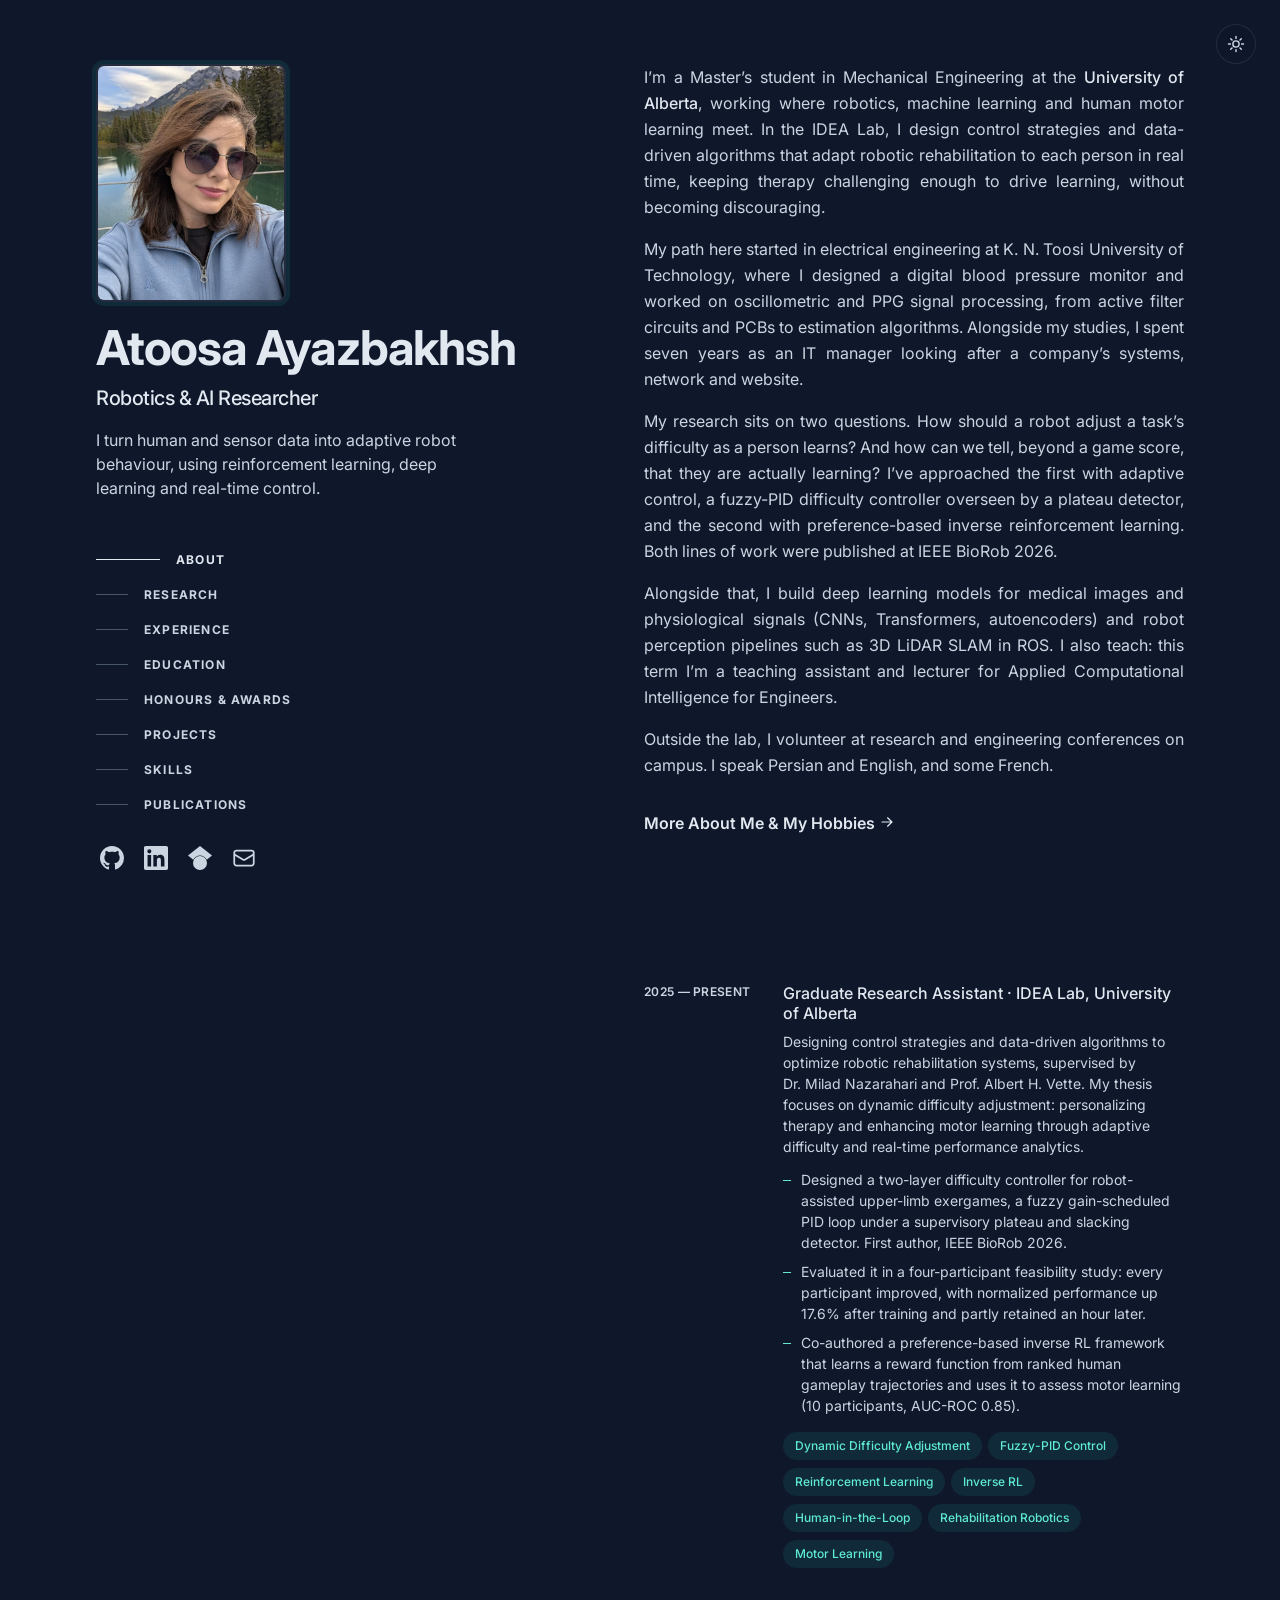
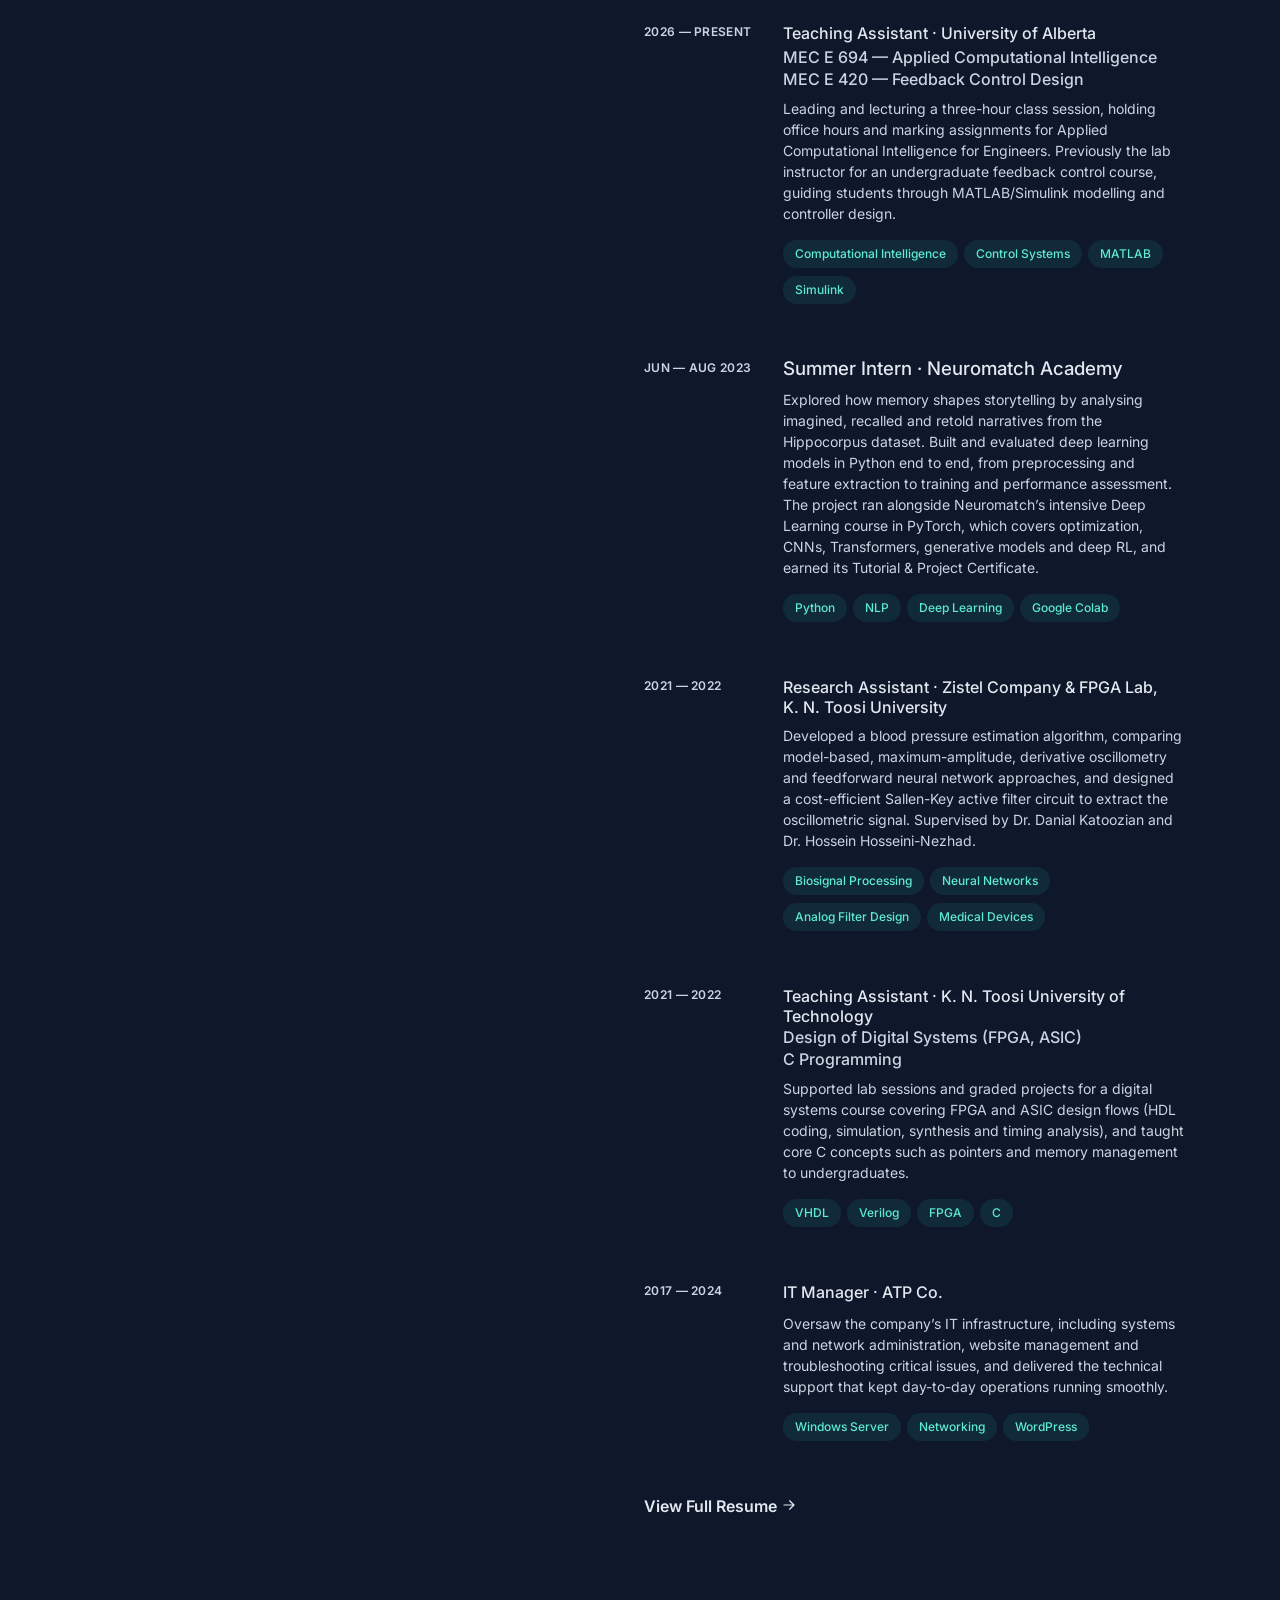
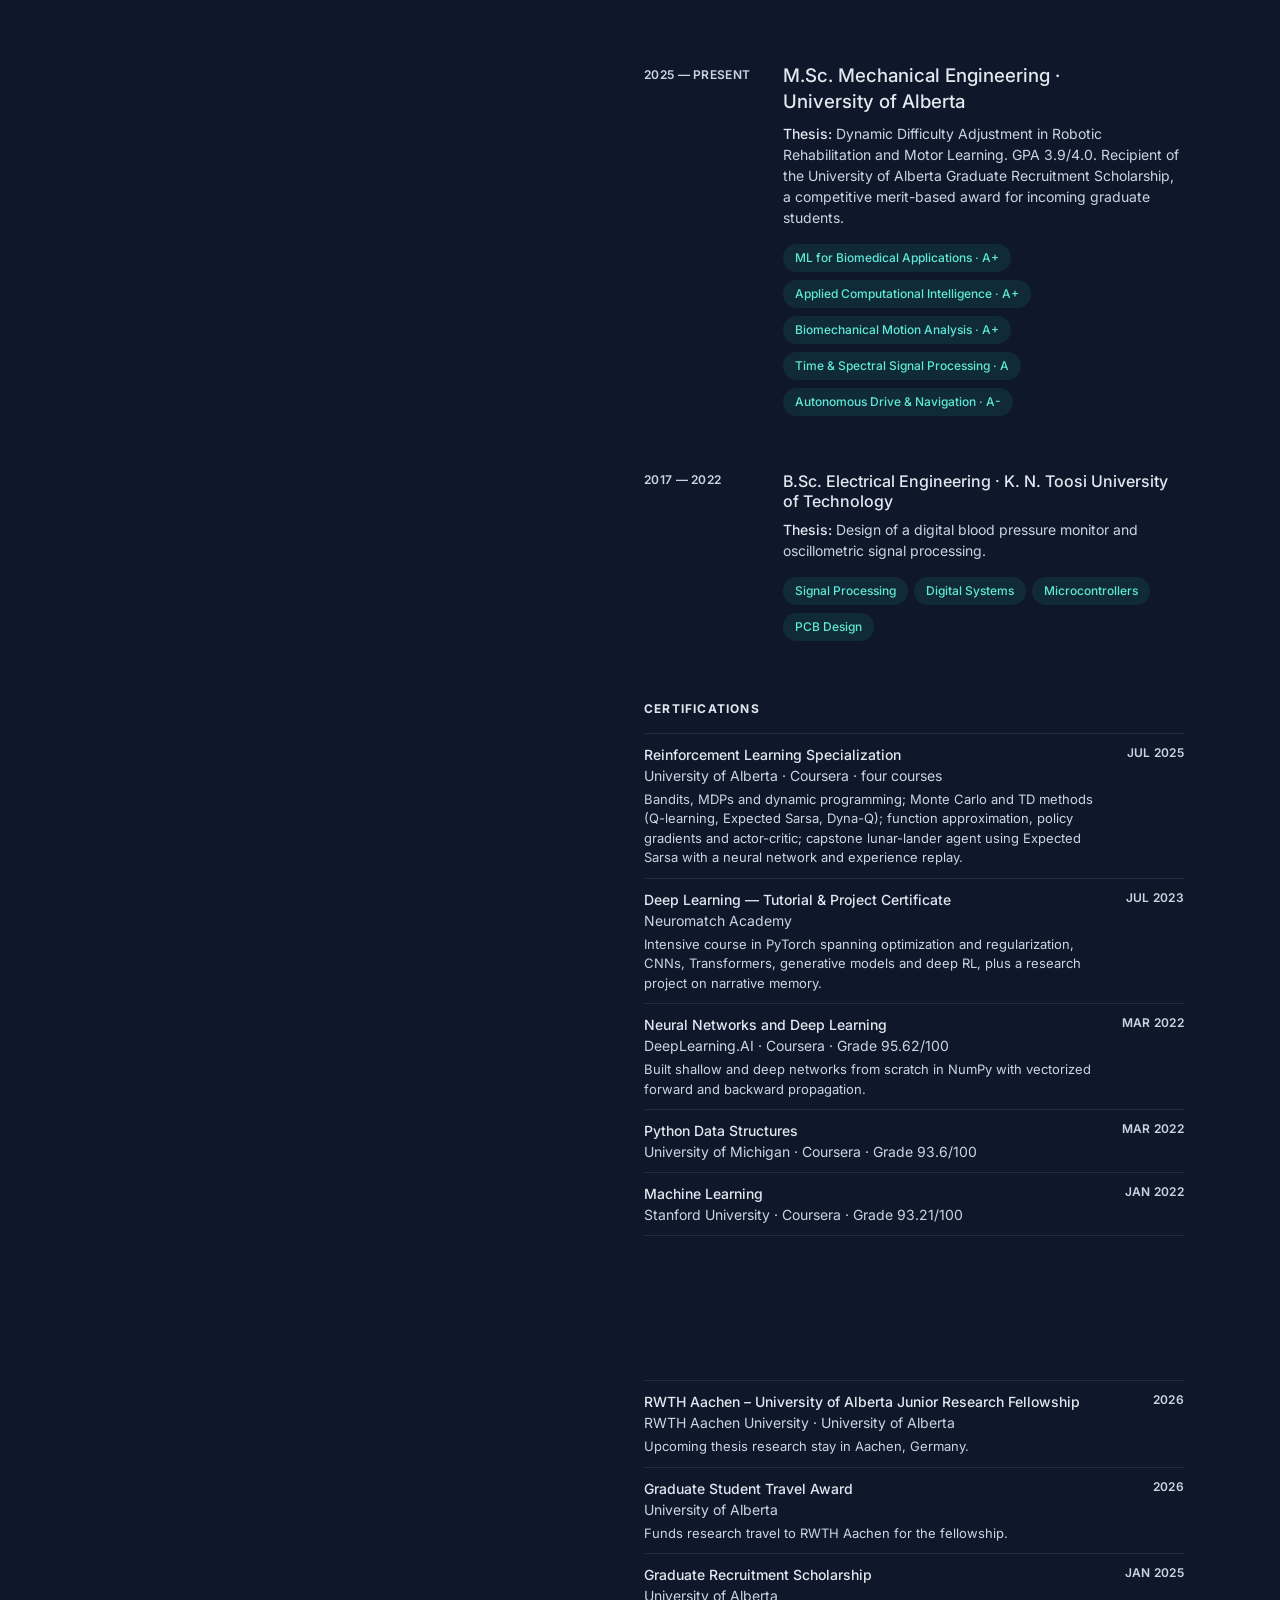
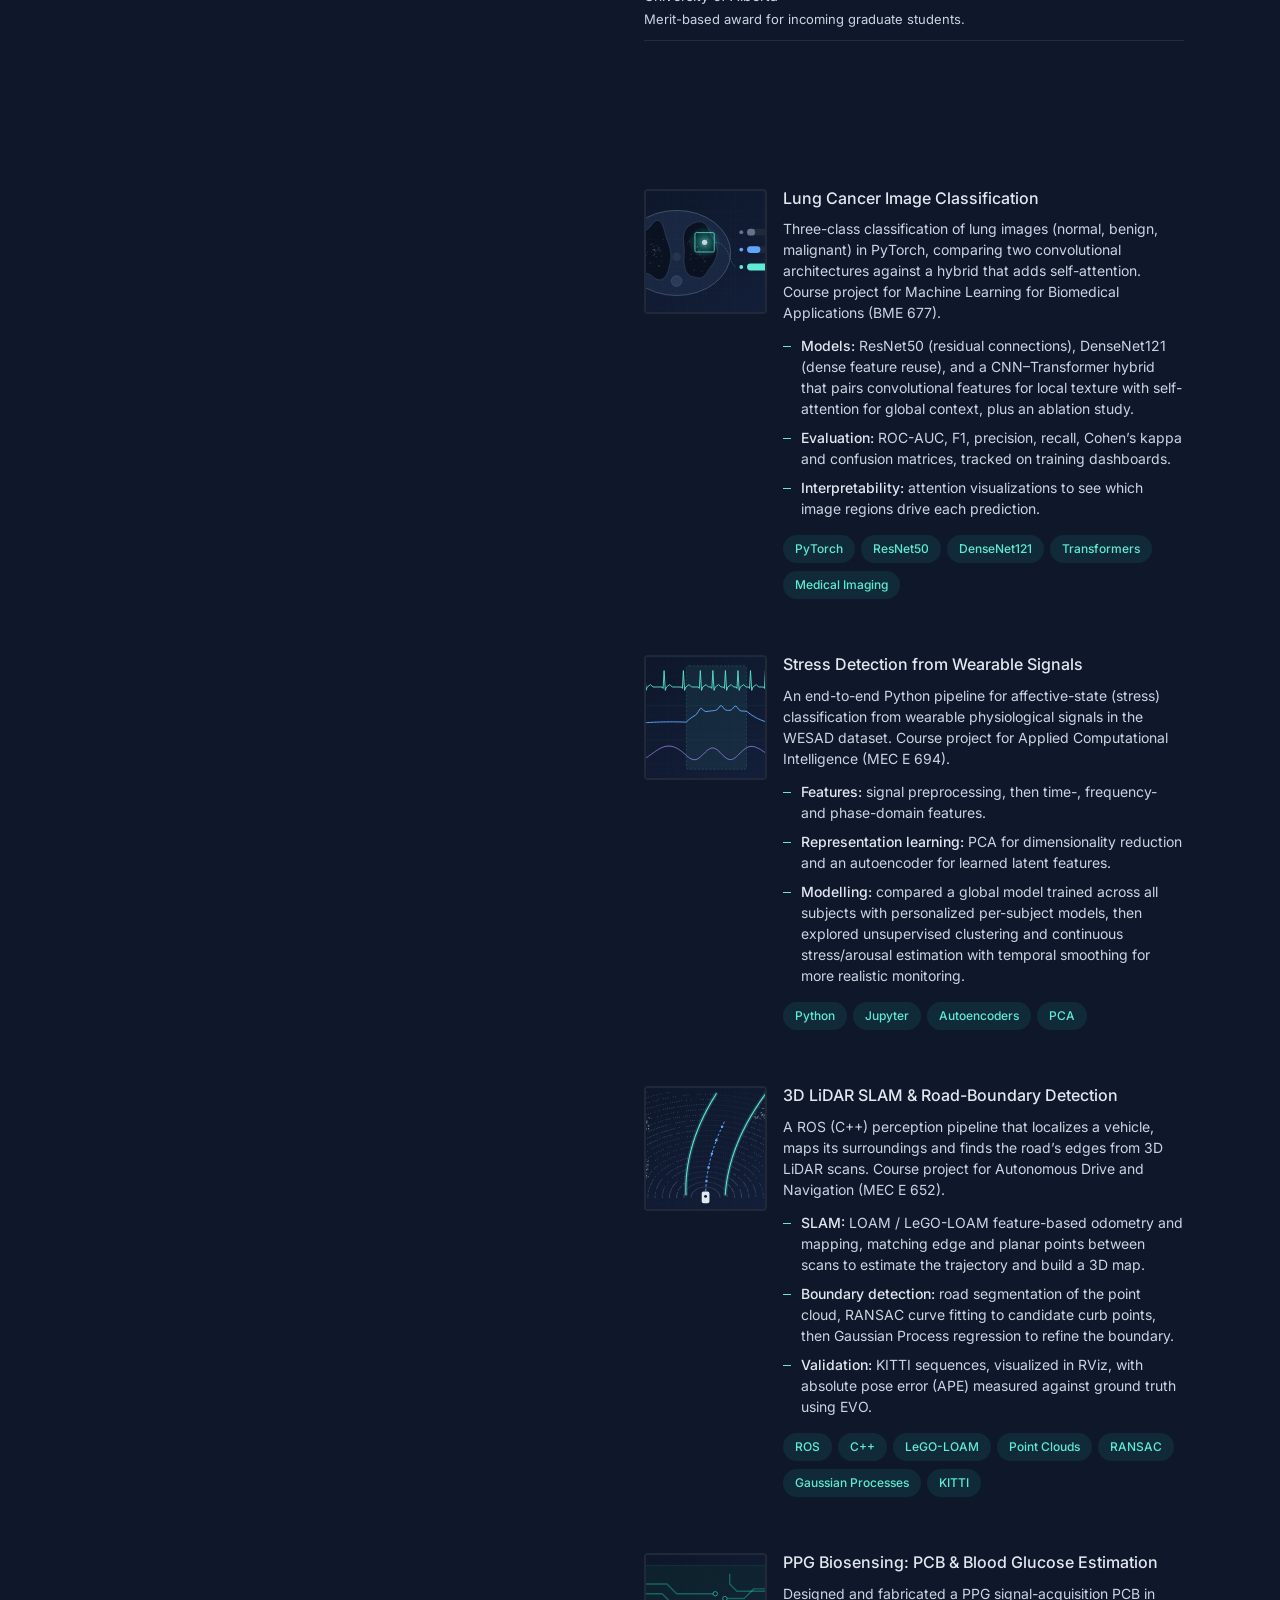
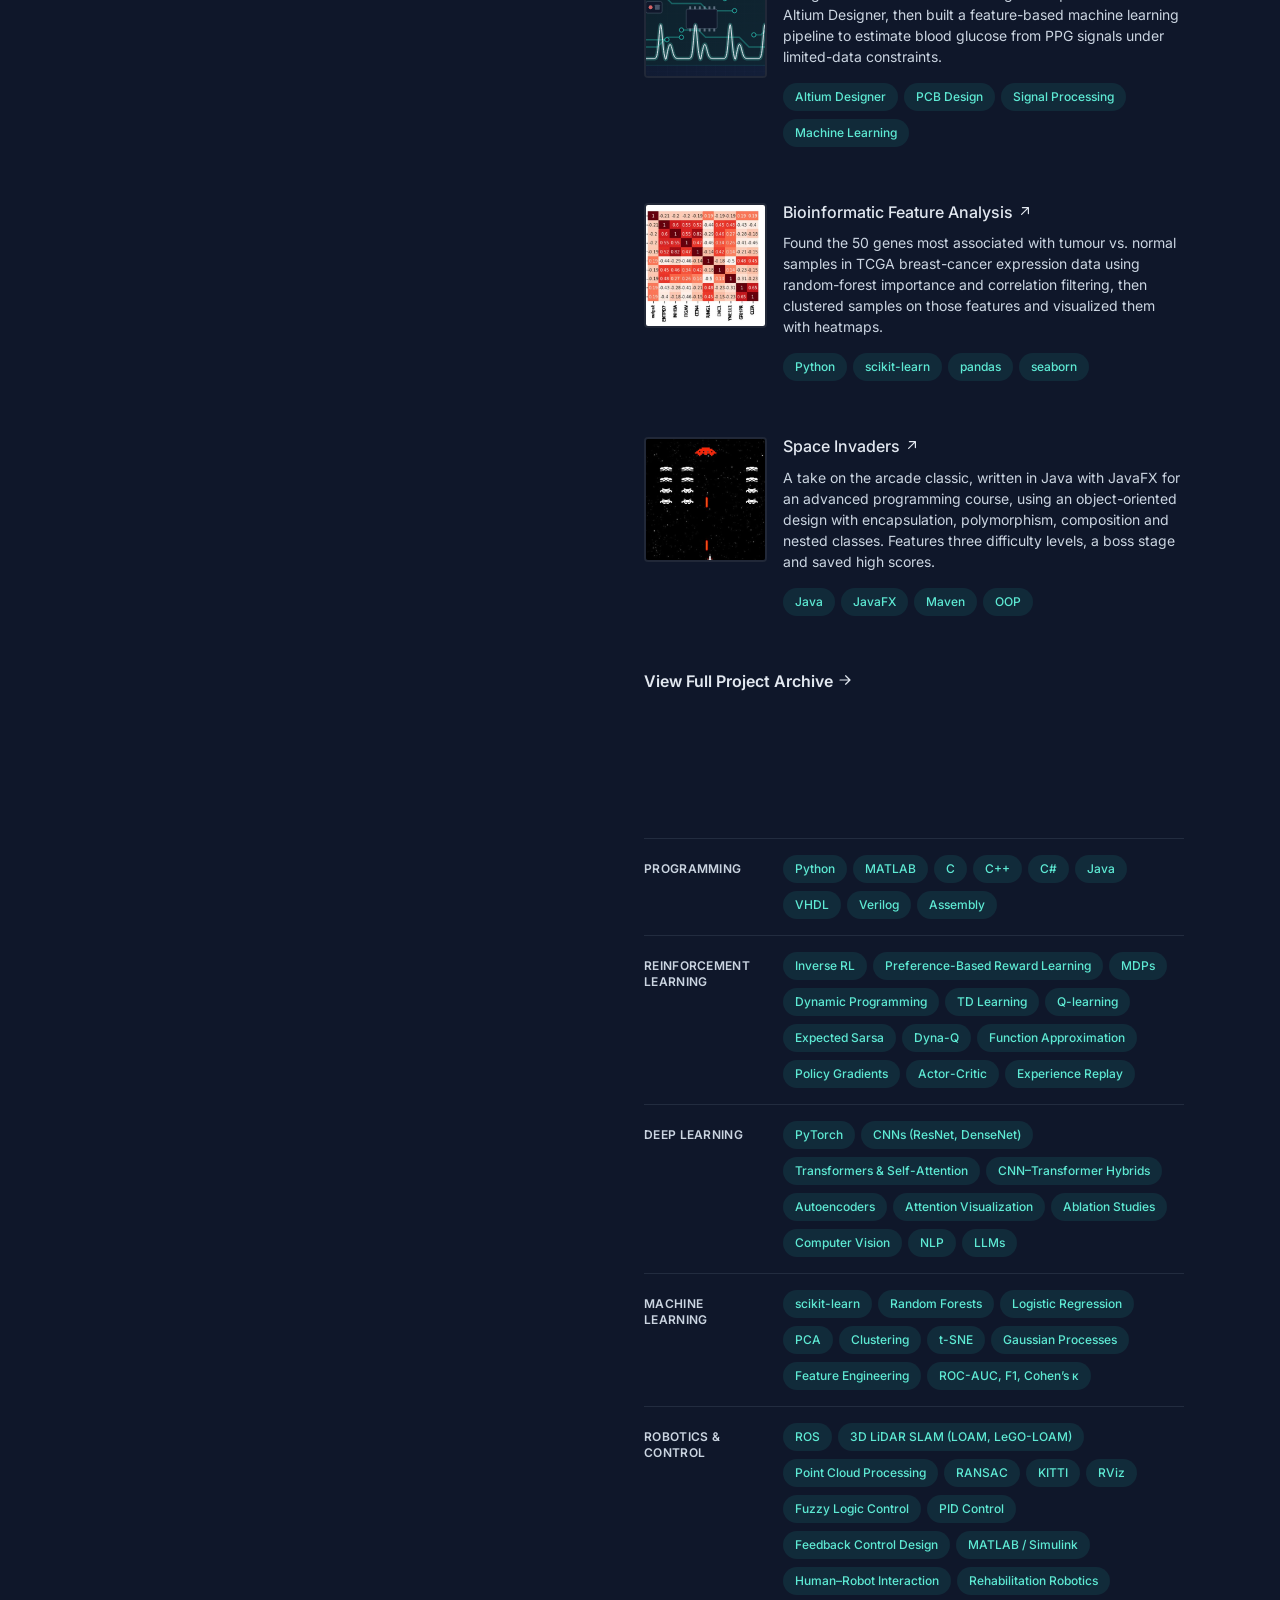
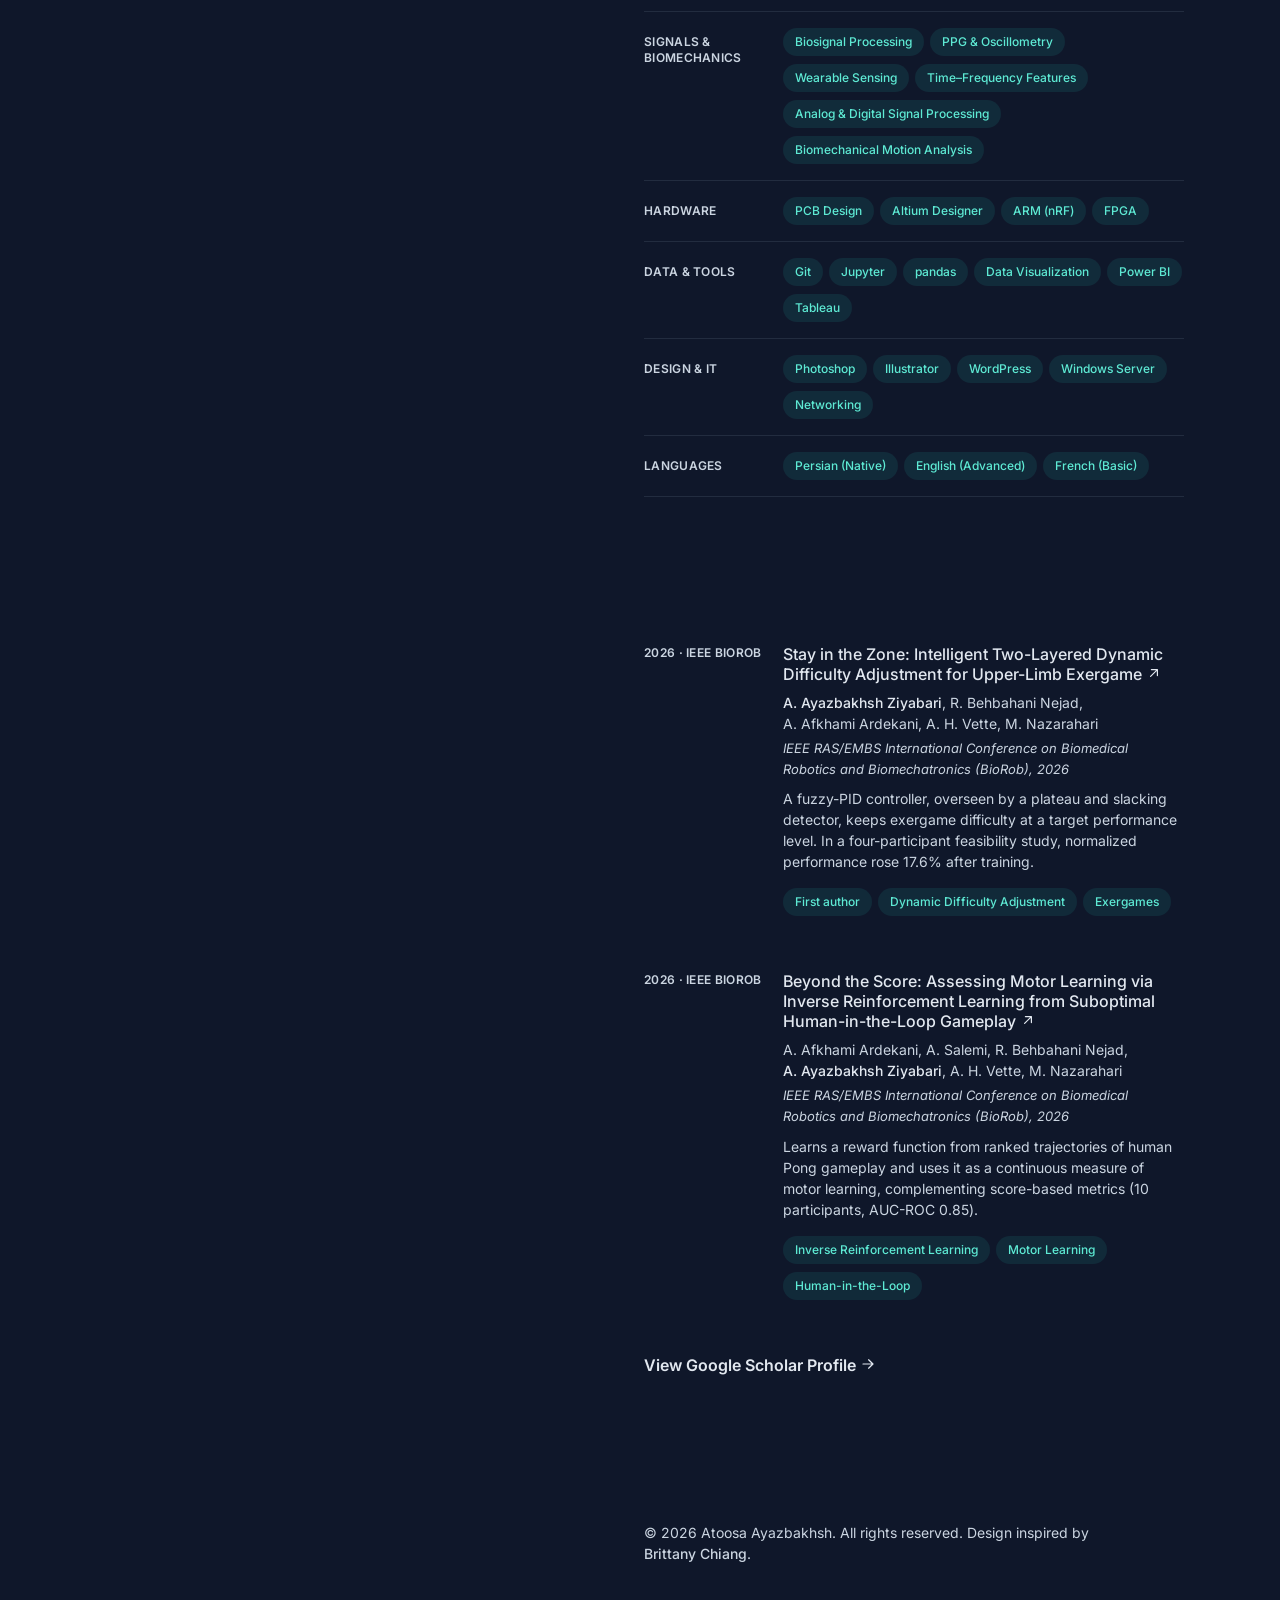
==== commit 601e45b5: "final website" ====
--- a/index.html
+++ b/index.html
@@ -42,6 +42,7 @@
               <li><a href="#research"><span class="nav-indicator"></span><span class="nav-text">Research</span></a></li>
               <li><a href="#experience"><span class="nav-indicator"></span><span class="nav-text">Experience</span></a></li>
               <li><a href="#education"><span class="nav-indicator"></span><span class="nav-text">Education</span></a></li>
+              <li><a href="#awards"><span class="nav-indicator"></span><span class="nav-text">Honours &amp; Awards</span></a></li>
               <li><a href="#projects"><span class="nav-indicator"></span><span class="nav-text">Projects</span></a></li>
               <li><a href="#skills"><span class="nav-indicator"></span><span class="nav-text">Skills</span></a></li>
               <li><a href="#publications"><span class="nav-indicator"></span><span class="nav-text">Publications</span></a></li>
@@ -174,7 +175,7 @@
                   <p class="card-text">
                     Leading and lecturing a three-hour class session, holding office hours and marking assignments for
                     Applied Computational Intelligence for Engineers. Previously the lab instructor for an undergraduate
-                    feedback control course with Prof.&nbsp;Albert H.&nbsp;Vette, guiding students through MATLAB/Simulink modelling
+                    feedback control course, guiding students through MATLAB/Simulink modelling
                     and controller design.
                   </p>
                   <ul class="pills" aria-label="Topics">
@@ -287,7 +288,7 @@
 
           <div class="more-wrap">
             <a class="more" href="assets/Atoosa_Ayazbakhsh_Ziyabari_Resume.pdf" target="_blank" rel="noreferrer noopener" aria-label="View Full Résumé (opens in a new tab)">
-              <span><span class="u">View Full </span><span class="nowrap"><span class="u">Résumé</span><svg class="arrow" viewBox="0 0 20 20" fill="currentColor" aria-hidden="true"><path fill-rule="evenodd" d="M3 10a.75.75 0 0 1 .75-.75h10.638L10.23 5.29a.75.75 0 1 1 1.04-1.08l5.5 5.25a.75.75 0 0 1 0 1.08l-5.5 5.25a.75.75 0 1 1-1.04-1.08l4.158-3.96H3.75A.75.75 0 0 1 3 10Z" clip-rule="evenodd"/></svg></span></span>
+              <span><span class="u">View Full </span><span class="nowrap"><span class="u">Resume</span><svg class="arrow" viewBox="0 0 20 20" fill="currentColor" aria-hidden="true"><path fill-rule="evenodd" d="M3 10a.75.75 0 0 1 .75-.75h10.638L10.23 5.29a.75.75 0 1 1 1.04-1.08l5.5 5.25a.75.75 0 0 1 0 1.08l-5.5 5.25a.75.75 0 1 1-1.04-1.08l4.158-3.96H3.75A.75.75 0 0 1 3 10Z" clip-rule="evenodd"/></svg></span></span>
             </a>
           </div>
         </section>
@@ -349,6 +350,16 @@
             <li><span class="c-name">Neural Networks and Deep Learning<span class="c-org">DeepLearning.AI · Coursera · Grade 95.62/100</span><span class="c-detail">Built shallow and deep networks from scratch in NumPy with vectorized forward and backward propagation.</span></span><span class="c-date">Mar 2022</span></li>
             <li><span class="c-name">Python Data Structures<span class="c-org">University of Michigan · Coursera · Grade 93.6/100</span></span><span class="c-date">Mar 2022</span></li>
             <li><span class="c-name">Machine Learning<span class="c-org">Stanford University · Coursera · Grade 93.21/100</span></span><span class="c-date">Jan 2022</span></li>
+          </ul>
+        </section>
+
+        <!-- Honours & Awards -->
+        <section id="awards" class="section" aria-label="Honours and awards">
+          <div class="section-head"><h2>Honours &amp; Awards</h2></div>
+          <ul class="certs">
+            <li><span class="c-name">RWTH Aachen – University of Alberta Junior Research Fellowship<span class="c-org">RWTH Aachen University · University of Alberta</span><span class="c-detail">Upcoming thesis research stay in Aachen, Germany.</span></span><span class="c-date">2026</span></li>
+            <li><span class="c-name">Graduate Student Travel Award<span class="c-org">University of Alberta</span><span class="c-detail">Funds research travel to RWTH Aachen for the fellowship.</span></span><span class="c-date">2026</span></li>
+            <li><span class="c-name">Graduate Recruitment Scholarship<span class="c-org">University of Alberta</span><span class="c-detail">Merit-based award for incoming graduate students.</span></span><span class="c-date">Jan 2025</span></li>
           </ul>
         </section>
 
--- a/assets/css/style.css
+++ b/assets/css/style.css
@@ -121,7 +121,11 @@
 @media (min-width: 768px) { .page { padding: 5rem 3rem; } }
 @media (min-width: 1024px) {
   .page { padding: 0 6rem; }
-  .layout { display: flex; justify-content: space-between; gap: 1rem; }
+  .layout {
+    display: flex; justify-content: space-between; gap: 1rem;
+    /* Top padding shared by both columns; shrinks on short windows so the sticky sidebar fits */
+    --pad-y: clamp(1.5rem, 16vh - 5rem, 6rem);
+  }
 }
 
 /* ---------- Header (left column) ---------- */
@@ -129,8 +133,13 @@
   .header {
     position: sticky; top: 0;
     display: flex; flex-direction: column; justify-content: space-between;
-    width: 50%; max-height: 100vh; padding: 6rem 0;
+    width: 50%; max-height: 100vh; padding: var(--pad-y) 0;
+    /* Fallback for very short windows: let the sidebar scroll instead of clipping.
+       The side padding/negative margin keeps the avatar's ring from being cut off. */
+    overflow-y: auto; scrollbar-width: none;
+    margin-left: -0.5rem; padding-left: 0.5rem;
   }
+  .header::-webkit-scrollbar { display: none; }
 }
 
 .avatar {
@@ -140,6 +149,10 @@
   box-shadow: 0 0 0 4px var(--accent-bg);
 }
 @media (min-width: 640px) { .avatar { width: 14rem; } }
+/* Desktop sidebar is sticky at 100vh, so scale it with window height */
+@media (min-width: 1024px) {
+  .avatar { width: clamp(7rem, 30vh - 5rem, 14rem); margin-bottom: clamp(1rem, 2.5vh, 1.5rem); }
+}
 
 .name {
   font-size: 2.25rem; line-height: 2.5rem; font-weight: 700;
@@ -153,12 +166,12 @@
 }
 @media (min-width: 640px) { .role { font-size: 1.25rem; } }
 
-.tagline { margin-top: 1rem; max-width: 20rem; line-height: 1.5; }
+.tagline { margin-top: 1rem; max-width: 24rem; line-height: 1.5; }
 
 .nav { display: none; }
 @media (min-width: 1024px) { .nav { display: block; } }
-.nav ul { margin-top: 4rem; width: max-content; }
-.nav a { display: flex; align-items: center; padding: 0.75rem 0; }
+.nav ul { margin-top: clamp(1.5rem, 10vh - 3rem, 4rem); width: max-content; }
+.nav a { display: flex; align-items: center; padding: clamp(0.3125rem, 1.5vh - 0.25rem, 0.75rem) 0; }
 .nav-indicator {
   margin-right: 1rem; height: 1px; width: 2rem; background: var(--line);
   transition: all 0.15s cubic-bezier(0.4, 0, 0.2, 1);
@@ -174,6 +187,7 @@
 .nav a.active .nav-text { color: var(--bright); }
 
 .socials { display: flex; align-items: center; margin: 2rem 0 0 0.25rem; }
+@media (min-width: 1024px) { .socials { margin-top: clamp(1rem, 4vh - 0.75rem, 2rem); } }
 .socials li { margin-right: 1.25rem; flex-shrink: 0; font-size: 0.75rem; }
 .socials a { display: block; color: var(--text); transition: color 0.15s; }
 .socials a:hover, .socials a:focus-visible { color: var(--bright); }
@@ -181,7 +195,7 @@
 
 /* ---------- Main (right column) ---------- */
 .main { padding-top: 6rem; }
-@media (min-width: 1024px) { .main { width: 50%; padding: 6rem 0; } }
+@media (min-width: 1024px) { .main { width: 50%; padding: var(--pad-y) 0 6rem; } }
 
 .section { margin-bottom: 4rem; scroll-margin-top: 4rem; }
 @media (min-width: 768px) { .section { margin-bottom: 6rem; } }
@@ -527,5 +541,6 @@
 @media (min-width: 1024px) { .hello { margin-top: 7rem; } }
 .hello h2 { font-size: 1.5rem; line-height: 1.25; font-weight: 700; letter-spacing: -0.025em; color: var(--bright); }
 .hello p { max-width: 32rem; margin-top: 0.5rem; }
+.hello .socials { margin-top: 1.25rem; }
 .hello .more { margin-top: 1.5rem; flex-shrink: 0; color: var(--accent); }
 @media (min-width: 768px) { .hello .more { margin-top: 0; } }
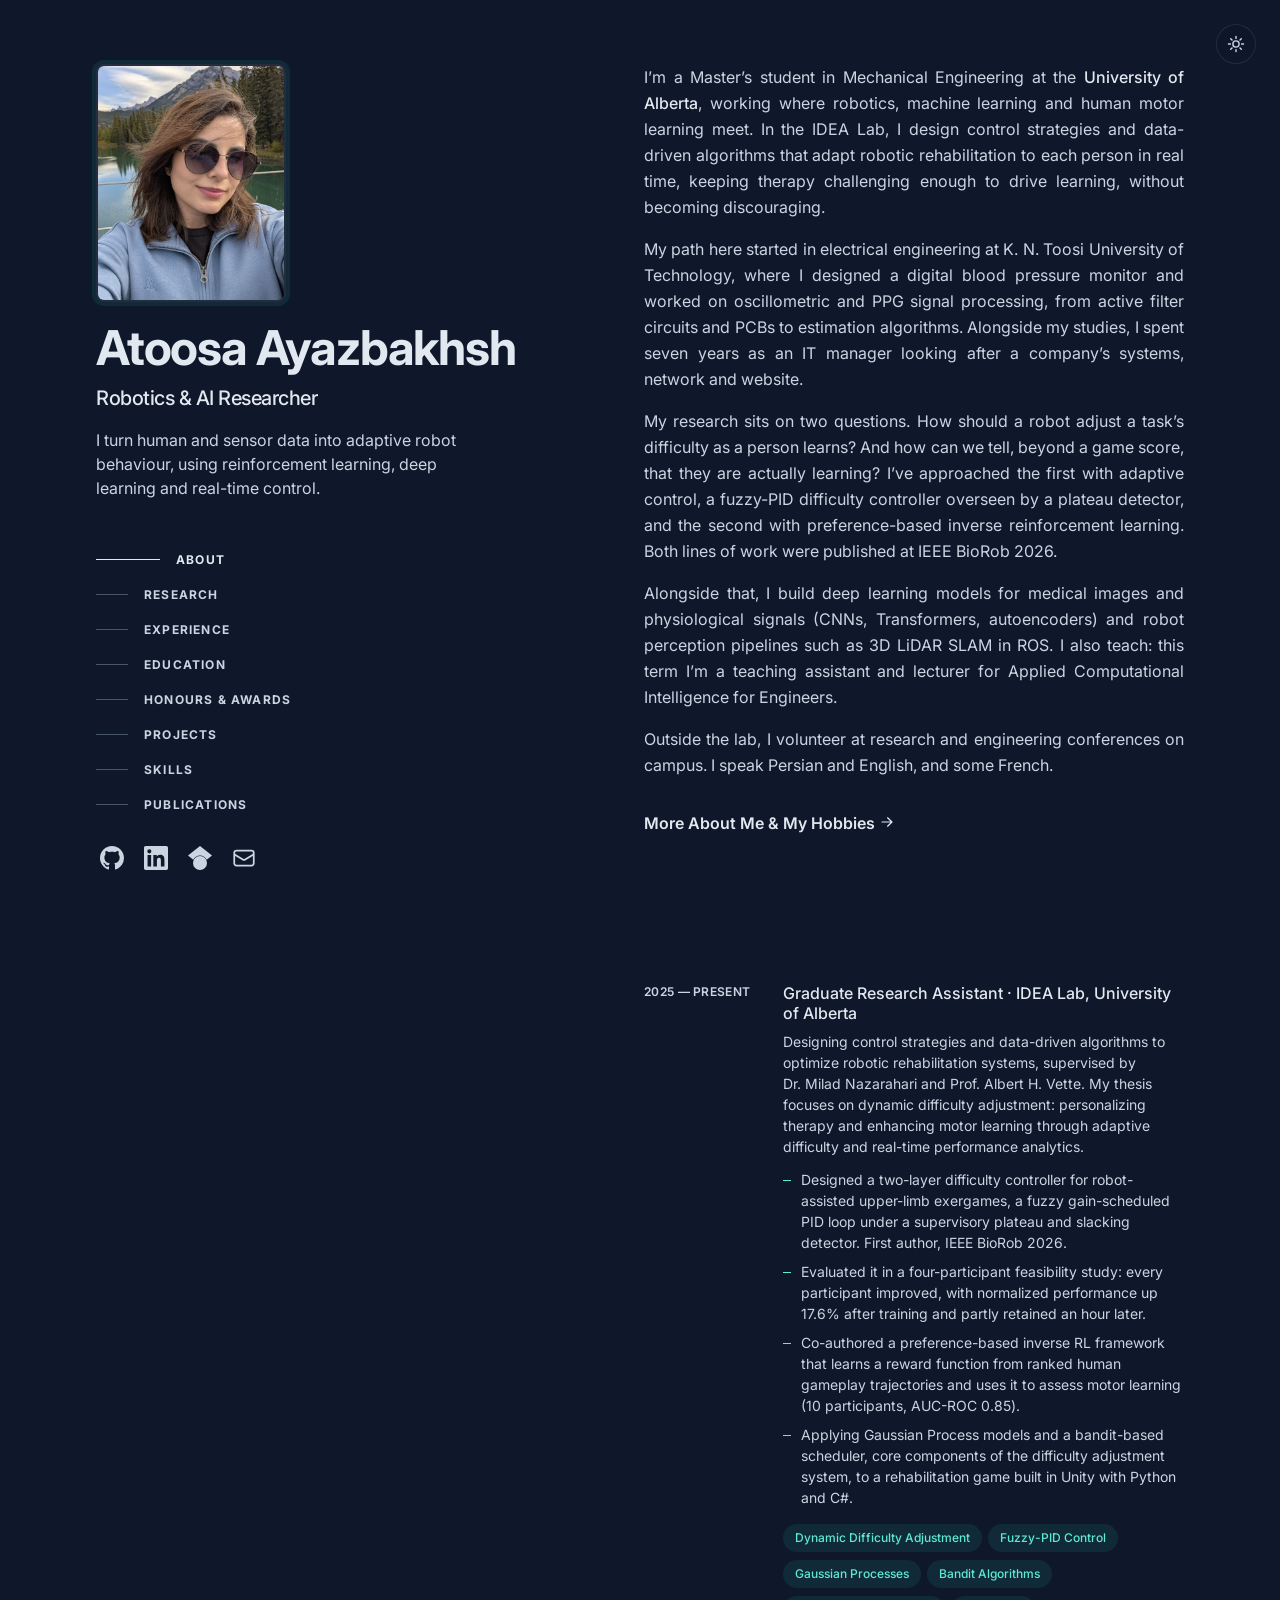
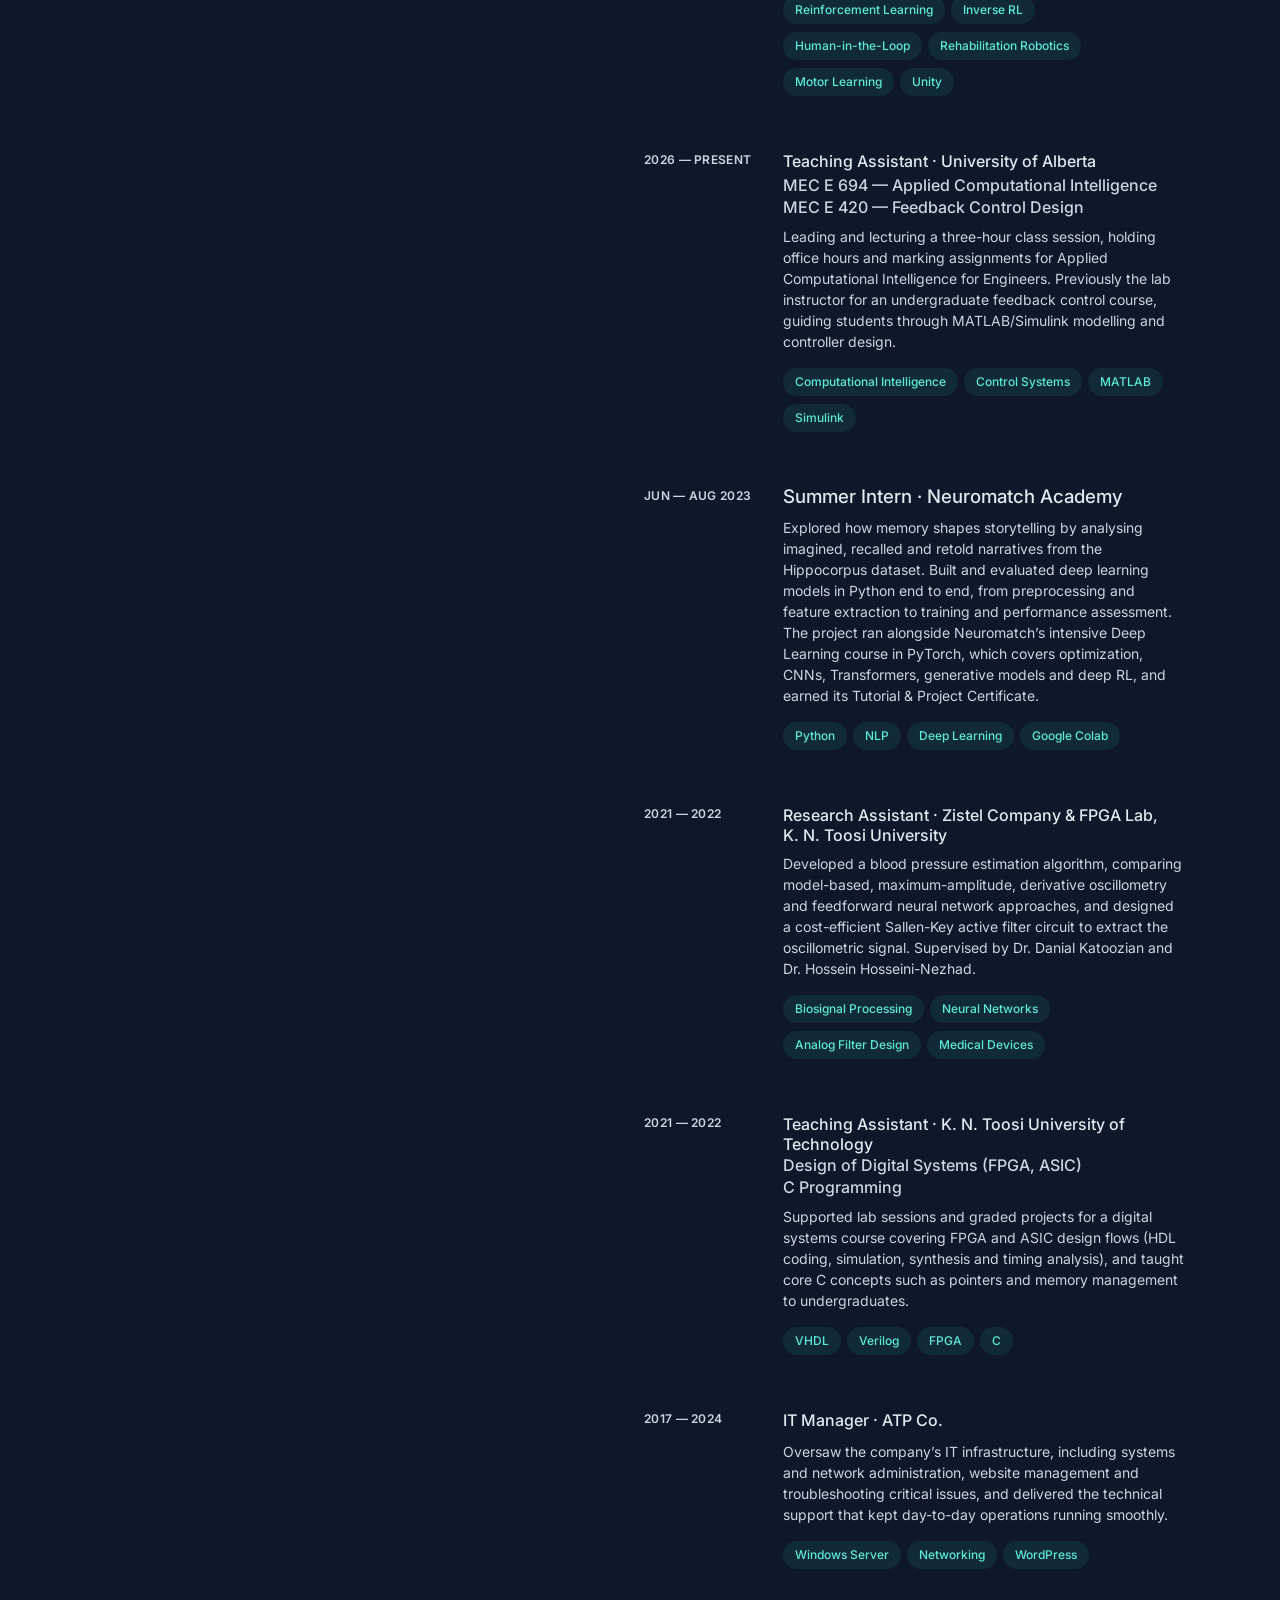
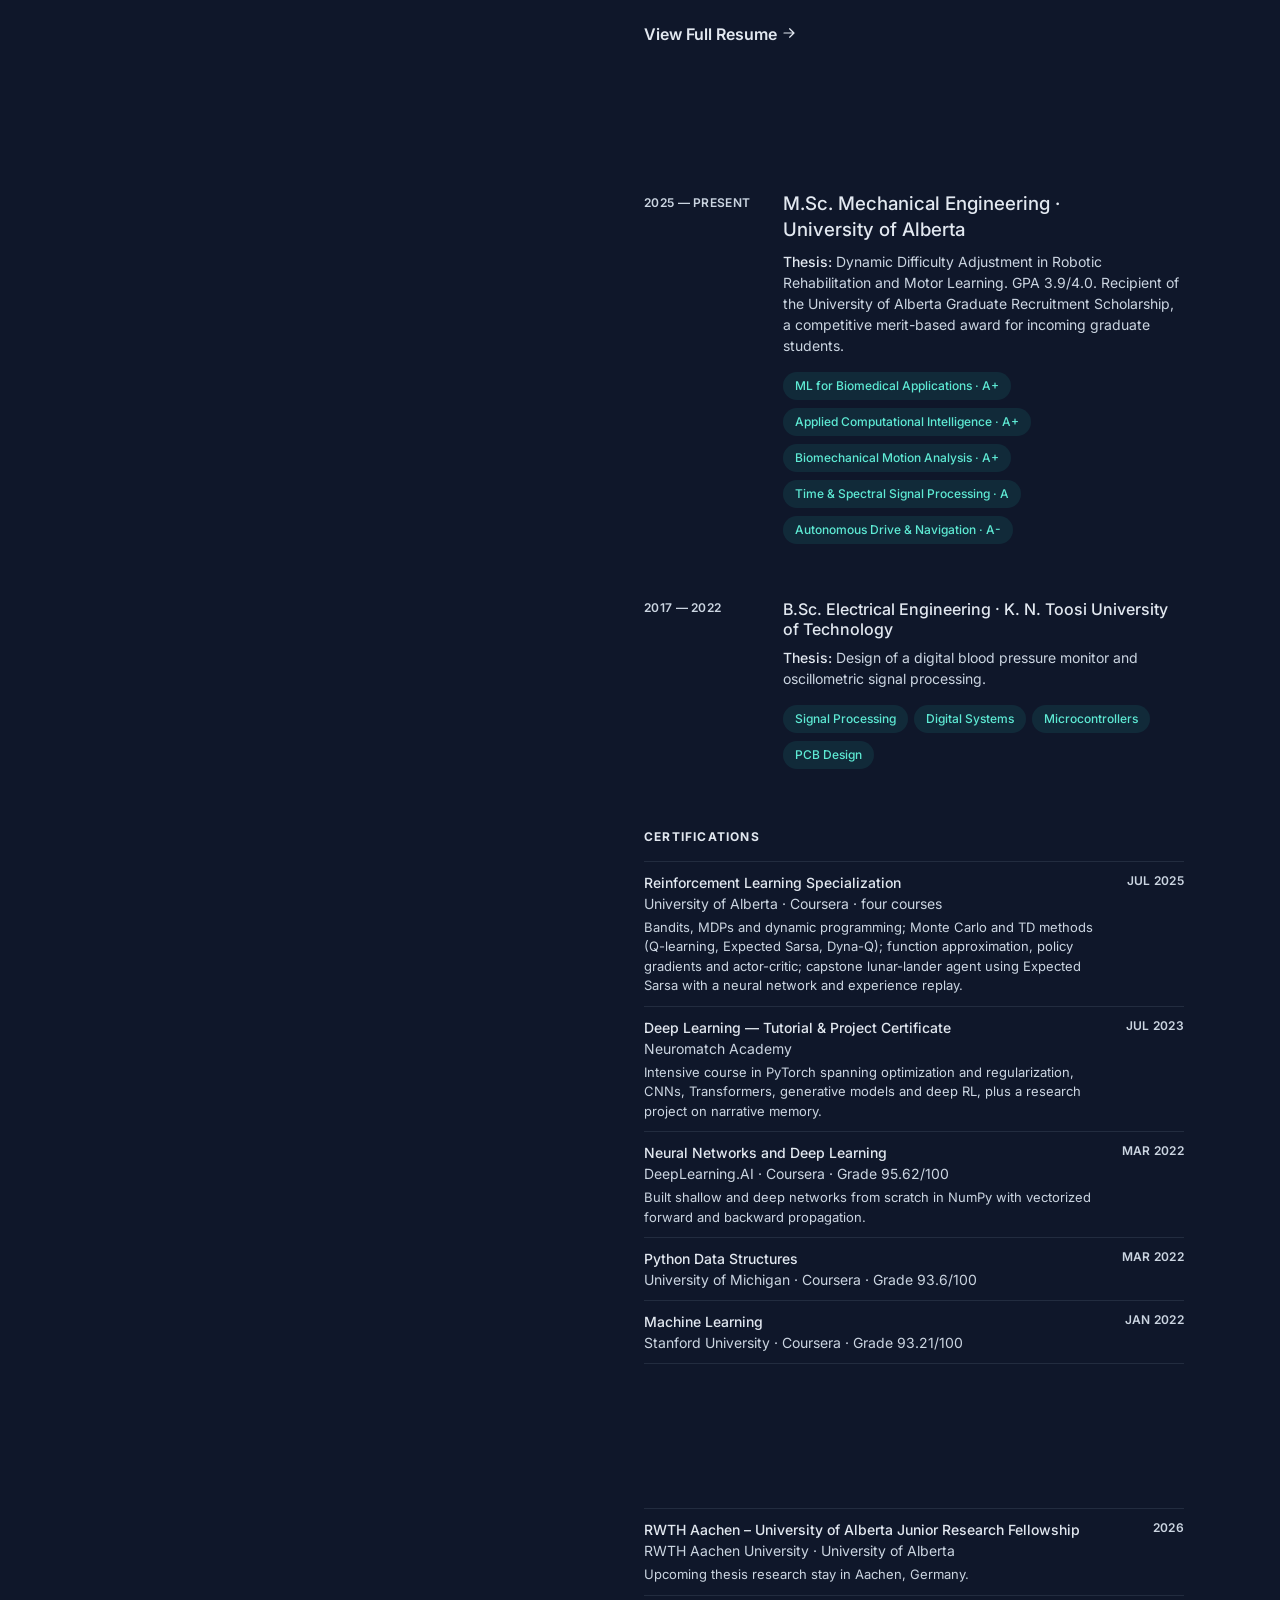
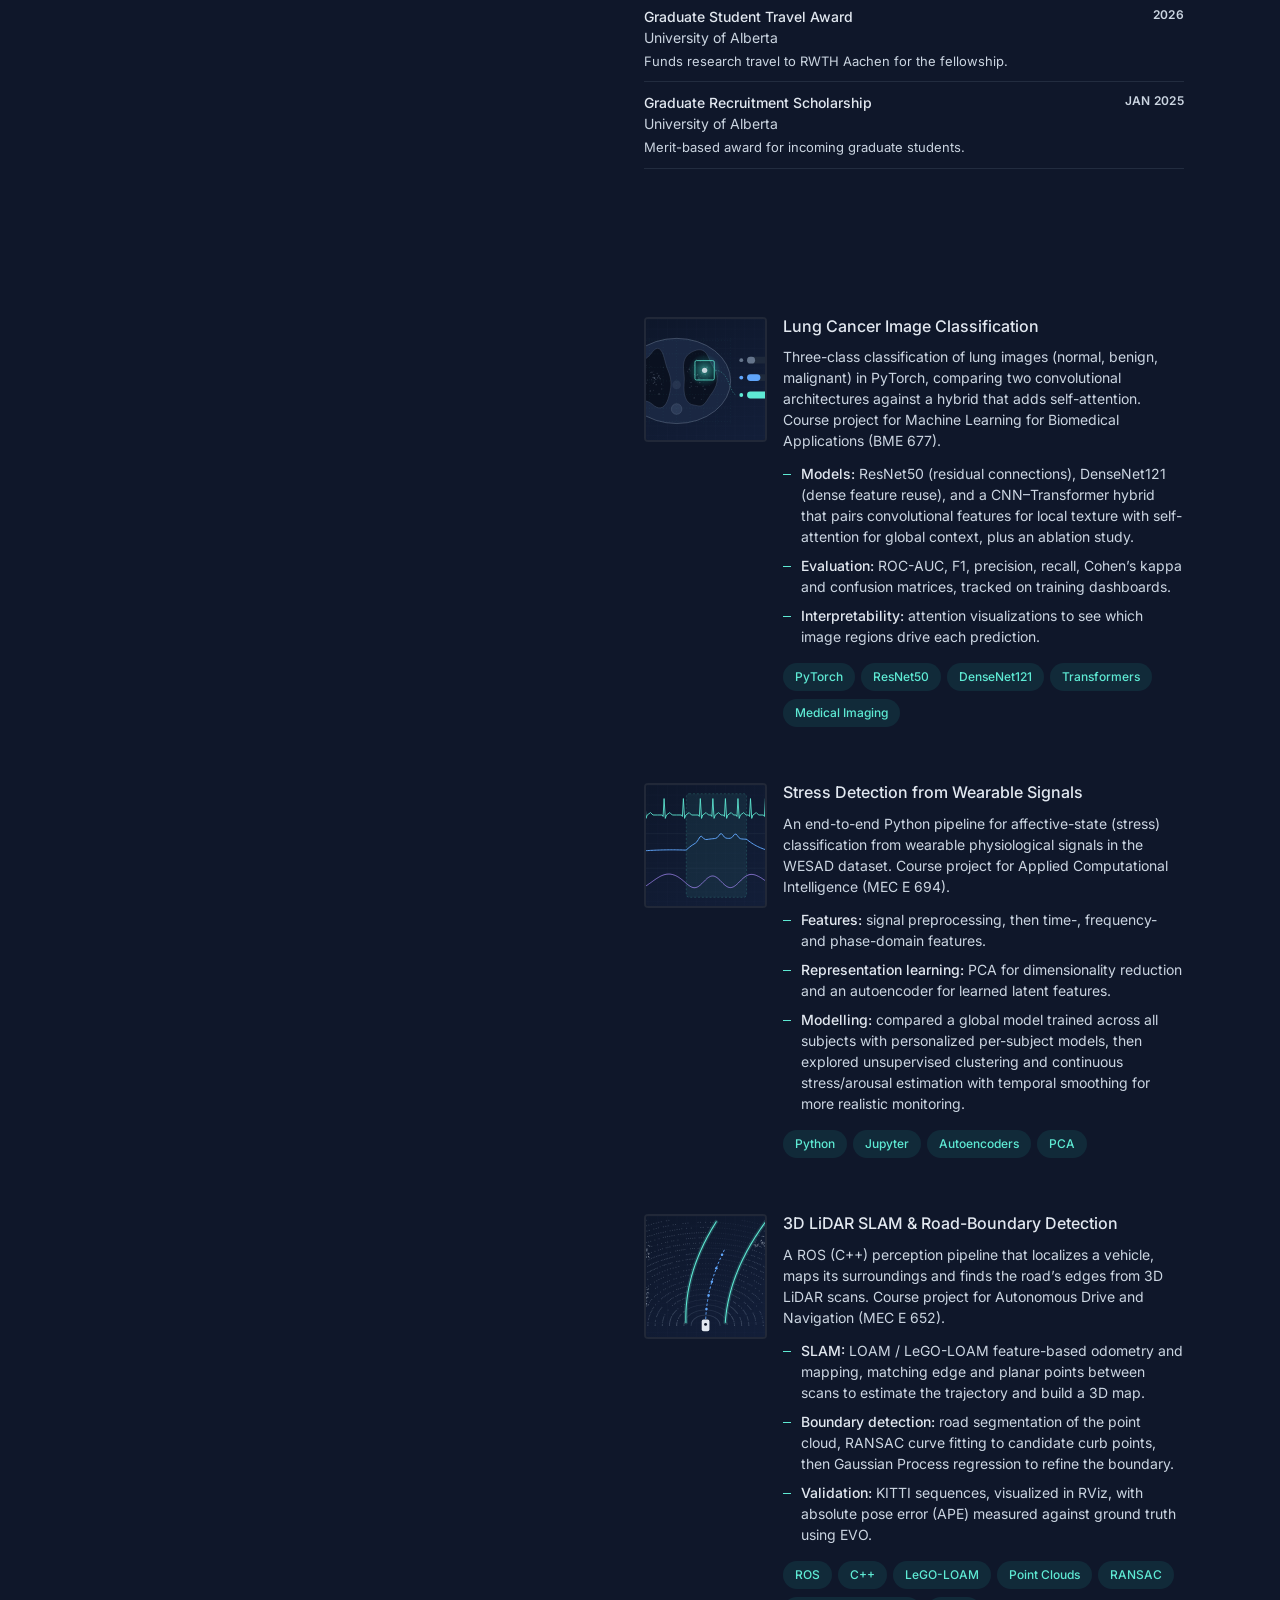
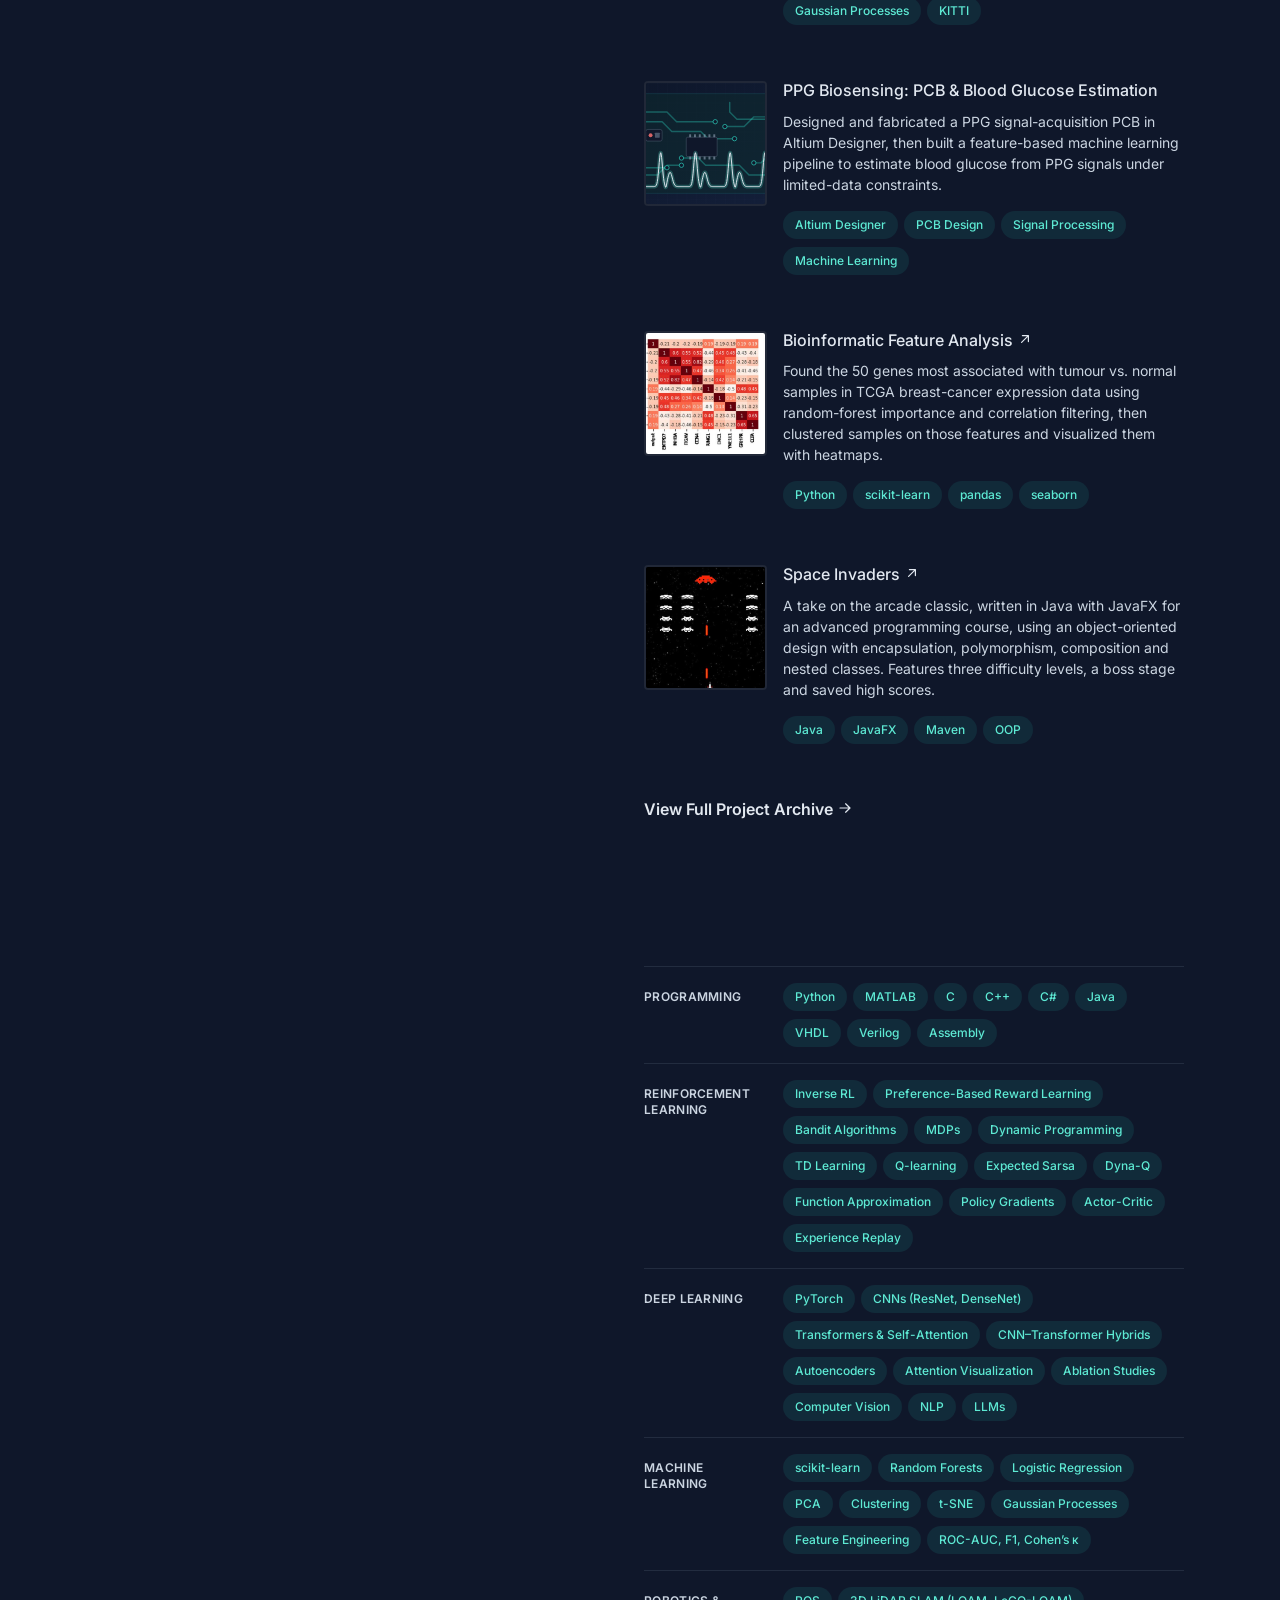
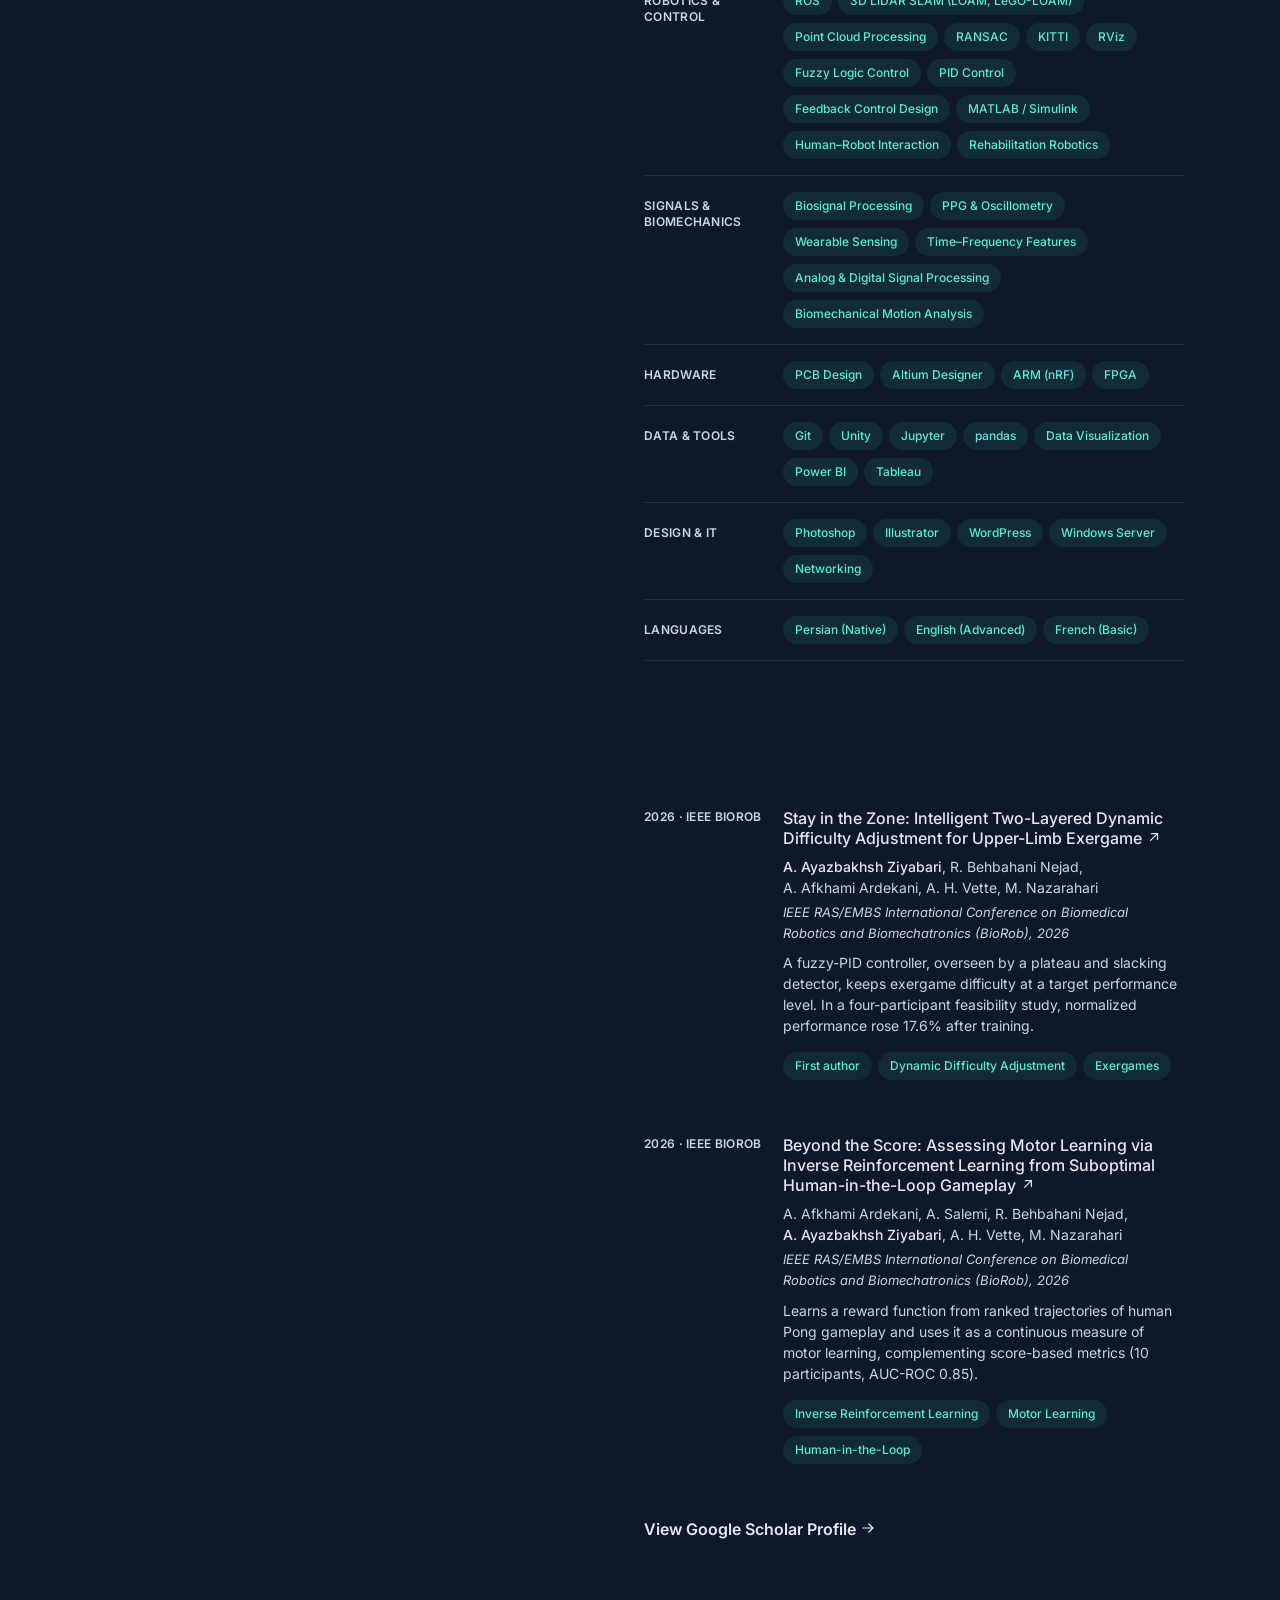
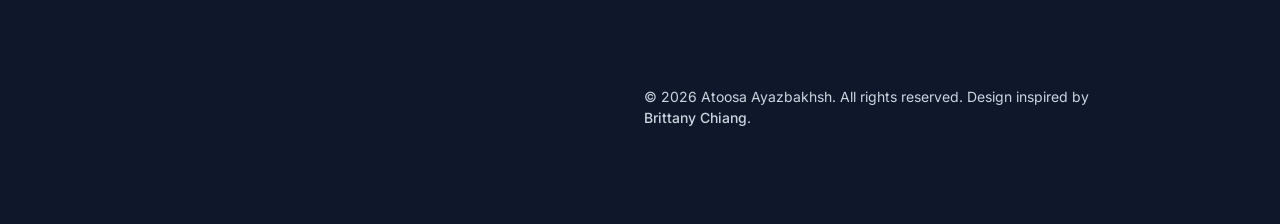
==== commit 067cc8e8: "ra details update" ====
--- a/index.html
+++ b/index.html
@@ -148,15 +148,20 @@
                     <li>Co-authored a preference-based inverse RL framework that learns a reward function from ranked
                       human gameplay trajectories and uses it to assess motor learning (10 participants,
                       <span class="nowrap">AUC-ROC&nbsp;0.85</span>).</li>
+                    <li>Applying Gaussian Process models and a bandit-based scheduler, core components of the difficulty
+                      adjustment system, to a rehabilitation game built in Unity with Python and C#.</li>
                   </ul>
                   <ul class="pills" aria-label="Topics">
                     <li><div class="pill">Dynamic Difficulty Adjustment</div></li>
                     <li><div class="pill">Fuzzy-PID Control</div></li>
+                    <li><div class="pill">Gaussian Processes</div></li>
+                    <li><div class="pill">Bandit Algorithms</div></li>
                     <li><div class="pill">Reinforcement Learning</div></li>
                     <li><div class="pill">Inverse RL</div></li>
                     <li><div class="pill">Human-in-the-Loop</div></li>
                     <li><div class="pill">Rehabilitation Robotics</div></li>
                     <li><div class="pill">Motor Learning</div></li>
+                    <li><div class="pill">Unity</div></li>
                   </ul>
                 </div>
               </div>
@@ -566,6 +571,7 @@
                 <ul class="pills">
                   <li><div class="pill">Inverse RL</div></li>
                   <li><div class="pill">Preference-Based Reward Learning</div></li>
+                  <li><div class="pill">Bandit Algorithms</div></li>
                   <li><div class="pill">MDPs</div></li>
                   <li><div class="pill">Dynamic Programming</div></li>
                   <li><div class="pill">TD Learning</div></li>
@@ -660,6 +666,7 @@
               <dd>
                 <ul class="pills">
                   <li><div class="pill">Git</div></li>
+                  <li><div class="pill">Unity</div></li>
                   <li><div class="pill">Jupyter</div></li>
                   <li><div class="pill">pandas</div></li>
                   <li><div class="pill">Data Visualization</div></li>
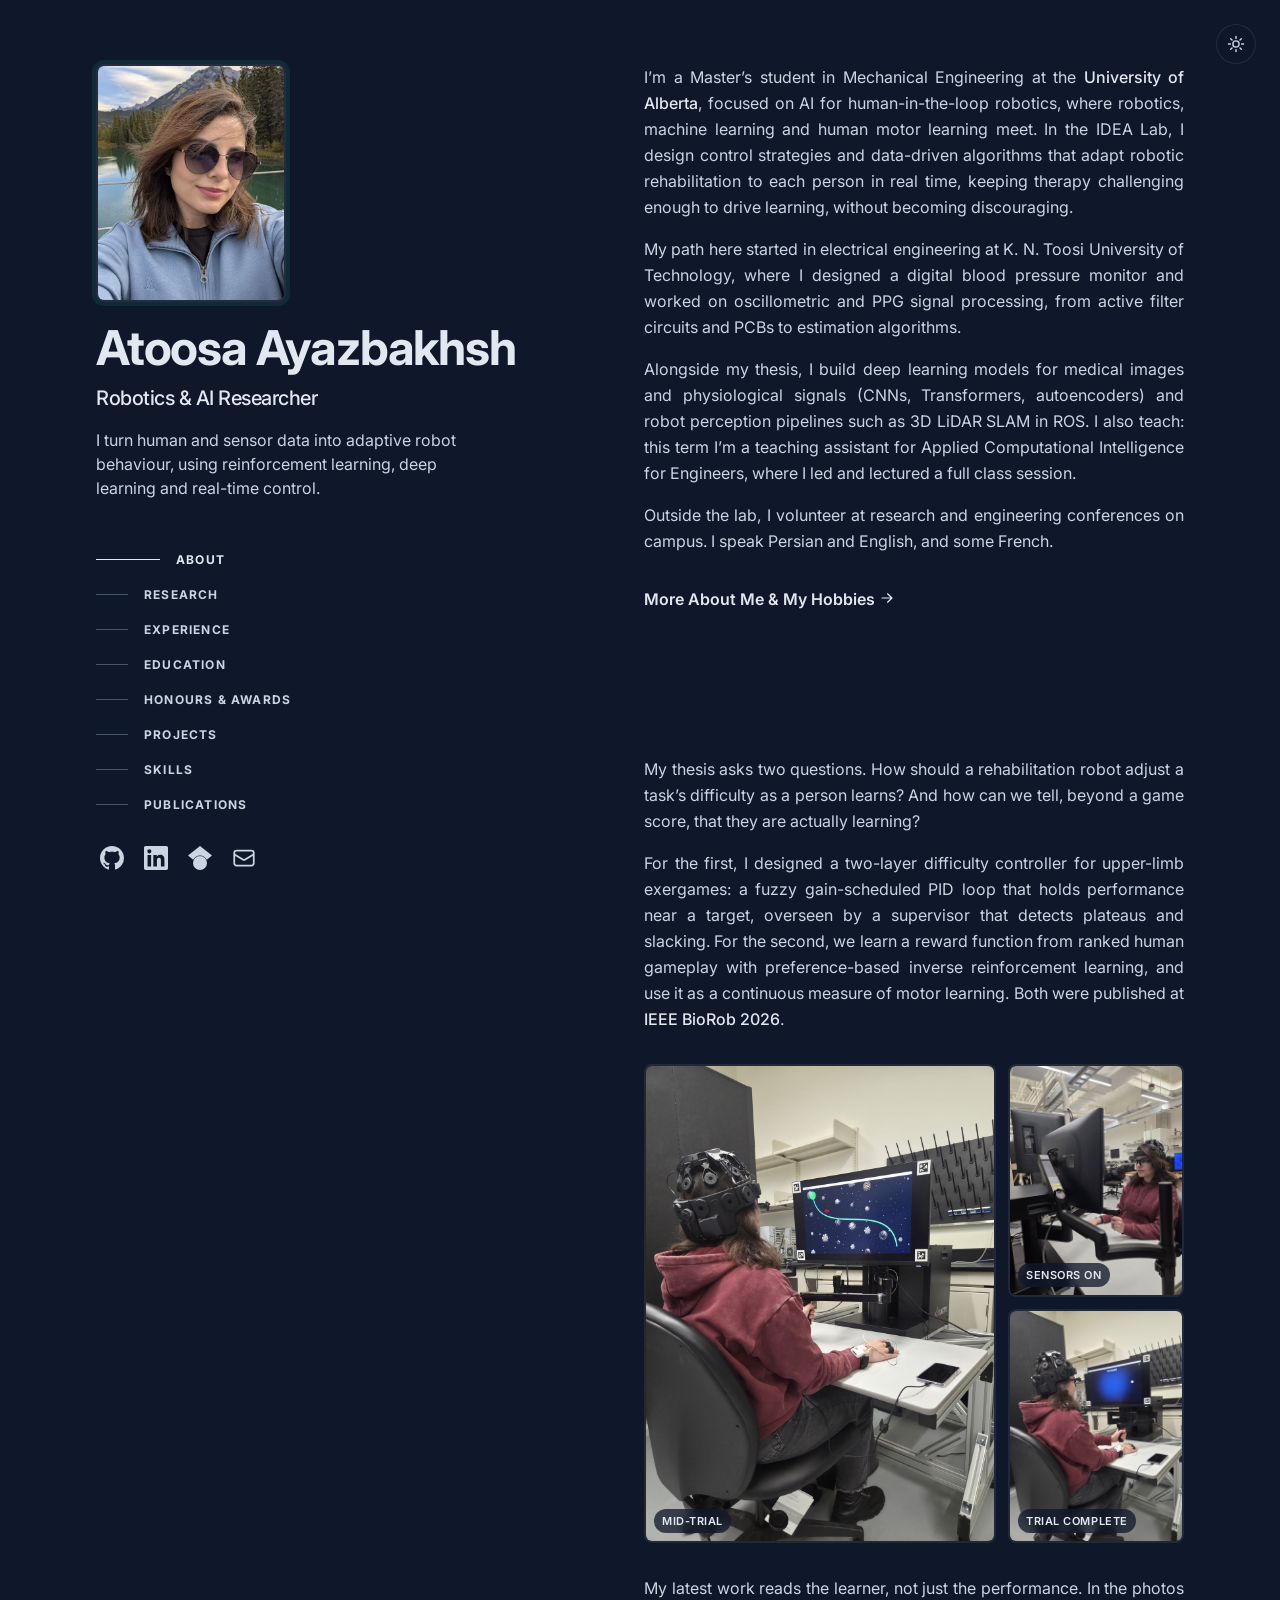
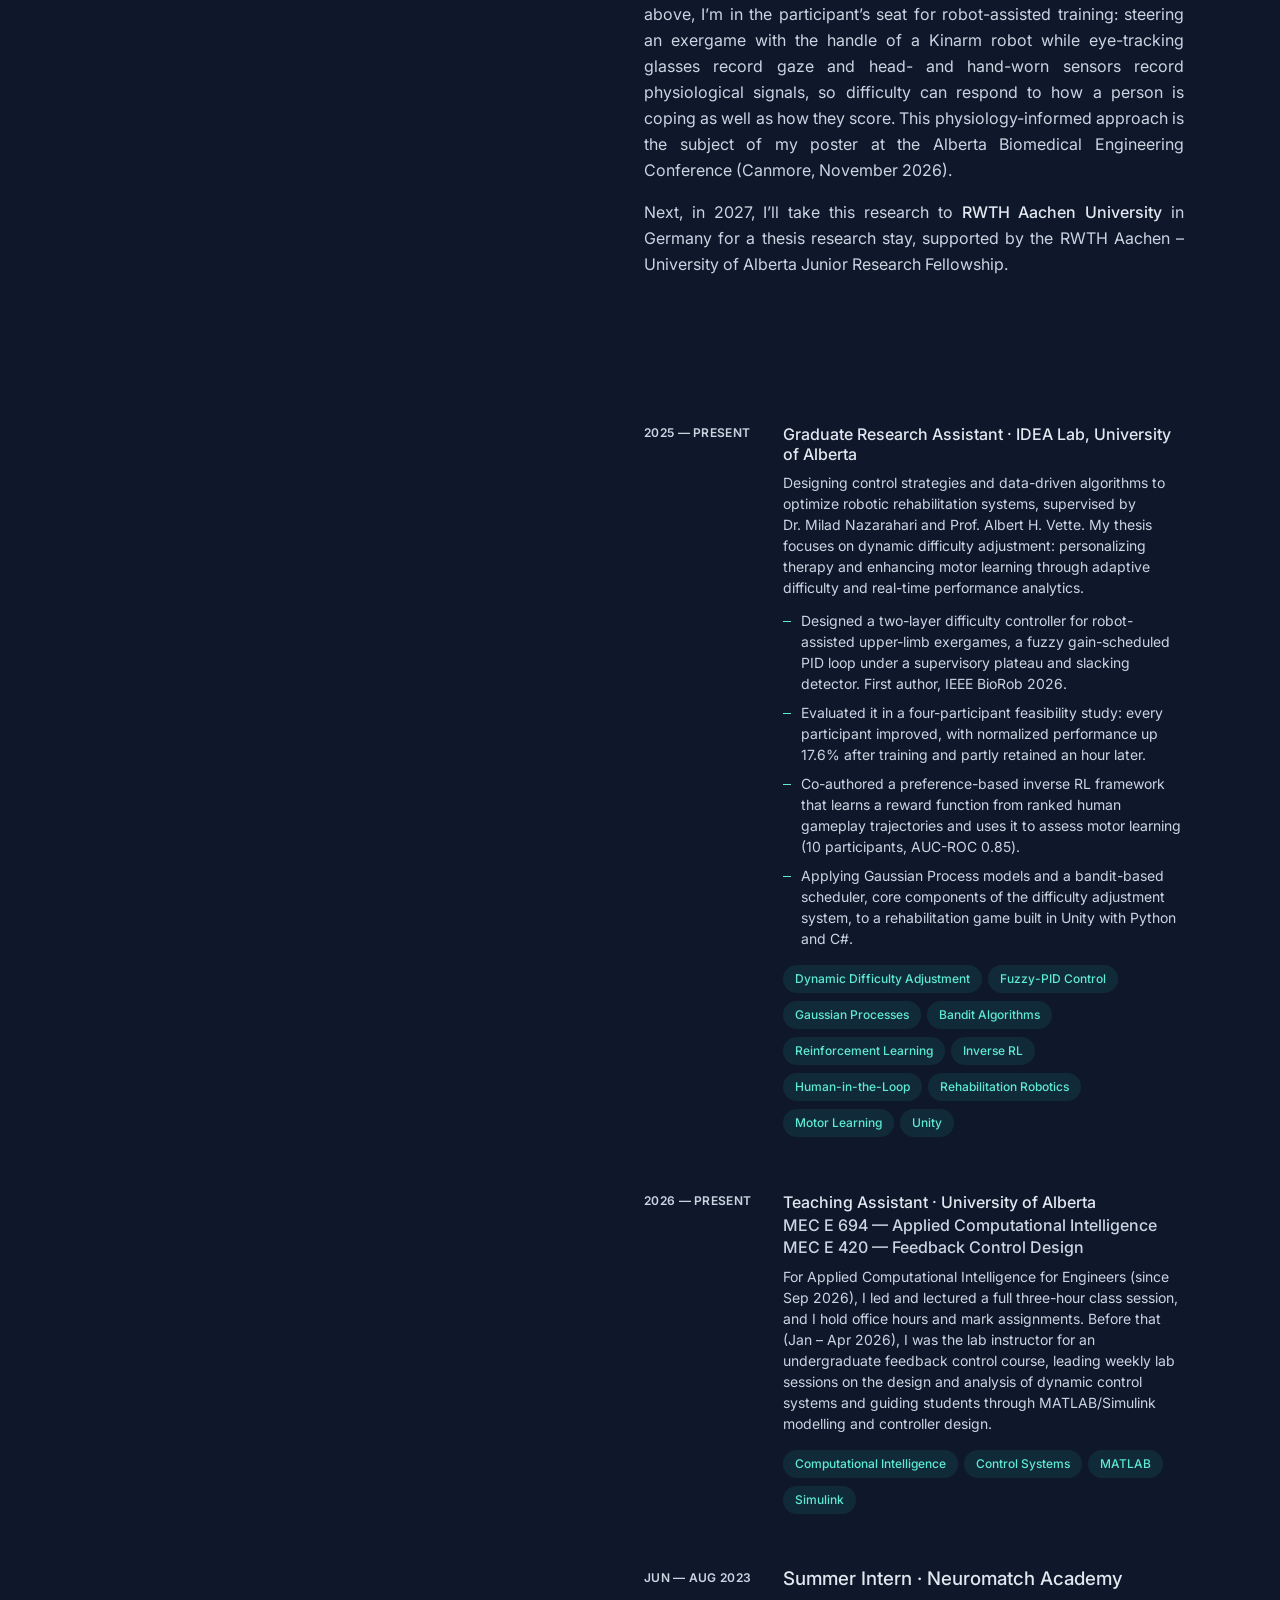
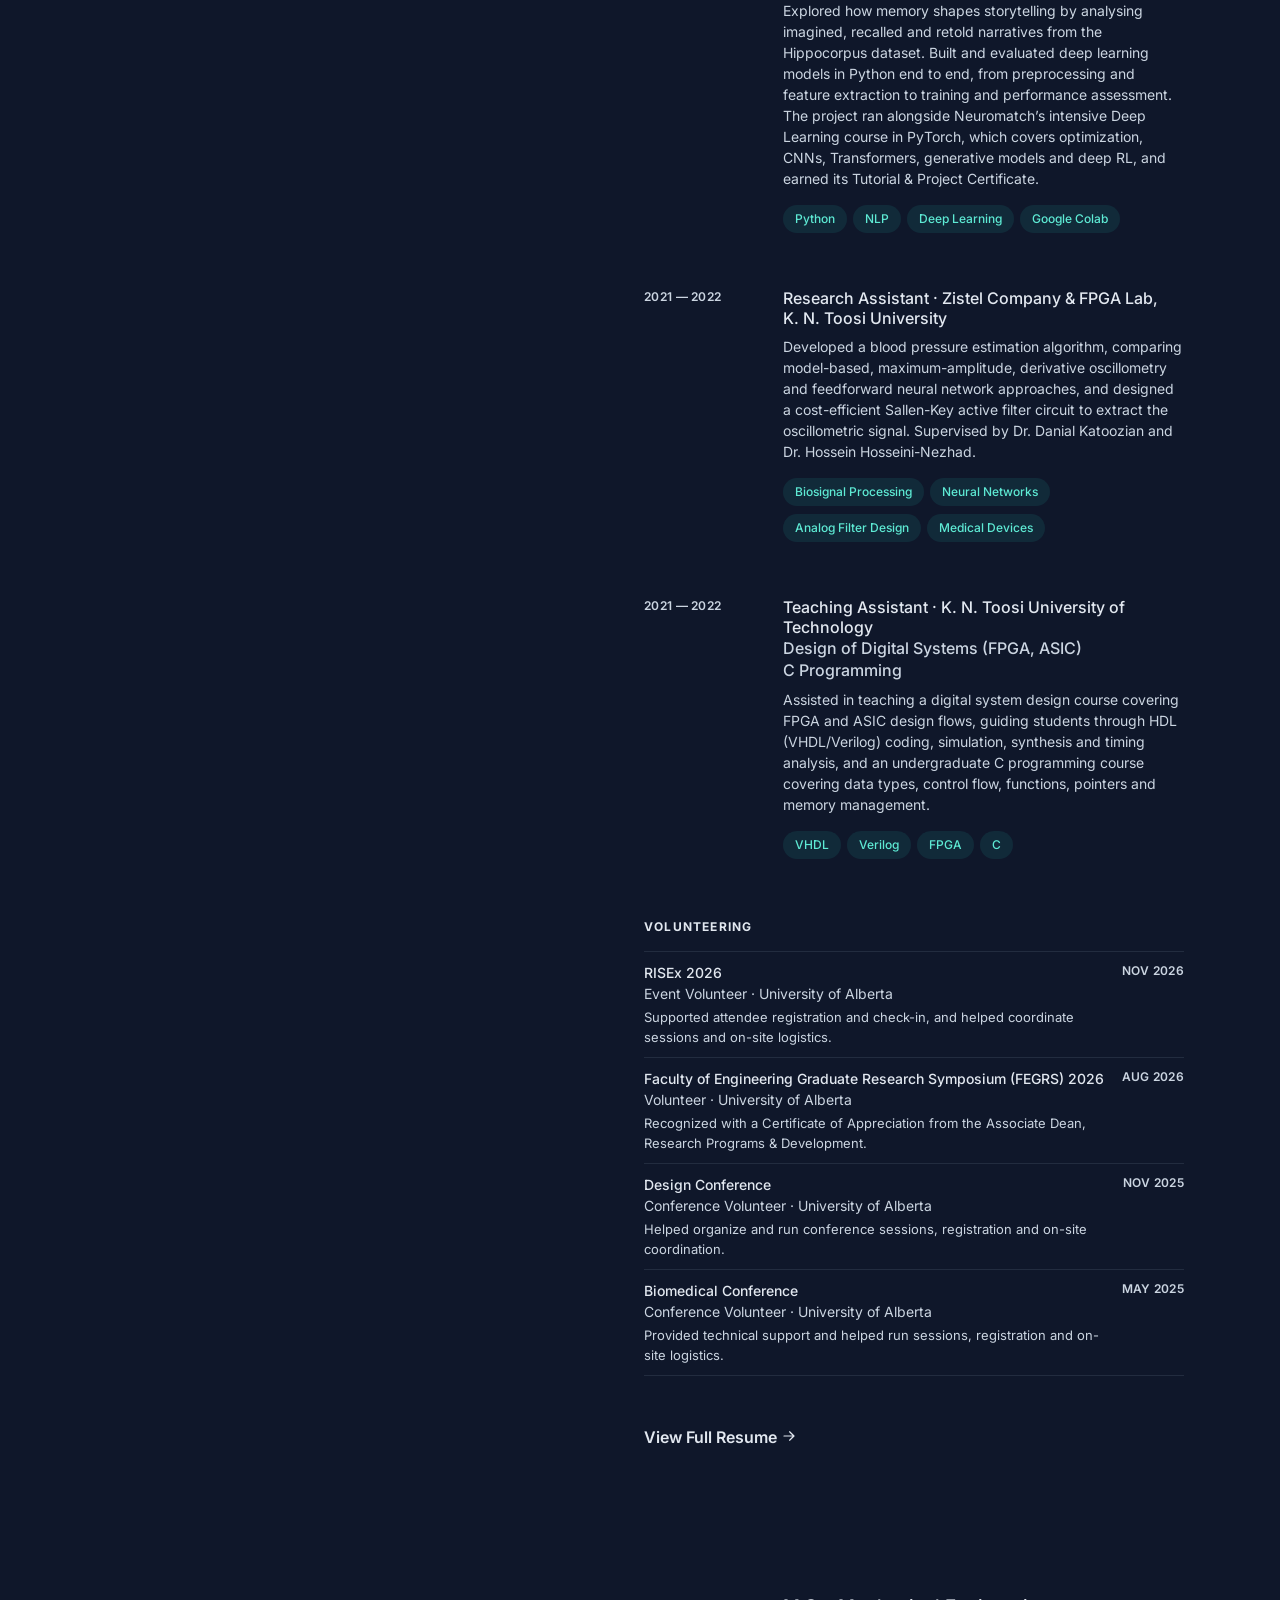
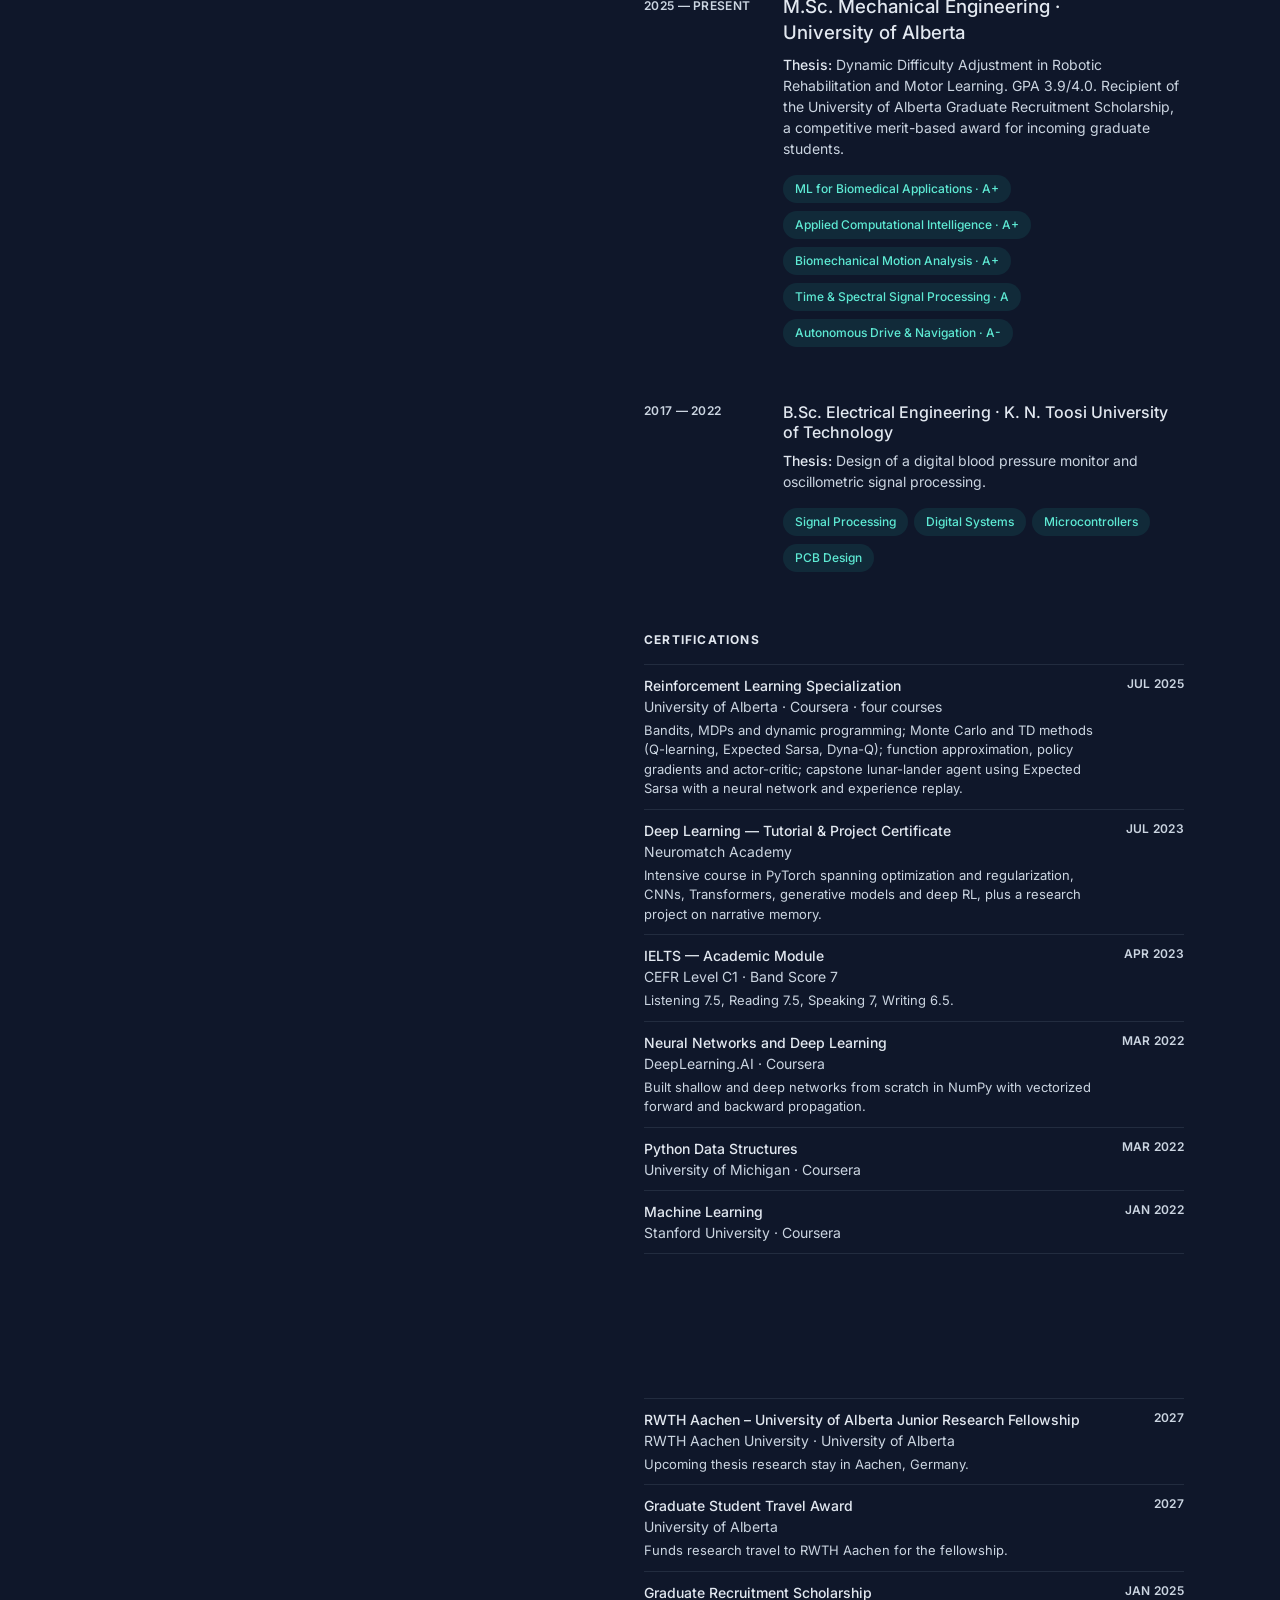
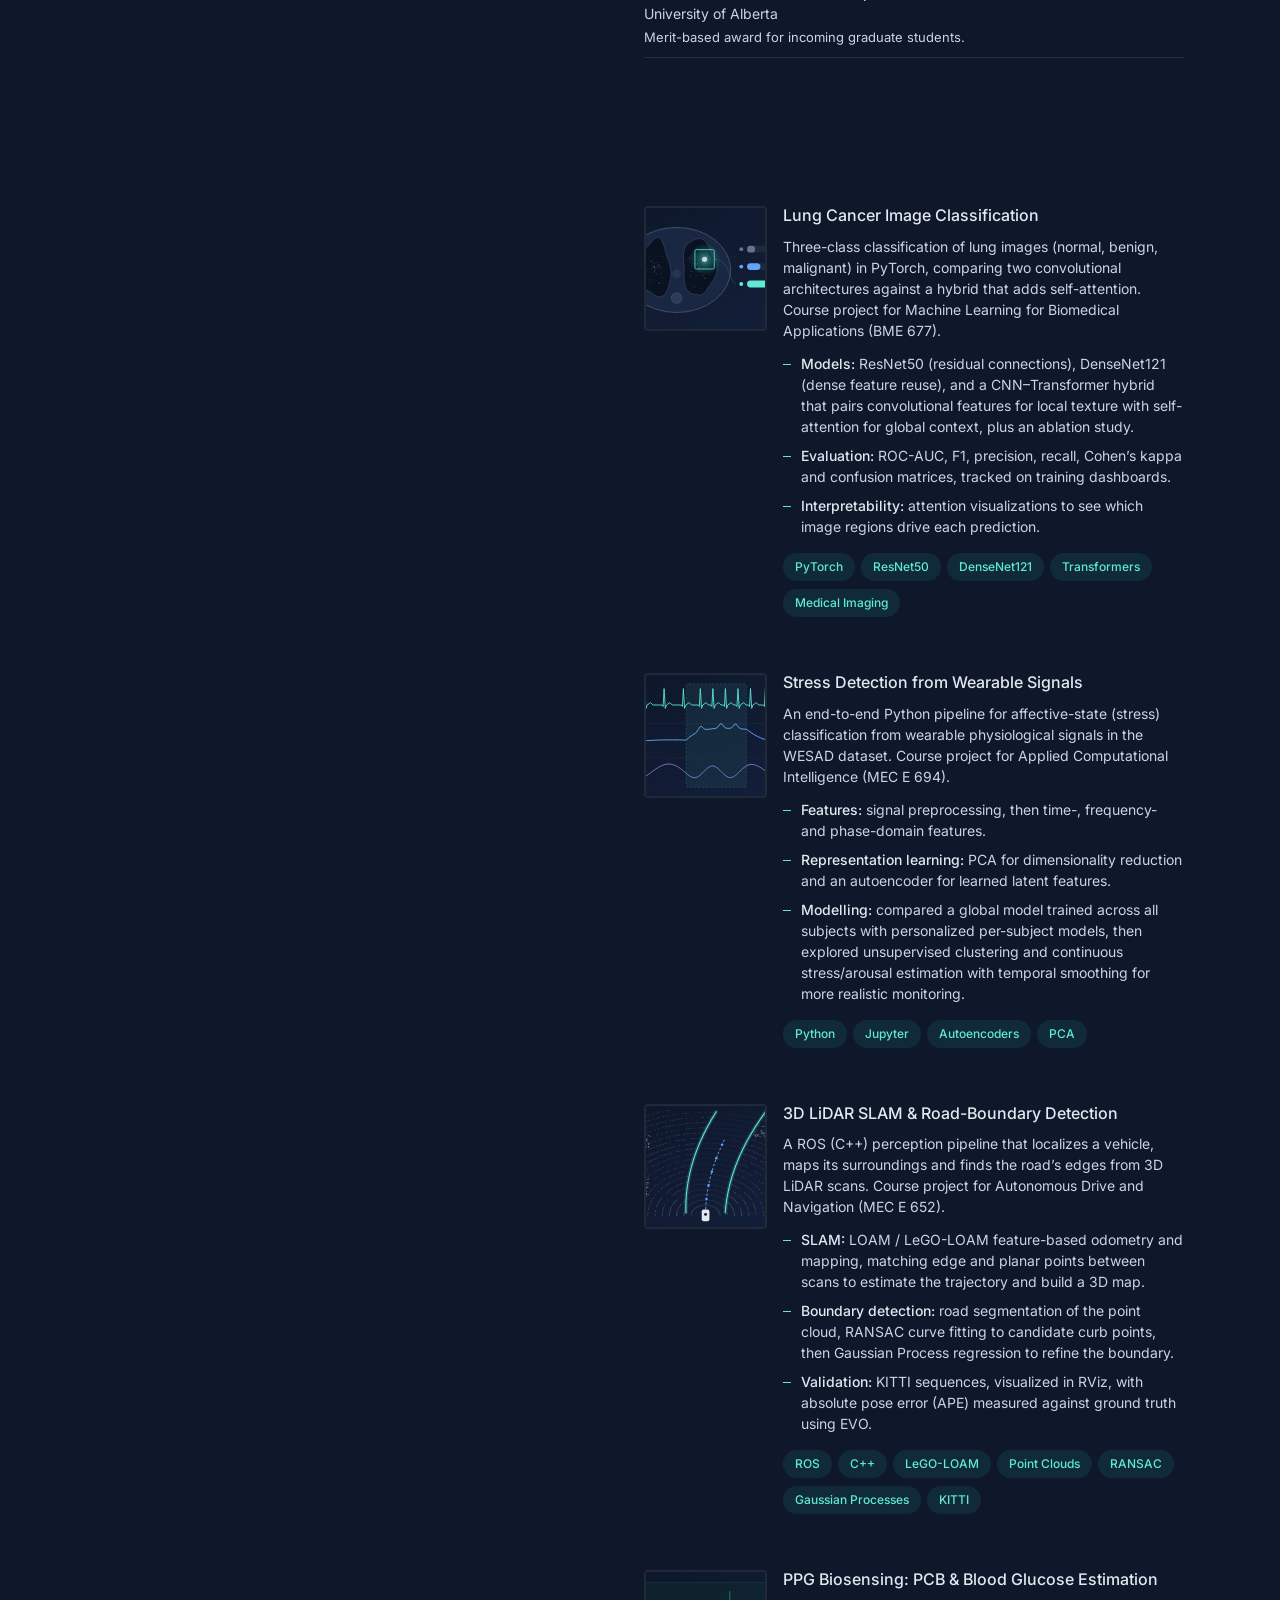
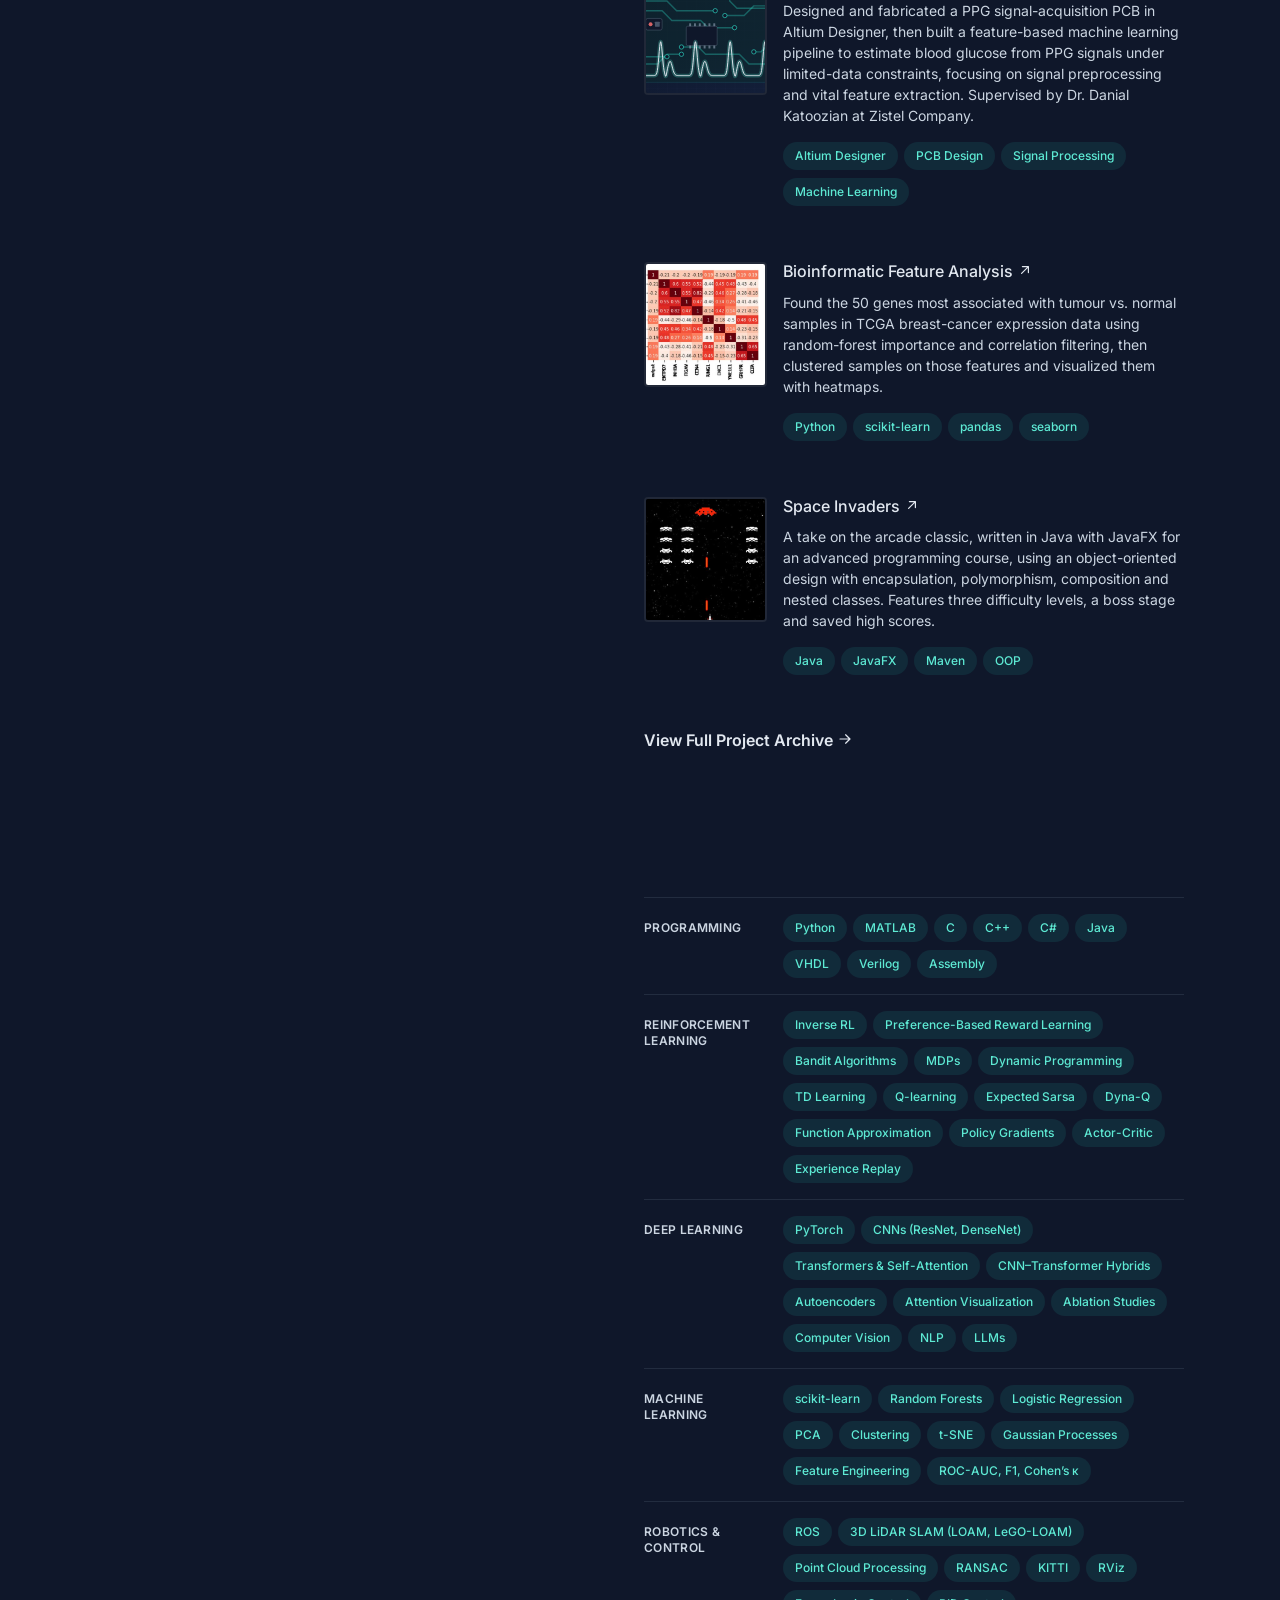
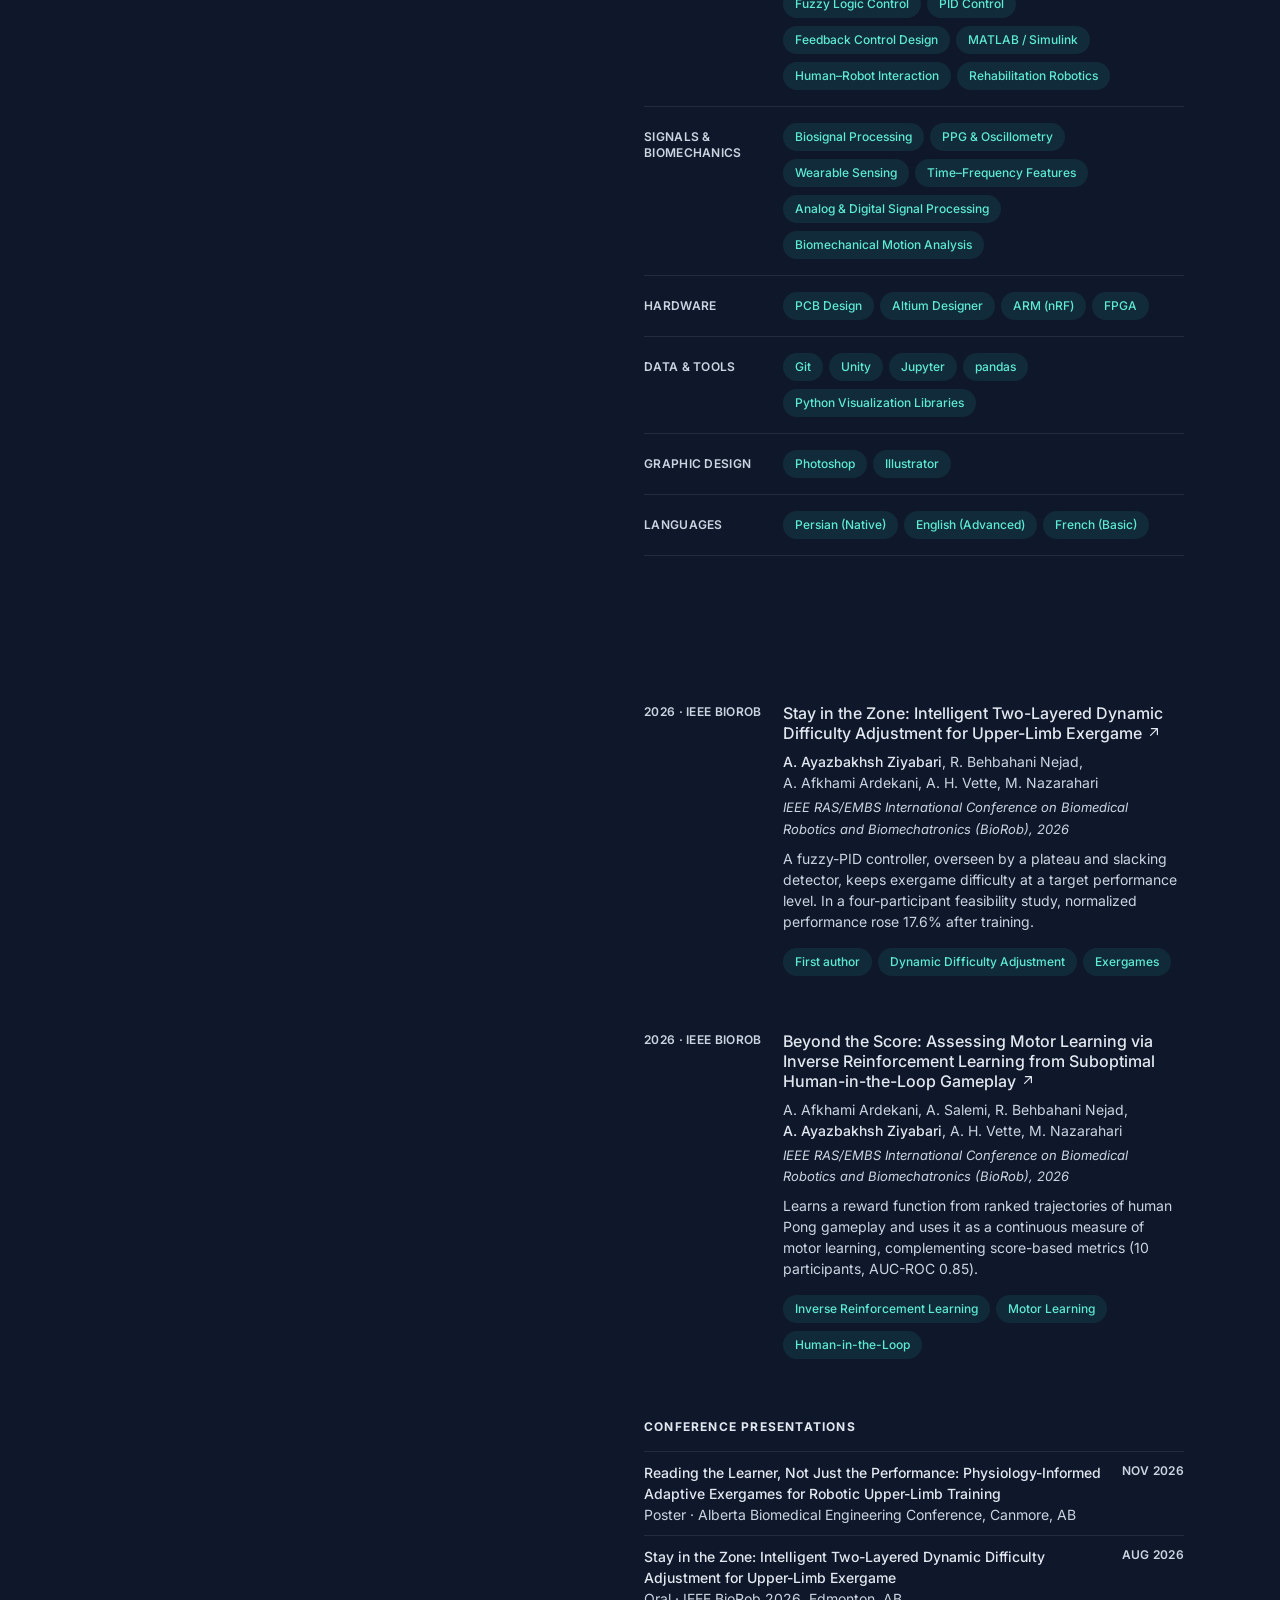
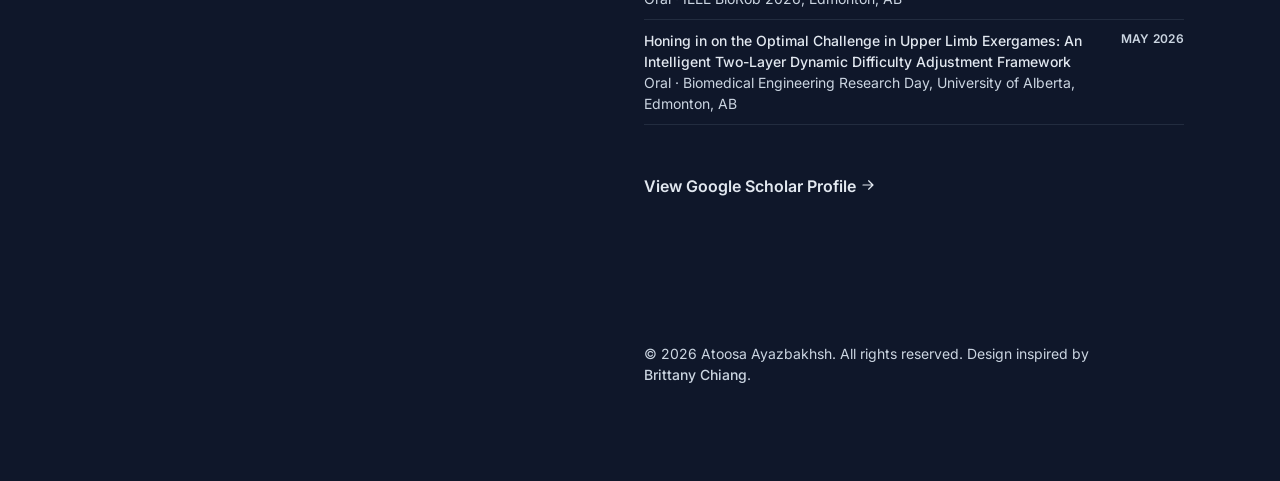
==== commit 90633a39: "applied newest changes and added photos" ====
--- a/index.html
+++ b/index.html
@@ -4,13 +4,13 @@
   <meta charset="utf-8">
   <meta name="viewport" content="width=device-width, initial-scale=1">
   <title>Atoosa Ayazbakhsh Ziyabari</title>
-  <meta name="description" content="Atoosa Ayazbakhsh Ziyabari is an M.Sc. researcher in Mechanical Engineering at the University of Alberta, building adaptive robotic rehabilitation systems with adaptive control, inverse reinforcement learning and deep learning.">
+  <meta name="description" content="Atoosa Ayazbakhsh Ziyabari is an M.Sc. researcher in Mechanical Engineering at the University of Alberta, focused on AI for human-in-the-loop robotics: adaptive robotic rehabilitation built with control, inverse reinforcement learning and deep learning.">
   <meta name="author" content="Atoosa Ayazbakhsh Ziyabari">
   <meta name="theme-color" content="#0f172a">
   <link rel="canonical" href="https://atoosaz.github.io/">
   <meta property="og:type" content="website">
   <meta property="og:title" content="Atoosa Ayazbakhsh Ziyabari">
-  <meta property="og:description" content="Robotics &amp; AI researcher at the University of Alberta, building adaptive robotic rehabilitation systems.">
+  <meta property="og:description" content="Robotics &amp; AI researcher at the University of Alberta, focused on AI for human-in-the-loop robotics and adaptive robotic rehabilitation.">
   <meta property="og:url" content="https://atoosaz.github.io/">
   <meta property="og:image" content="https://atoosaz.github.io/assets/img/og.jpg">
   <meta name="twitter:card" content="summary_large_image">
@@ -87,26 +87,20 @@
           <p>
             I’m a Master’s student in Mechanical Engineering at the
             <a class="link-strong" href="https://www.ualberta.ca/" target="_blank" rel="noreferrer noopener">University of Alberta</a>,
-            working where robotics, machine learning and human motor learning meet. In the IDEA Lab, I design control strategies and data-driven algorithms that adapt
-            robotic rehabilitation to each person in real time, keeping therapy challenging enough to drive learning, without
-            becoming discouraging.
+            focused on AI for human-in-the-loop robotics, where robotics, machine learning and human motor learning meet.
+            In the IDEA Lab, I design control strategies and data-driven algorithms that adapt robotic rehabilitation to
+            each person in real time, keeping therapy challenging enough to drive learning, without becoming discouraging.
           </p>
           <p>
             My path here started in electrical engineering at K.&nbsp;N.&nbsp;Toosi University of Technology, where I designed a digital
             blood pressure monitor and worked on oscillometric and PPG signal processing, from active filter circuits and PCBs
-            to estimation algorithms. Alongside my studies, I spent seven years as an IT manager looking after a company’s
-            systems, network and website.
+            to estimation algorithms.
           </p>
           <p>
-            My research sits on two questions. How should a robot adjust a task’s difficulty as a person learns? And
-            how can we tell, beyond a game score, that they are actually learning? I’ve approached the first with
-            adaptive control, a fuzzy-PID difficulty controller overseen by a plateau detector, and the second with
-            preference-based inverse reinforcement learning. Both lines of work were published at IEEE BioRob 2026.
-          </p>
-          <p>
-            Alongside that, I build deep learning models for medical images and physiological signals (CNNs,
+            Alongside my thesis, I build deep learning models for medical images and physiological signals (CNNs,
             Transformers, autoencoders) and robot perception pipelines such as 3D LiDAR SLAM in ROS. I also teach:
-            this term I’m a teaching assistant and lecturer for Applied Computational Intelligence for Engineers.
+            this term I’m a teaching assistant for Applied Computational Intelligence for Engineers, where I led and
+            lectured a full class session.
           </p>
           <p>
             Outside the lab, I volunteer at research and engineering conferences on campus. I speak Persian and English,
@@ -118,6 +112,49 @@
               <span><span class="u">More About Me &amp; My </span><span class="nowrap"><span class="u">Hobbies</span><svg class="arrow" viewBox="0 0 20 20" fill="currentColor" aria-hidden="true"><path fill-rule="evenodd" d="M3 10a.75.75 0 0 1 .75-.75h10.638L10.23 5.29a.75.75 0 1 1 1.04-1.08l5.5 5.25a.75.75 0 0 1 0 1.08l-5.5 5.25a.75.75 0 1 1-1.04-1.08l4.158-3.96H3.75A.75.75 0 0 1 3 10Z" clip-rule="evenodd"/></svg></span></span>
             </a>
           </div>
+        </section>
+
+        <!-- Research -->
+        <section id="research" class="section research" aria-label="Research">
+          <div class="section-head"><h2>Research</h2></div>
+          <p>
+            My thesis asks two questions. How should a rehabilitation robot adjust a task’s difficulty as a person
+            learns? And how can we tell, beyond a game score, that they are actually learning?
+          </p>
+          <p>
+            For the first, I designed a two-layer difficulty controller for upper-limb exergames: a fuzzy
+            gain-scheduled PID loop that holds performance near a target, overseen by a supervisor that detects
+            plateaus and slacking. For the second, we learn a reward function from ranked human gameplay with
+            preference-based inverse reinforcement learning, and use it as a continuous measure of motor learning.
+            Both were published at <span class="hl">IEEE BioRob 2026</span>.
+          </p>
+
+          <div class="gallery">
+            <figure class="g-main">
+              <img src="assets/img/research/exergame-session.jpg" alt="Atoosa, seen from behind wearing a sensor cap, grips the handle of a Kinarm robot and steers a green ball along a curved path through a space-themed exergame on the monitor." width="1080" height="1440" loading="lazy">
+              <figcaption>Mid-trial</figcaption>
+            </figure>
+            <figure>
+              <img src="assets/img/research/sensor-setup.jpg" alt="Front view of Atoosa wearing eye-tracking glasses and a sensor cap, holding the robot handle and watching the screen." width="720" height="960" loading="lazy">
+              <figcaption>Sensors on</figcaption>
+            </figure>
+            <figure>
+              <img src="assets/img/research/trial-complete.jpg" alt="Atoosa at the Kinarm robot between trials, with a sensor on the left wrist and a “Trial complete” message on the monitor." width="720" height="960" loading="lazy">
+              <figcaption>Trial complete</figcaption>
+            </figure>
+          </div>
+
+          <p>
+            My latest work reads the learner, not just the performance. In the photos above, I’m in the
+            participant’s seat for robot-assisted training: steering an exergame with the handle of a Kinarm robot
+            while eye-tracking glasses record gaze and head- and hand-worn sensors record physiological signals, so
+            difficulty can respond to how a person is coping as well as how they score. This physiology-informed
+            approach is the subject of my poster at the Alberta Biomedical Engineering Conference (Canmore, November 2026).
+          </p>
+          <p>
+            Next, in 2027, I’ll take this research to <span class="hl">RWTH Aachen University</span> in Germany for a
+            thesis research stay, supported by the RWTH Aachen – University of Alberta Junior Research Fellowship.
+          </p>
         </section>
 
         <!-- Experience -->
@@ -178,10 +215,11 @@
                   <div class="sub-role">MEC E 694 — Applied Computational Intelligence</div>
                   <div class="sub-role">MEC E 420 — Feedback Control Design</div>
                   <p class="card-text">
-                    Leading and lecturing a three-hour class session, holding office hours and marking assignments for
-                    Applied Computational Intelligence for Engineers. Previously the lab instructor for an undergraduate
-                    feedback control course, guiding students through MATLAB/Simulink modelling
-                    and controller design.
+                    For Applied Computational Intelligence for Engineers (since Sep 2026), I led and lectured a full
+                    three-hour class session, and I hold office hours and mark assignments. Before that (Jan – Apr 2026), I was
+                    the lab instructor for an undergraduate feedback control course, leading weekly lab sessions on the
+                    design and analysis of dynamic control systems and guiding students through MATLAB/Simulink
+                    modelling and controller design.
                   </p>
                   <ul class="pills" aria-label="Topics">
                     <li><div class="pill">Computational Intelligence</div></li>
@@ -254,9 +292,10 @@
                   <div class="sub-role">Design of Digital Systems (FPGA, ASIC)</div>
                   <div class="sub-role">C Programming</div>
                   <p class="card-text">
-                    Supported lab sessions and graded projects for a digital systems course covering FPGA and ASIC design
-                    flows (HDL coding, simulation, synthesis and timing analysis), and taught core C concepts such as
-                    pointers and memory management to undergraduates.
+                    Assisted in teaching a digital system design course covering FPGA and ASIC design flows, guiding
+                    students through HDL (VHDL/Verilog) coding, simulation, synthesis and timing analysis, and an
+                    undergraduate C programming course covering data types, control flow, functions, pointers and
+                    memory management.
                   </p>
                   <ul class="pills" aria-label="Technologies used">
                     <li><div class="pill">VHDL</div></li>
@@ -268,28 +307,15 @@
               </div>
             </li>
 
-            <li>
-              <div class="card">
-                <div class="card-bg"></div>
-                <header class="card-meta" aria-label="September 2017 to November 2024">2017 — 2024</header>
-                <div class="card-body">
-                  <h3 class="card-title">
-                    <span class="plain">IT Manager · ATP Co.</span>
-                  </h3>
-                  <p class="card-text">
-                    Oversaw the company’s IT infrastructure, including systems and network administration, website
-                    management and troubleshooting critical issues, and delivered the technical support that kept
-                    day-to-day operations running smoothly.
-                  </p>
-                  <ul class="pills" aria-label="Technologies used">
-                    <li><div class="pill">Windows Server</div></li>
-                    <li><div class="pill">Networking</div></li>
-                    <li><div class="pill">WordPress</div></li>
-                  </ul>
-                </div>
-              </div>
-            </li>
           </ol>
+
+          <h3 class="sub-heading">Volunteering</h3>
+          <ul class="certs">
+            <li><span class="c-name">RISEx 2026<span class="c-org">Event Volunteer · University of Alberta</span><span class="c-detail">Supported attendee registration and check-in, and helped coordinate sessions and on-site logistics.</span></span><span class="c-date">Nov 2026</span></li>
+            <li><span class="c-name">Faculty of Engineering Graduate Research Symposium (FEGRS) 2026<span class="c-org">Volunteer · University of Alberta</span><span class="c-detail">Recognized with a Certificate of Appreciation from the Associate Dean, Research Programs &amp; Development.</span></span><span class="c-date">Aug 2026</span></li>
+            <li><span class="c-name">Design Conference<span class="c-org">Conference Volunteer · University of Alberta</span><span class="c-detail">Helped organize and run conference sessions, registration and on-site coordination.</span></span><span class="c-date">Nov 2025</span></li>
+            <li><span class="c-name">Biomedical Conference<span class="c-org">Conference Volunteer · University of Alberta</span><span class="c-detail">Provided technical support and helped run sessions, registration and on-site logistics.</span></span><span class="c-date">May 2025</span></li>
+          </ul>
 
           <div class="more-wrap">
             <a class="more" href="assets/Atoosa_Ayazbakhsh_Ziyabari_Resume.pdf" target="_blank" rel="noreferrer noopener" aria-label="View Full Résumé (opens in a new tab)">
@@ -352,9 +378,10 @@
           <ul class="certs">
             <li><span class="c-name">Reinforcement Learning Specialization<span class="c-org">University of Alberta · Coursera · four courses</span><span class="c-detail">Bandits, MDPs and dynamic programming; Monte Carlo and TD methods (Q-learning, Expected Sarsa, Dyna-Q); function approximation, policy gradients and actor-critic; capstone lunar-lander agent using Expected Sarsa with a neural network and experience replay.</span></span><span class="c-date">Jul 2025</span></li>
             <li><span class="c-name">Deep Learning — Tutorial &amp; Project Certificate<span class="c-org">Neuromatch Academy</span><span class="c-detail">Intensive course in PyTorch spanning optimization and regularization, CNNs, Transformers, generative models and deep RL, plus a research project on narrative memory.</span></span><span class="c-date">Jul 2023</span></li>
-            <li><span class="c-name">Neural Networks and Deep Learning<span class="c-org">DeepLearning.AI · Coursera · Grade 95.62/100</span><span class="c-detail">Built shallow and deep networks from scratch in NumPy with vectorized forward and backward propagation.</span></span><span class="c-date">Mar 2022</span></li>
-            <li><span class="c-name">Python Data Structures<span class="c-org">University of Michigan · Coursera · Grade 93.6/100</span></span><span class="c-date">Mar 2022</span></li>
-            <li><span class="c-name">Machine Learning<span class="c-org">Stanford University · Coursera · Grade 93.21/100</span></span><span class="c-date">Jan 2022</span></li>
+            <li><span class="c-name">IELTS — Academic Module<span class="c-org">CEFR Level C1 · Band Score 7</span><span class="c-detail">Listening 7.5, Reading 7.5, Speaking 7, Writing 6.5.</span></span><span class="c-date">Apr 2023</span></li>
+            <li><span class="c-name">Neural Networks and Deep Learning<span class="c-org">DeepLearning.AI · Coursera</span><span class="c-detail">Built shallow and deep networks from scratch in NumPy with vectorized forward and backward propagation.</span></span><span class="c-date">Mar 2022</span></li>
+            <li><span class="c-name">Python Data Structures<span class="c-org">University of Michigan · Coursera</span></span><span class="c-date">Mar 2022</span></li>
+            <li><span class="c-name">Machine Learning<span class="c-org">Stanford University · Coursera</span></span><span class="c-date">Jan 2022</span></li>
           </ul>
         </section>
 
@@ -362,8 +389,8 @@
         <section id="awards" class="section" aria-label="Honours and awards">
           <div class="section-head"><h2>Honours &amp; Awards</h2></div>
           <ul class="certs">
-            <li><span class="c-name">RWTH Aachen – University of Alberta Junior Research Fellowship<span class="c-org">RWTH Aachen University · University of Alberta</span><span class="c-detail">Upcoming thesis research stay in Aachen, Germany.</span></span><span class="c-date">2026</span></li>
-            <li><span class="c-name">Graduate Student Travel Award<span class="c-org">University of Alberta</span><span class="c-detail">Funds research travel to RWTH Aachen for the fellowship.</span></span><span class="c-date">2026</span></li>
+            <li><span class="c-name">RWTH Aachen – University of Alberta Junior Research Fellowship<span class="c-org">RWTH Aachen University · University of Alberta</span><span class="c-detail">Upcoming thesis research stay in Aachen, Germany.</span></span><span class="c-date">2027</span></li>
+            <li><span class="c-name">Graduate Student Travel Award<span class="c-org">University of Alberta</span><span class="c-detail">Funds research travel to RWTH Aachen for the fellowship.</span></span><span class="c-date">2027</span></li>
             <li><span class="c-name">Graduate Recruitment Scholarship<span class="c-org">University of Alberta</span><span class="c-detail">Merit-based award for incoming graduate students.</span></span><span class="c-date">Jan 2025</span></li>
           </ul>
         </section>
@@ -472,7 +499,9 @@
                   <h3 class="card-title"><span class="plain">PPG Biosensing: PCB &amp; Blood Glucose Estimation</span></h3>
                   <p class="card-text">
                     Designed and fabricated a PPG signal-acquisition PCB in Altium Designer, then built a feature-based
-                    machine learning pipeline to estimate blood glucose from PPG signals under limited-data constraints.
+                    machine learning pipeline to estimate blood glucose from PPG signals under limited-data constraints,
+                    focusing on signal preprocessing and vital feature extraction. Supervised by Dr. Danial Katoozian at
+                    Zistel Company.
                   </p>
                   <ul class="pills" aria-label="Technologies used">
                     <li><div class="pill">Altium Designer</div></li>
@@ -669,21 +698,16 @@
                   <li><div class="pill">Unity</div></li>
                   <li><div class="pill">Jupyter</div></li>
                   <li><div class="pill">pandas</div></li>
-                  <li><div class="pill">Data Visualization</div></li>
-                  <li><div class="pill">Power BI</div></li>
-                  <li><div class="pill">Tableau</div></li>
-                </ul>
-              </dd>
-            </div>
-            <div>
-              <dt>Design &amp; IT</dt>
+                  <li><div class="pill">Python Visualization Libraries</div></li>
+                </ul>
+              </dd>
+            </div>
+            <div>
+              <dt>Graphic Design</dt>
               <dd>
                 <ul class="pills">
                   <li><div class="pill">Photoshop</div></li>
                   <li><div class="pill">Illustrator</div></li>
-                  <li><div class="pill">WordPress</div></li>
-                  <li><div class="pill">Windows Server</div></li>
-                  <li><div class="pill">Networking</div></li>
                 </ul>
               </dd>
             </div>
@@ -701,7 +725,7 @@
         </section>
 
         <!-- Publications -->
-        <section id="publications" class="section" aria-label="Publications">
+        <section id="publications" class="section" aria-label="Publications and presentations">
           <div class="section-head"><h2>Publications</h2></div>
           <ol class="card-list">
             <li>
@@ -757,6 +781,13 @@
               </div>
             </li>
           </ol>
+
+          <h3 class="sub-heading">Conference Presentations</h3>
+          <ul class="certs">
+            <li><span class="c-name">Reading the Learner, Not Just the Performance: Physiology-Informed Adaptive Exergames for Robotic Upper-Limb Training<span class="c-org">Poster · Alberta Biomedical Engineering Conference, Canmore, AB</span></span><span class="c-date">Nov 2026</span></li>
+            <li><span class="c-name">Stay in the Zone: Intelligent Two-Layered Dynamic Difficulty Adjustment for Upper-Limb Exergame<span class="c-org">Oral · IEEE BioRob 2026, Edmonton, AB</span></span><span class="c-date">Aug 2026</span></li>
+            <li><span class="c-name">Honing in on the Optimal Challenge in Upper Limb Exergames: An Intelligent Two-Layer Dynamic Difficulty Adjustment Framework<span class="c-org">Oral · Biomedical Engineering Research Day, University of Alberta, Edmonton, AB</span></span><span class="c-date">May 2026</span></li>
+          </ul>
 
           <div class="more-wrap">
             <a class="more" href="https://scholar.google.ca/citations?user=gC0g_YEAAAAJ&amp;hl=en" target="_blank" rel="noreferrer noopener" aria-label="View Google Scholar profile (opens in a new tab)">
--- a/assets/css/style.css
+++ b/assets/css/style.css
@@ -228,6 +228,41 @@
 .link-strong:hover, .link-strong:focus-visible { color: var(--accent); }
 .hl { font-weight: 500; color: var(--bright); }
 
+/* Research: text + photo mosaic */
+.research p { margin-bottom: 1rem; text-align: justify; hyphens: auto; }
+
+.gallery {
+  display: grid; grid-template-columns: repeat(2, minmax(0, 1fr)); gap: 0.75rem;
+  margin: 2rem 0;
+}
+/* ≥640px: one large photo on the left, two stacked on the right */
+@media (min-width: 640px) {
+  .gallery { grid-template-columns: minmax(0, 2fr) minmax(0, 1fr); max-width: 36rem; }
+}
+.gallery figure {
+  position: relative; margin: 0; overflow: hidden;
+  border-radius: 0.5rem; border: 2px solid var(--border-soft);
+  background: var(--thumb-bg);
+  transition: border-color 0.15s;
+}
+.gallery figure:hover { border-color: var(--border-hover); }
+.gallery img { width: 100%; height: auto; aspect-ratio: 3 / 4; object-fit: cover; }
+/* The large photo fills whatever height the two stacked photos set */
+.gallery .g-main { grid-column: span 2; aspect-ratio: 4 / 5; }
+.gallery .g-main img { position: absolute; inset: 0; height: 100%; aspect-ratio: auto; object-position: 50% 30%; }
+@media (min-width: 640px) {
+  .gallery .g-main { grid-column: auto; grid-row: span 2; aspect-ratio: auto; }
+}
+.gallery figcaption {
+  position: absolute; left: 0.5rem; bottom: 0.5rem; max-width: calc(100% - 1rem);
+  padding: 0.125rem 0.5rem; border-radius: 9999px;
+  background: rgba(15, 23, 42, 0.75); color: #e2e8f0;
+  -webkit-backdrop-filter: blur(4px); backdrop-filter: blur(4px);
+  font-size: 0.6875rem; line-height: 1.25rem; font-weight: 600;
+  text-transform: uppercase; letter-spacing: 0.05em;
+  white-space: nowrap; overflow: hidden; text-overflow: ellipsis;
+}
+
 /* Lead-in paragraph above a section's cards */
 .section-intro { margin-bottom: 3rem; }
 
